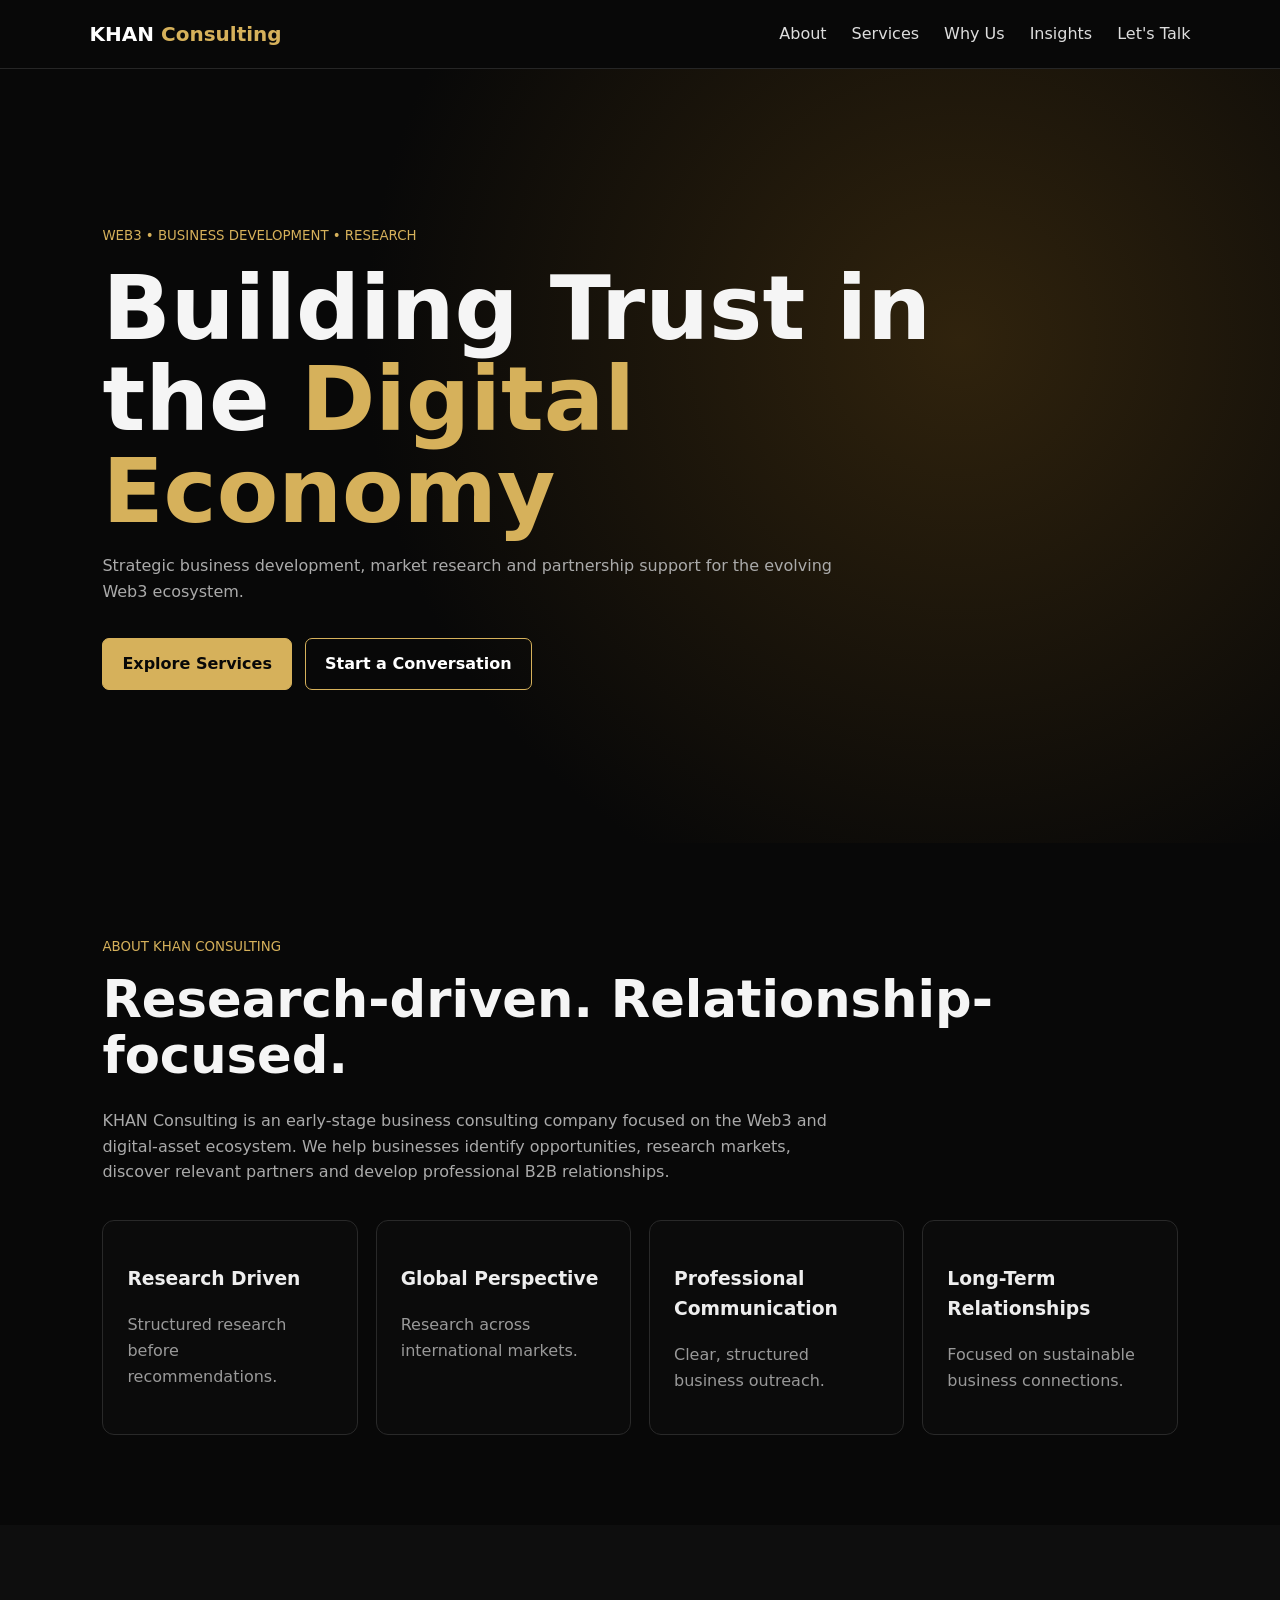
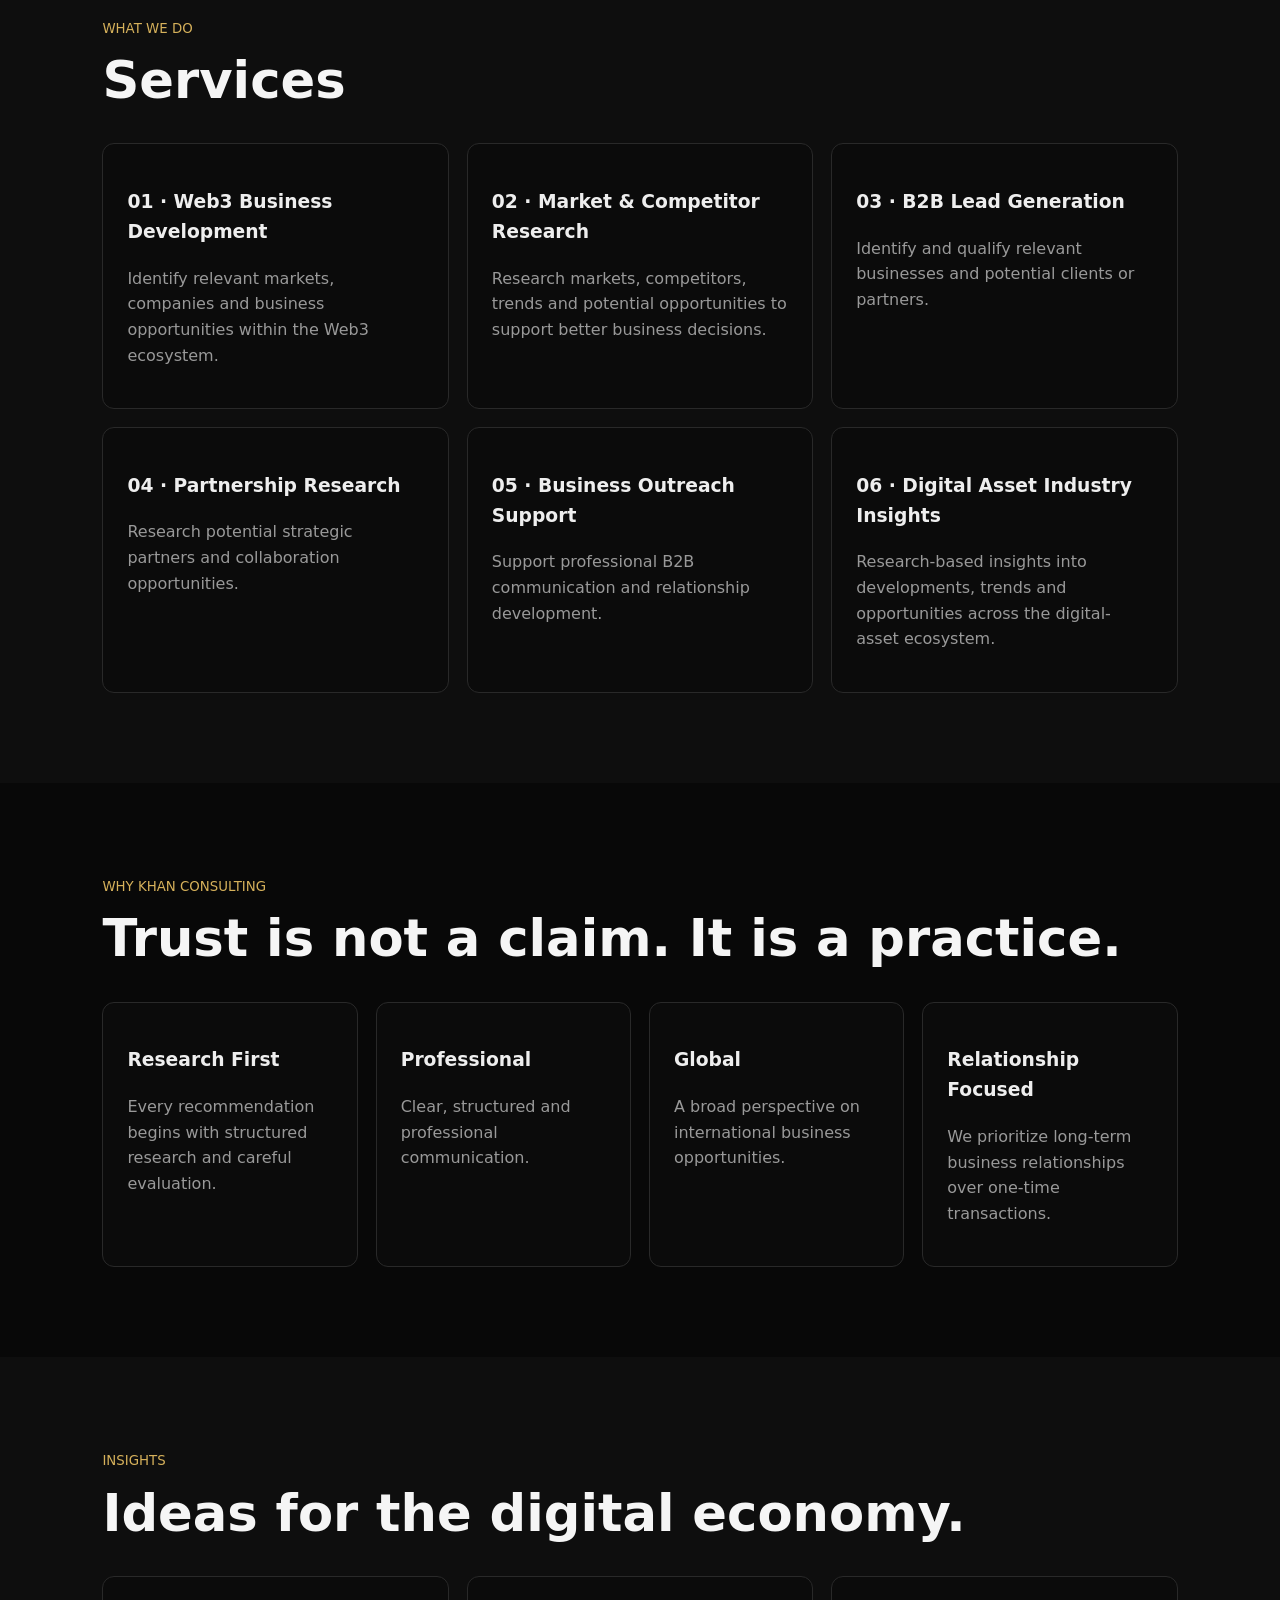
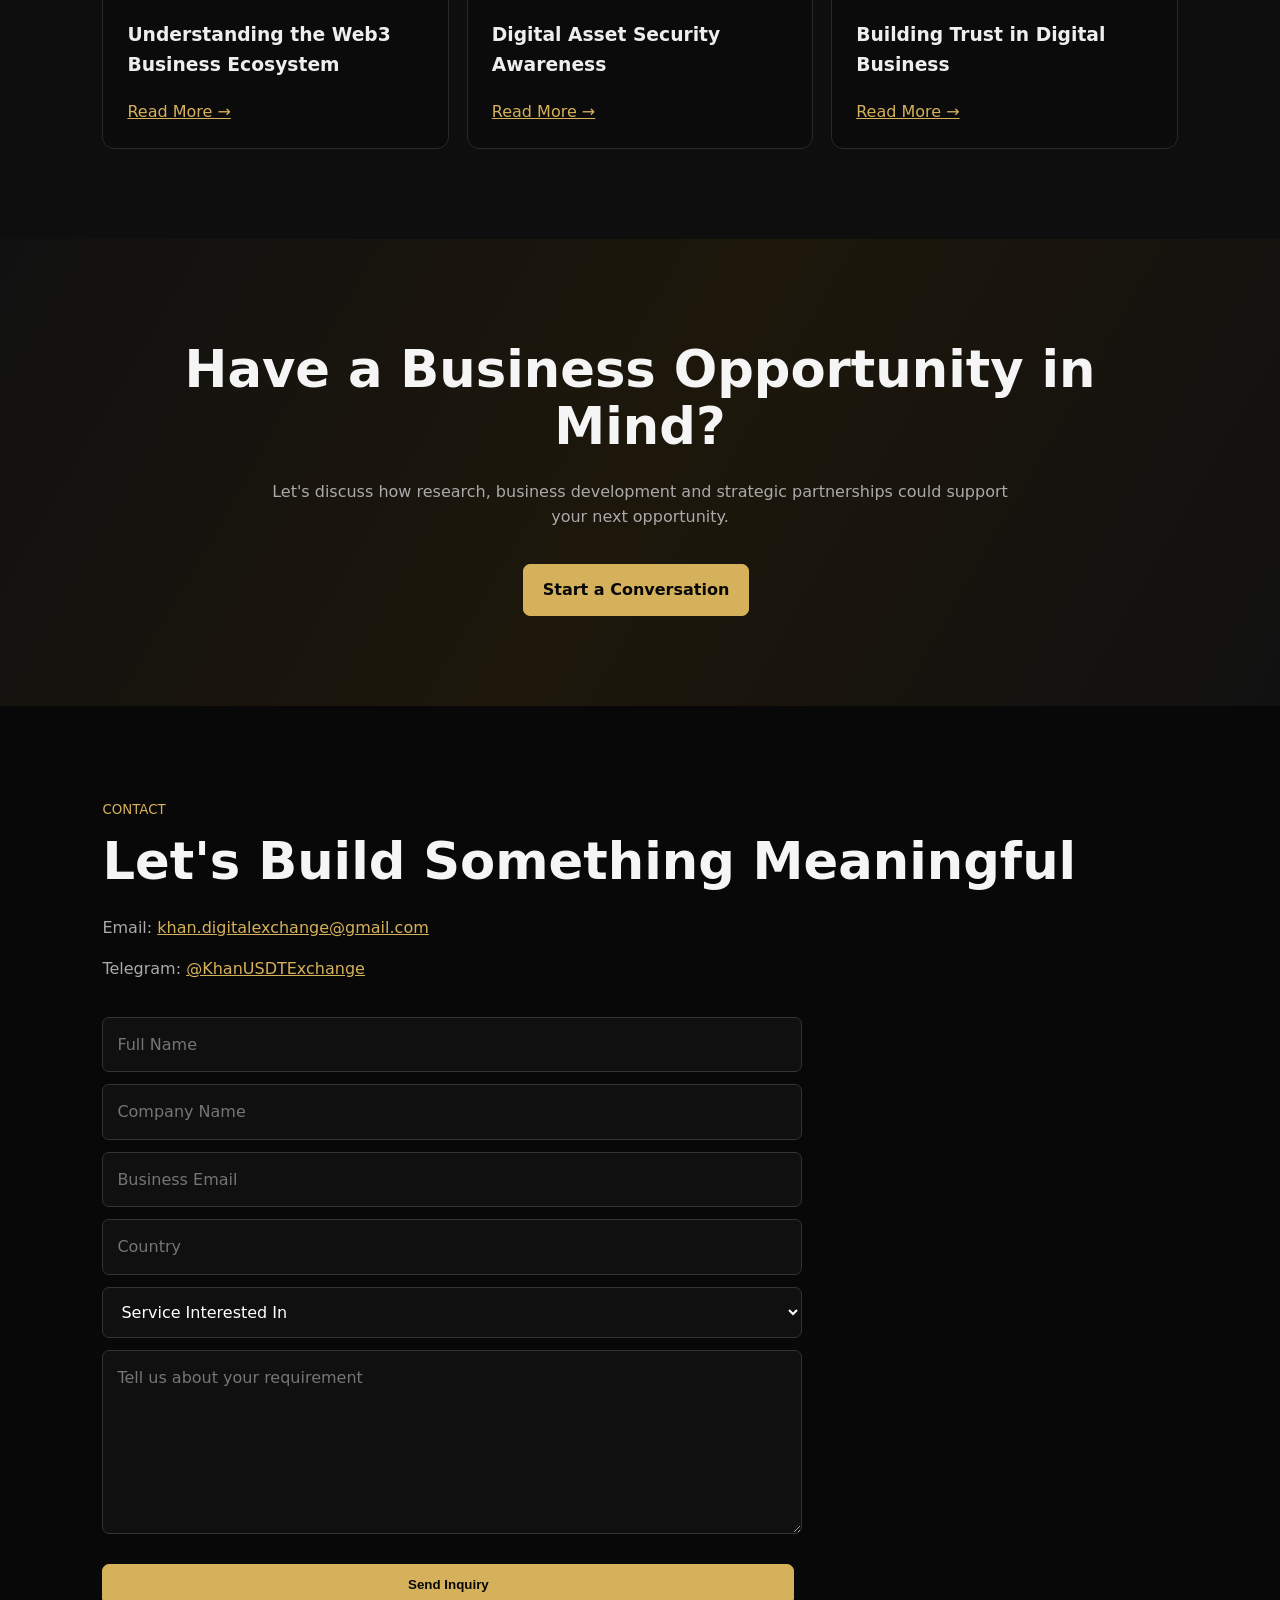
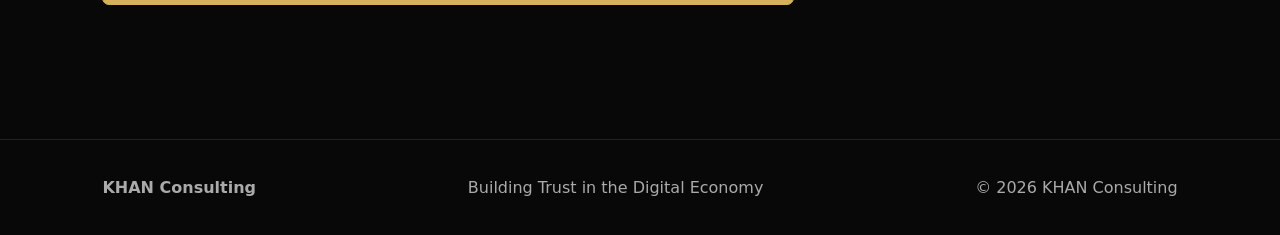
==== index.html @ 5dacf6b3 "Add files via upload KHAN Consulting website" ====
<!doctype html><html lang="en"><head><meta charset="utf-8"><meta name="viewport" content="width=device-width,initial-scale=1"><title>KHAN Consulting | Web3 Business Advisory & Market Research</title><meta name="description" content="KHAN Consulting provides strategic business development, market research, lead generation and partnership research for businesses in the evolving Web3 and digital economy."><meta name="robots" content="index,follow"><meta property="og:title" content="KHAN Consulting | Web3 Business Advisory"><meta property="og:description" content="Strategic business development, market research and partnership support for the evolving Web3 ecosystem."><meta property="og:type" content="website"><link rel="stylesheet" href="styles.css"></head><body>
<header><a class="logo" href="#home">KHAN <span>Consulting</span></a><button id="menu">☰</button><nav id="nav"><a href="#about">About</a><a href="#services">Services</a><a href="#why">Why Us</a><a href="#insights">Insights</a><a href="#contact">Let's Talk</a></nav></header>
<main>
<section id="home" class="hero"><div><small>WEB3 • BUSINESS DEVELOPMENT • RESEARCH</small><h1>Building Trust in the <b>Digital Economy</b></h1><p>Strategic business development, market research and partnership support for the evolving Web3 ecosystem.</p><a class="btn" href="#services">Explore Services</a> <a class="btn outline" href="#contact">Start a Conversation</a></div></section>
<section id="about"><small>ABOUT KHAN CONSULTING</small><h2>Research-driven. Relationship-focused.</h2><p>KHAN Consulting is an early-stage business consulting company focused on the Web3 and digital-asset ecosystem. We help businesses identify opportunities, research markets, discover relevant partners and develop professional B2B relationships.</p><div class="grid four"><article><h3>Research Driven</h3><p>Structured research before recommendations.</p></article><article><h3>Global Perspective</h3><p>Research across international markets.</p></article><article><h3>Professional Communication</h3><p>Clear, structured business outreach.</p></article><article><h3>Long-Term Relationships</h3><p>Focused on sustainable business connections.</p></article></div></section>
<section id="services" class="dark"><small>WHAT WE DO</small><h2>Services</h2><div class="grid three"><article><h3>01 · Web3 Business Development</h3><p>Identify relevant markets, companies and business opportunities within the Web3 ecosystem.</p></article><article><h3>02 · Market & Competitor Research</h3><p>Research markets, competitors, trends and potential opportunities to support better business decisions.</p></article><article><h3>03 · B2B Lead Generation</h3><p>Identify and qualify relevant businesses and potential clients or partners.</p></article><article><h3>04 · Partnership Research</h3><p>Research potential strategic partners and collaboration opportunities.</p></article><article><h3>05 · Business Outreach Support</h3><p>Support professional B2B communication and relationship development.</p></article><article><h3>06 · Digital Asset Industry Insights</h3><p>Research-based insights into developments, trends and opportunities across the digital-asset ecosystem.</p></article></div></section>
<section id="why"><small>WHY KHAN CONSULTING</small><h2>Trust is not a claim. It is a practice.</h2><div class="grid four"><article><h3>Research First</h3><p>Every recommendation begins with structured research and careful evaluation.</p></article><article><h3>Professional</h3><p>Clear, structured and professional communication.</p></article><article><h3>Global</h3><p>A broad perspective on international business opportunities.</p></article><article><h3>Relationship Focused</h3><p>We prioritize long-term business relationships over one-time transactions.</p></article></div></section>
<section id="insights" class="dark"><small>INSIGHTS</small><h2>Ideas for the digital economy.</h2><div class="grid three"><article><h3>Understanding the Web3 Business Ecosystem</h3><a href="#contact">Read More →</a></article><article><h3>Digital Asset Security Awareness</h3><a href="#contact">Read More →</a></article><article><h3>Building Trust in Digital Business</h3><a href="#contact">Read More →</a></article></div></section>
<section class="cta"><h2>Have a Business Opportunity in Mind?</h2><p>Let's discuss how research, business development and strategic partnerships could support your next opportunity.</p><a class="btn" href="#contact">Start a Conversation</a></section>
<section id="contact"><small>CONTACT</small><h2>Let's Build Something Meaningful</h2><p>Email: <a href="mailto:khan.digitalexchange@gmail.com">khan.digitalexchange@gmail.com</a></p><p>Telegram: <a href="https://t.me/KhanUSDTExchange" target="_blank">@KhanUSDTExchange</a></p><form id="form"><input name="name" placeholder="Full Name" required><input name="company" placeholder="Company Name" required><input name="email" type="email" placeholder="Business Email" required><input name="country" placeholder="Country" required><select name="service" required><option value="">Service Interested In</option><option>Web3 Business Development</option><option>Market Research</option><option>Lead Generation</option><option>Partnership Research</option><option>Business Outreach</option><option>Digital Asset Industry Insights</option></select><textarea name="message" rows="6" placeholder="Tell us about your requirement" required></textarea><button class="btn" type="submit">Send Inquiry</button><p id="status"></p></form></section>
</main><footer><b>KHAN Consulting</b><span>Building Trust in the Digital Economy</span><span>© 2026 KHAN Consulting</span></footer><script src="script.js"></script></body></html>
---- styles.css ----
*{box-sizing:border-box}html{scroll-behavior:smooth}body{margin:0;background:#080808;color:#f5f5f5;font:16px/1.6 system-ui,sans-serif}header{position:sticky;top:0;z-index:5;display:flex;justify-content:space-between;align-items:center;padding:18px 7%;background:#090909ee;border-bottom:1px solid #262626;backdrop-filter:blur(12px)}.logo{color:#fff;text-decoration:none;font-weight:800;font-size:1.25rem}.logo span,small,a{color:#d6b15b}nav{display:flex;gap:25px}nav a{color:#ddd;text-decoration:none}#menu{display:none;background:none;color:white;border:0;font-size:25px}section{padding:90px 8%;scroll-margin-top:70px}.hero{min-height:86vh;display:flex;align-items:center;background:radial-gradient(circle at 75% 35%,#30230d,#080808 55%)}.hero>div{max-width:850px}h1{font-size:clamp(3rem,7vw,6rem);line-height:1.02;margin:15px 0}h1 b{color:#d6b15b}h2{font-size:clamp(2rem,4vw,3.5rem);line-height:1.1;margin:12px 0 25px}p{color:#aaa;max-width:760px}.btn{display:inline-block;margin:18px 8px 0 0;padding:12px 19px;border-radius:7px;background:#d6b15b;color:#080808;text-decoration:none;font-weight:750;border:1px solid #d6b15b;cursor:pointer}.outline{background:transparent;color:#fff}.dark{background:#0e0e0e}.grid{display:grid;gap:18px;margin-top:35px}.four{grid-template-columns:repeat(4,1fr)}.three{grid-template-columns:repeat(3,1fr)}article{padding:24px;border:1px solid #292929;border-radius:12px;background:#0b0b0b}article h3{color:#eee}article p{color:#999}form{max-width:700px;margin-top:35px;display:grid;gap:12px}input,select,textarea{padding:14px;background:#101010;color:#fff;border:1px solid #333;border-radius:7px;font:inherit}#status{color:#d6b15b}.cta{text-align:center;background:linear-gradient(120deg,#111,#1d170b,#111)}.cta p{margin-left:auto;margin-right:auto}footer{display:flex;gap:30px;justify-content:space-between;padding:35px 8%;border-top:1px solid #222;color:#aaa}@media(max-width:800px){header{padding:15px 5%}#menu{display:block}nav{display:none;position:absolute;top:65px;left:0;right:0;padding:20px;background:#0b0b0b;flex-direction:column}nav.open{display:flex}section{padding:70px 6%}.four,.three{grid-template-columns:1fr}.hero{min-height:80vh}h1{font-size:clamp(2.8rem,14vw,4.5rem)}footer{flex-direction:column;gap:8px}}
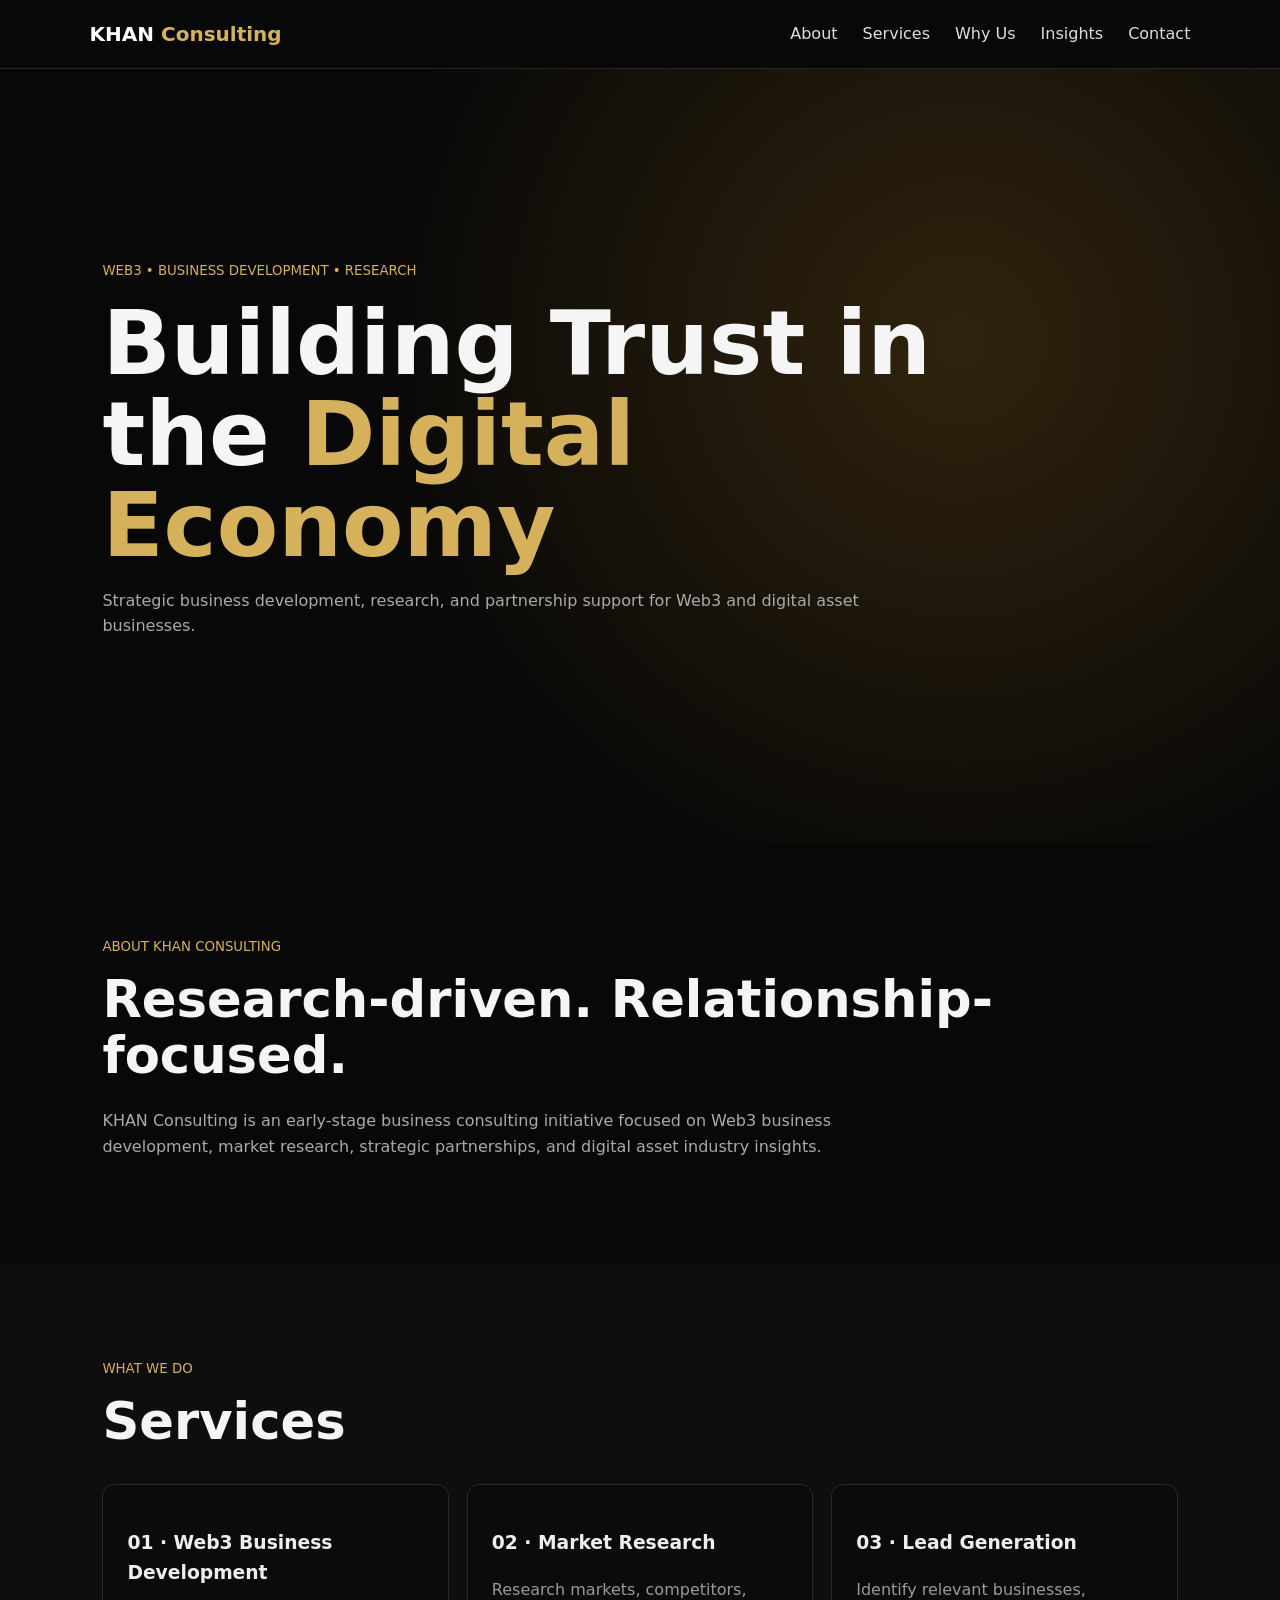
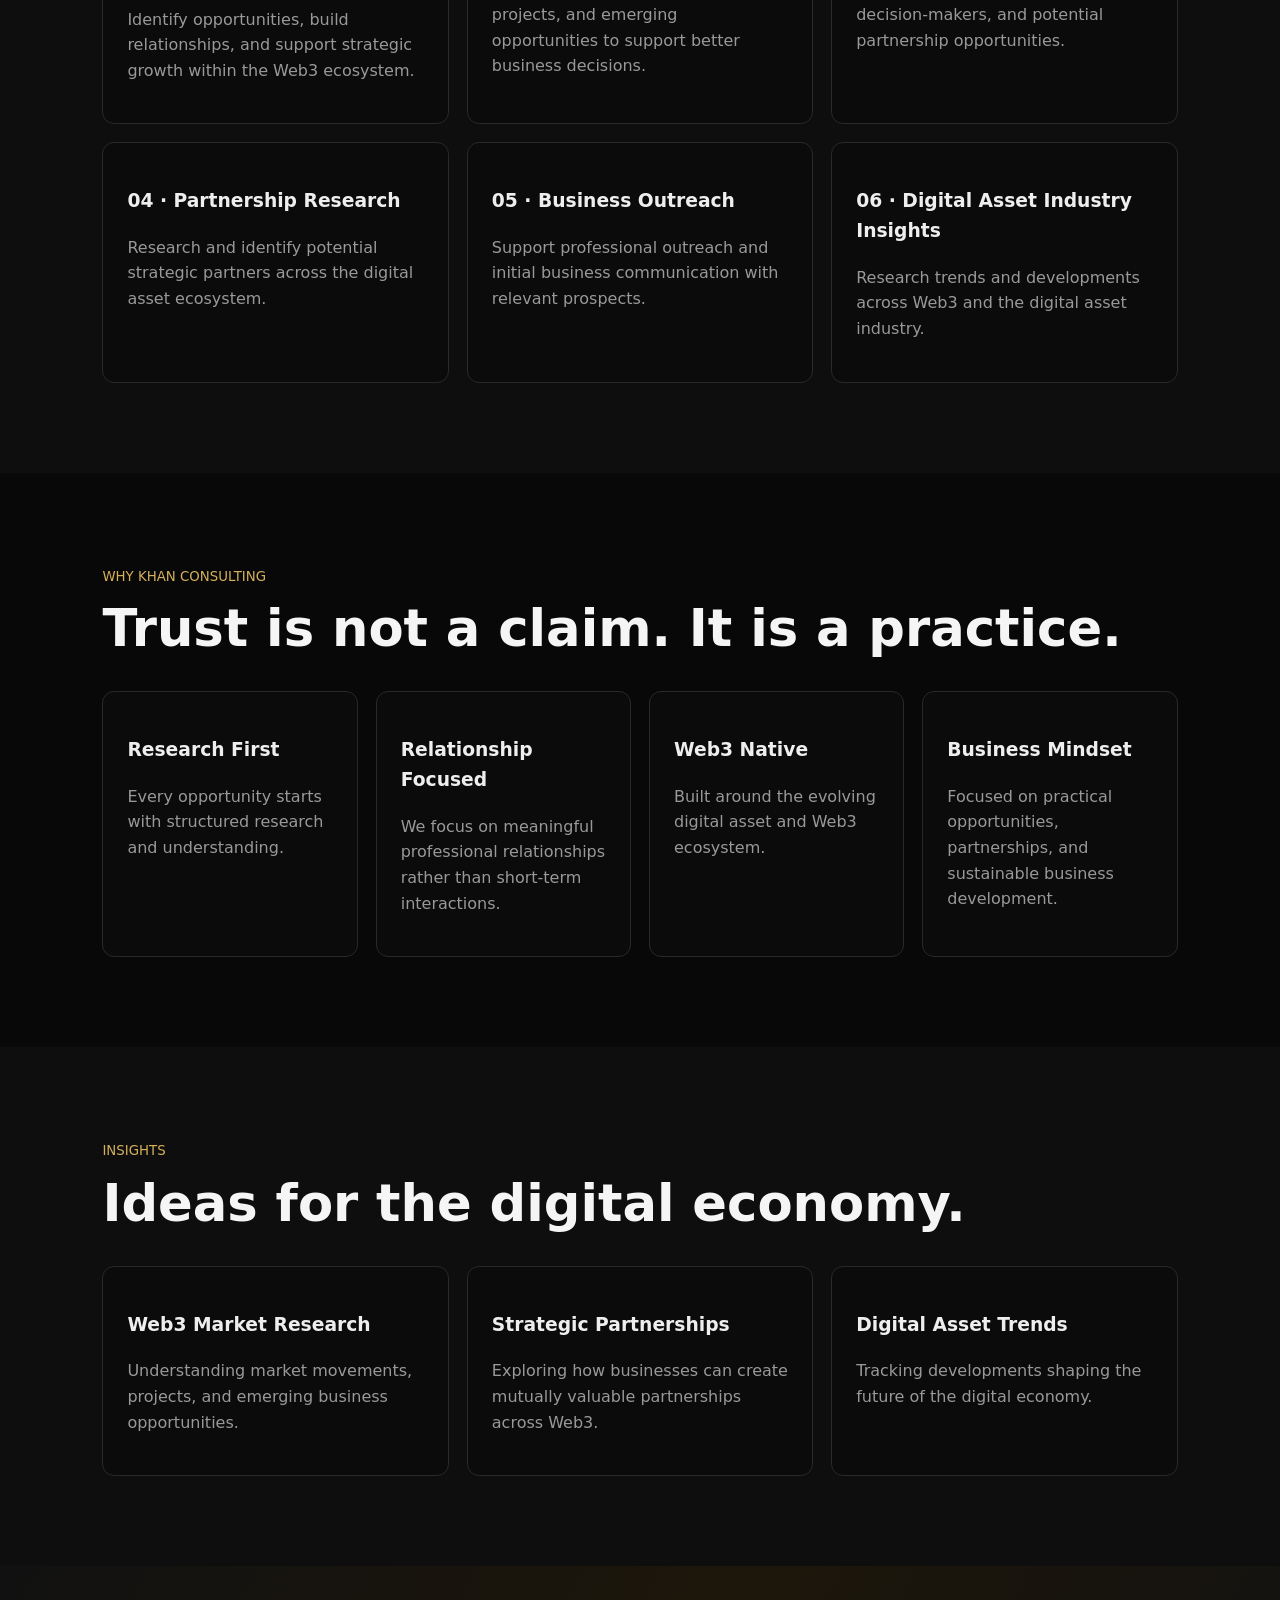
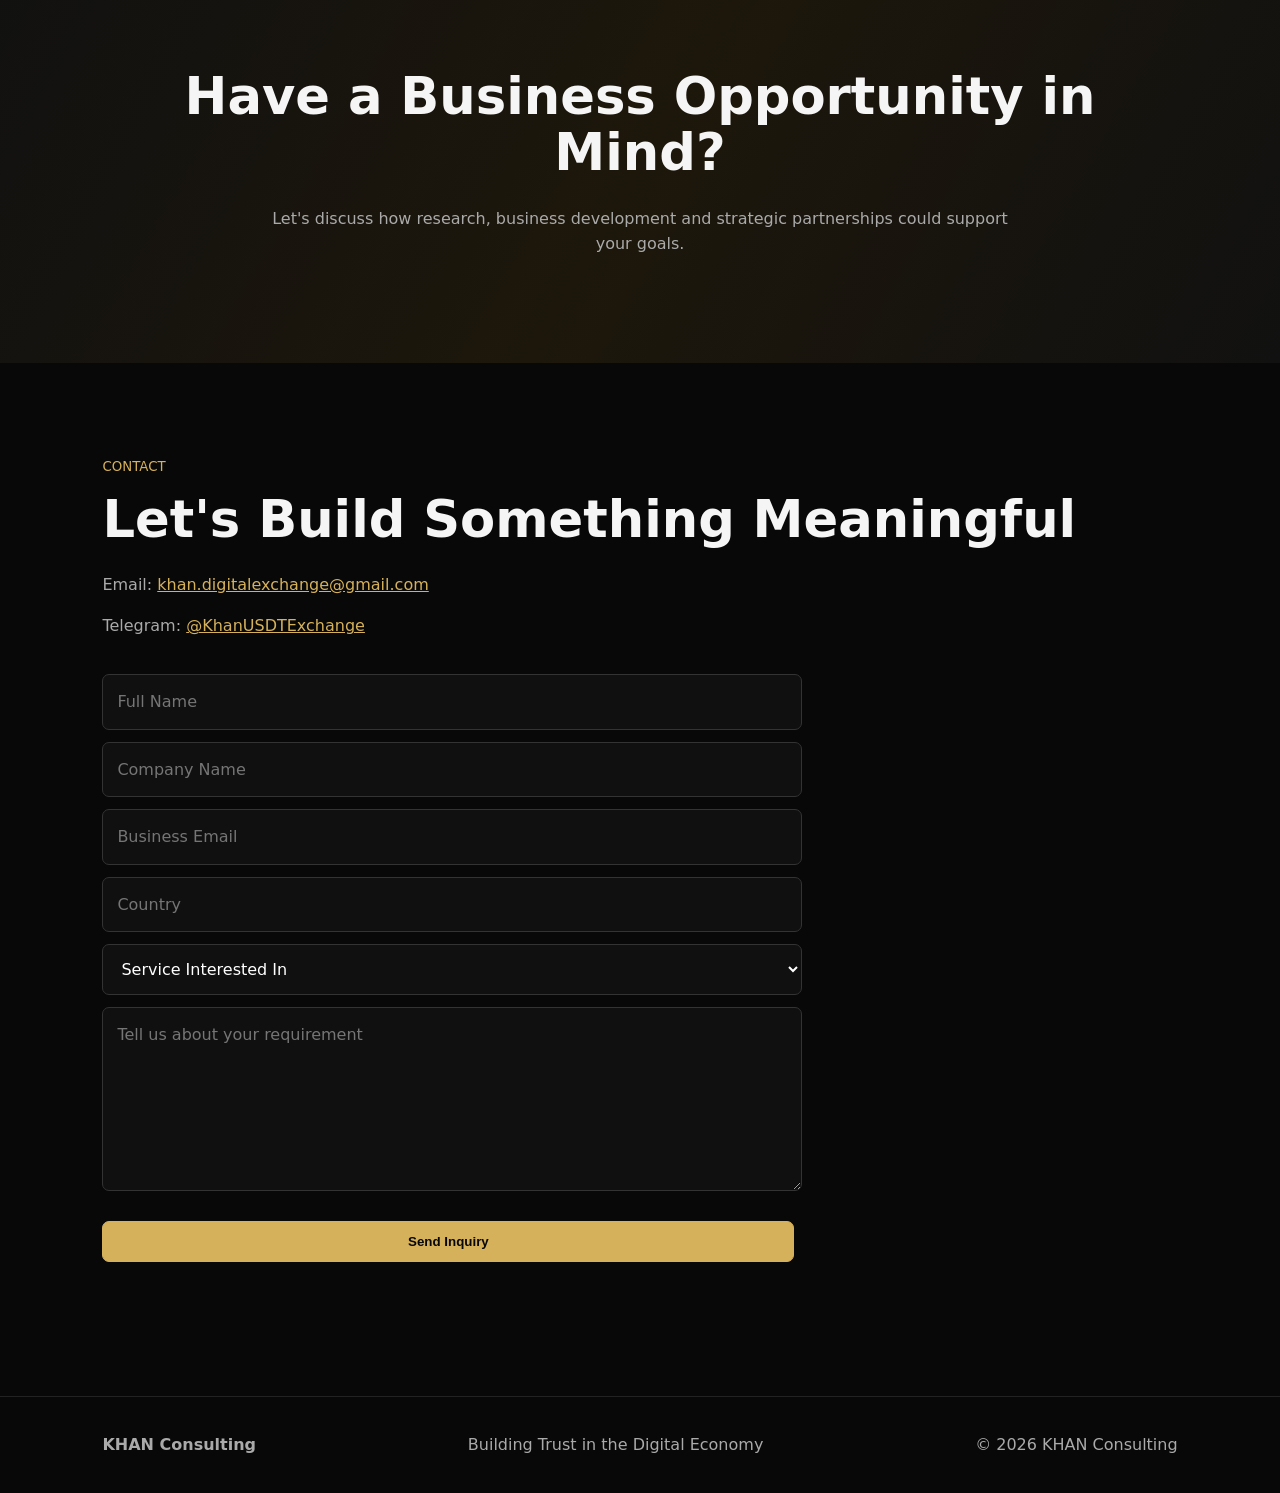
==== commit 4ef2596d: "Update website contact form" ====
--- a/index.html
+++ b/index.html
@@ -1,11 +1,298 @@
-<!doctype html><html lang="en"><head><meta charset="utf-8"><meta name="viewport" content="width=device-width,initial-scale=1"><title>KHAN Consulting | Web3 Business Advisory & Market Research</title><meta name="description" content="KHAN Consulting provides strategic business development, market research, lead generation and partnership research for businesses in the evolving Web3 and digital economy."><meta name="robots" content="index,follow"><meta property="og:title" content="KHAN Consulting | Web3 Business Advisory"><meta property="og:description" content="Strategic business development, market research and partnership support for the evolving Web3 ecosystem."><meta property="og:type" content="website"><link rel="stylesheet" href="styles.css"></head><body>
-<header><a class="logo" href="#home">KHAN <span>Consulting</span></a><button id="menu">☰</button><nav id="nav"><a href="#about">About</a><a href="#services">Services</a><a href="#why">Why Us</a><a href="#insights">Insights</a><a href="#contact">Let's Talk</a></nav></header>
+<!DOCTYPE html>
+<html lang="en">
+<head>
+  <meta charset="UTF-8">
+  <meta name="viewport" content="width=device-width, initial-scale=1.0">
+
+  <title>KHAN Consulting | Web3 Business Development & Research</title>
+
+  <meta name="description" content="KHAN Consulting provides Web3 business development, market research, lead generation, partnership research, business outreach, and digital asset industry insights.">
+
+  <meta name="keywords" content="Web3 business development, Web3 consulting, crypto consulting, market research, partnership research, lead generation, business outreach, digital asset insights">
+
+  <meta name="author" content="KHAN Consulting">
+  <meta name="robots" content="index, follow">
+
+  <meta property="og:title" content="KHAN Consulting | Web3 Business Development">
+  <meta property="og:description" content="Strategic Web3 business development, research, partnerships and digital asset industry insights.">
+  <meta property="og:type" content="website">
+  <meta property="og:url" content="https://kaifpanki786-max.github.io/khan-consulting-website/">
+
+  <link rel="canonical" href="https://kaifpanki786-max.github.io/khan-consulting-website/">
+
+  <link rel="stylesheet" href="styles.css">
+</head>
+
+<body>
+
+<header>
+  <a class="logo" href="#home">
+    KHAN <span>Consulting</span>
+  </a>
+
+  <button id="menu" aria-label="Open menu">☰</button>
+
+  <nav id="nav">
+    <a href="#about">About</a>
+    <a href="#services">Services</a>
+    <a href="#why">Why Us</a>
+    <a href="#insights">Insights</a>
+    <a href="#contact">Contact</a>
+  </nav>
+</header>
+
 <main>
-<section id="home" class="hero"><div><small>WEB3 • BUSINESS DEVELOPMENT • RESEARCH</small><h1>Building Trust in the <b>Digital Economy</b></h1><p>Strategic business development, market research and partnership support for the evolving Web3 ecosystem.</p><a class="btn" href="#services">Explore Services</a> <a class="btn outline" href="#contact">Start a Conversation</a></div></section>
-<section id="about"><small>ABOUT KHAN CONSULTING</small><h2>Research-driven. Relationship-focused.</h2><p>KHAN Consulting is an early-stage business consulting company focused on the Web3 and digital-asset ecosystem. We help businesses identify opportunities, research markets, discover relevant partners and develop professional B2B relationships.</p><div class="grid four"><article><h3>Research Driven</h3><p>Structured research before recommendations.</p></article><article><h3>Global Perspective</h3><p>Research across international markets.</p></article><article><h3>Professional Communication</h3><p>Clear, structured business outreach.</p></article><article><h3>Long-Term Relationships</h3><p>Focused on sustainable business connections.</p></article></div></section>
-<section id="services" class="dark"><small>WHAT WE DO</small><h2>Services</h2><div class="grid three"><article><h3>01 · Web3 Business Development</h3><p>Identify relevant markets, companies and business opportunities within the Web3 ecosystem.</p></article><article><h3>02 · Market & Competitor Research</h3><p>Research markets, competitors, trends and potential opportunities to support better business decisions.</p></article><article><h3>03 · B2B Lead Generation</h3><p>Identify and qualify relevant businesses and potential clients or partners.</p></article><article><h3>04 · Partnership Research</h3><p>Research potential strategic partners and collaboration opportunities.</p></article><article><h3>05 · Business Outreach Support</h3><p>Support professional B2B communication and relationship development.</p></article><article><h3>06 · Digital Asset Industry Insights</h3><p>Research-based insights into developments, trends and opportunities across the digital-asset ecosystem.</p></article></div></section>
-<section id="why"><small>WHY KHAN CONSULTING</small><h2>Trust is not a claim. It is a practice.</h2><div class="grid four"><article><h3>Research First</h3><p>Every recommendation begins with structured research and careful evaluation.</p></article><article><h3>Professional</h3><p>Clear, structured and professional communication.</p></article><article><h3>Global</h3><p>A broad perspective on international business opportunities.</p></article><article><h3>Relationship Focused</h3><p>We prioritize long-term business relationships over one-time transactions.</p></article></div></section>
-<section id="insights" class="dark"><small>INSIGHTS</small><h2>Ideas for the digital economy.</h2><div class="grid three"><article><h3>Understanding the Web3 Business Ecosystem</h3><a href="#contact">Read More →</a></article><article><h3>Digital Asset Security Awareness</h3><a href="#contact">Read More →</a></article><article><h3>Building Trust in Digital Business</h3><a href="#contact">Read More →</a></article></div></section>
-<section class="cta"><h2>Have a Business Opportunity in Mind?</h2><p>Let's discuss how research, business development and strategic partnerships could support your next opportunity.</p><a class="btn" href="#contact">Start a Conversation</a></section>
-<section id="contact"><small>CONTACT</small><h2>Let's Build Something Meaningful</h2><p>Email: <a href="mailto:khan.digitalexchange@gmail.com">khan.digitalexchange@gmail.com</a></p><p>Telegram: <a href="https://t.me/KhanUSDTExchange" target="_blank">@KhanUSDTExchange</a></p><form id="form"><input name="name" placeholder="Full Name" required><input name="company" placeholder="Company Name" required><input name="email" type="email" placeholder="Business Email" required><input name="country" placeholder="Country" required><select name="service" required><option value="">Service Interested In</option><option>Web3 Business Development</option><option>Market Research</option><option>Lead Generation</option><option>Partnership Research</option><option>Business Outreach</option><option>Digital Asset Industry Insights</option></select><textarea name="message" rows="6" placeholder="Tell us about your requirement" required></textarea><button class="btn" type="submit">Send Inquiry</button><p id="status"></p></form></section>
-</main><footer><b>KHAN Consulting</b><span>Building Trust in the Digital Economy</span><span>© 2026 KHAN Consulting</span></footer><script src="script.js"></script></body></html>+
+  <section id="home" class="hero">
+    <div>
+      <small>WEB3 • BUSINESS DEVELOPMENT • RESEARCH</small>
+
+      <h1>
+        Building Trust in the <b>Digital Economy</b>
+      </h1>
+
+      <p>
+        Strategic business development, research, and partnership support
+        for Web3 and digital asset businesses.
+      </p>
+    </div>
+  </section>
+
+  <section id="about">
+    <small>ABOUT KHAN CONSULTING</small>
+
+    <h2>Research-driven. Relationship-focused.</h2>
+
+    <p>
+      KHAN Consulting is an early-stage business consulting initiative
+      focused on Web3 business development, market research, strategic
+      partnerships, and digital asset industry insights.
+    </p>
+  </section>
+
+  <section id="services" class="dark">
+    <small>WHAT WE DO</small>
+
+    <h2>Services</h2>
+
+    <div class="grid three">
+
+      <article>
+        <h3>01 · Web3 Business Development</h3>
+        <p>
+          Identify opportunities, build relationships, and support strategic
+          growth within the Web3 ecosystem.
+        </p>
+      </article>
+
+      <article>
+        <h3>02 · Market Research</h3>
+        <p>
+          Research markets, competitors, projects, and emerging opportunities
+          to support better business decisions.
+        </p>
+      </article>
+
+      <article>
+        <h3>03 · Lead Generation</h3>
+        <p>
+          Identify relevant businesses, decision-makers, and potential
+          partnership opportunities.
+        </p>
+      </article>
+
+      <article>
+        <h3>04 · Partnership Research</h3>
+        <p>
+          Research and identify potential strategic partners across the
+          digital asset ecosystem.
+        </p>
+      </article>
+
+      <article>
+        <h3>05 · Business Outreach</h3>
+        <p>
+          Support professional outreach and initial business communication
+          with relevant prospects.
+        </p>
+      </article>
+
+      <article>
+        <h3>06 · Digital Asset Industry Insights</h3>
+        <p>
+          Research trends and developments across Web3 and the digital asset
+          industry.
+        </p>
+      </article>
+
+    </div>
+  </section>
+
+  <section id="why">
+    <small>WHY KHAN CONSULTING</small>
+
+    <h2>Trust is not a claim. It is a practice.</h2>
+
+    <div class="grid four">
+
+      <article>
+        <h3>Research First</h3>
+        <p>
+          Every opportunity starts with structured research and understanding.
+        </p>
+      </article>
+
+      <article>
+        <h3>Relationship Focused</h3>
+        <p>
+          We focus on meaningful professional relationships rather than
+          short-term interactions.
+        </p>
+      </article>
+
+      <article>
+        <h3>Web3 Native</h3>
+        <p>
+          Built around the evolving digital asset and Web3 ecosystem.
+        </p>
+      </article>
+
+      <article>
+        <h3>Business Mindset</h3>
+        <p>
+          Focused on practical opportunities, partnerships, and sustainable
+          business development.
+        </p>
+      </article>
+
+    </div>
+  </section>
+
+  <section id="insights" class="dark">
+    <small>INSIGHTS</small>
+
+    <h2>Ideas for the digital economy.</h2>
+
+    <div class="grid three">
+
+      <article>
+        <h3>Web3 Market Research</h3>
+        <p>
+          Understanding market movements, projects, and emerging business
+          opportunities.
+        </p>
+      </article>
+
+      <article>
+        <h3>Strategic Partnerships</h3>
+        <p>
+          Exploring how businesses can create mutually valuable partnerships
+          across Web3.
+        </p>
+      </article>
+
+      <article>
+        <h3>Digital Asset Trends</h3>
+        <p>
+          Tracking developments shaping the future of the digital economy.
+        </p>
+      </article>
+
+    </div>
+  </section>
+
+  <section class="cta">
+    <h2>Have a Business Opportunity in Mind?</h2>
+
+    <p>
+      Let's discuss how research, business development and strategic
+      partnerships could support your goals.
+    </p>
+  </section>
+
+  <section id="contact">
+
+    <small>CONTACT</small>
+
+    <h2>Let's Build Something Meaningful</h2>
+
+    <p>
+      Email:
+      <a href="mailto:khan.digitalexchange@gmail.com">
+        khan.digitalexchange@gmail.com
+      </a>
+    </p>
+
+    <p>
+      Telegram:
+      <a href="https://t.me/KhanUSDTExchange" target="_blank" rel="noopener">
+        @KhanUSDTExchange
+      </a>
+    </p>
+
+    <form id="form">
+
+      <input
+        name="name"
+        placeholder="Full Name"
+        required
+      >
+
+      <input
+        name="company"
+        placeholder="Company Name"
+        required
+      >
+
+      <input
+        name="email"
+        type="email"
+        placeholder="Business Email"
+        required
+      >
+
+      <input
+        name="country"
+        placeholder="Country"
+        required
+      >
+
+      <select name="service" required>
+        <option value="">Service Interested In</option>
+        <option>Web3 Business Development</option>
+        <option>Market Research</option>
+        <option>Lead Generation</option>
+        <option>Partnership Research</option>
+        <option>Business Outreach</option>
+        <option>Digital Asset Industry Insights</option>
+      </select>
+
+      <textarea
+        name="message"
+        rows="6"
+        placeholder="Tell us about your requirement"
+        required
+      ></textarea>
+
+      <button class="btn" type="submit">
+        Send Inquiry
+      </button>
+
+      <p id="status"></p>
+
+    </form>
+
+  </section>
+
+</main>
+
+<footer>
+  <b>KHAN Consulting</b>
+  <span>Building Trust in the Digital Economy</span>
+  <span>© 2026 KHAN Consulting</span>
+</footer>
+
+<script src="script.js"></script>
+
+</body>
+</html>
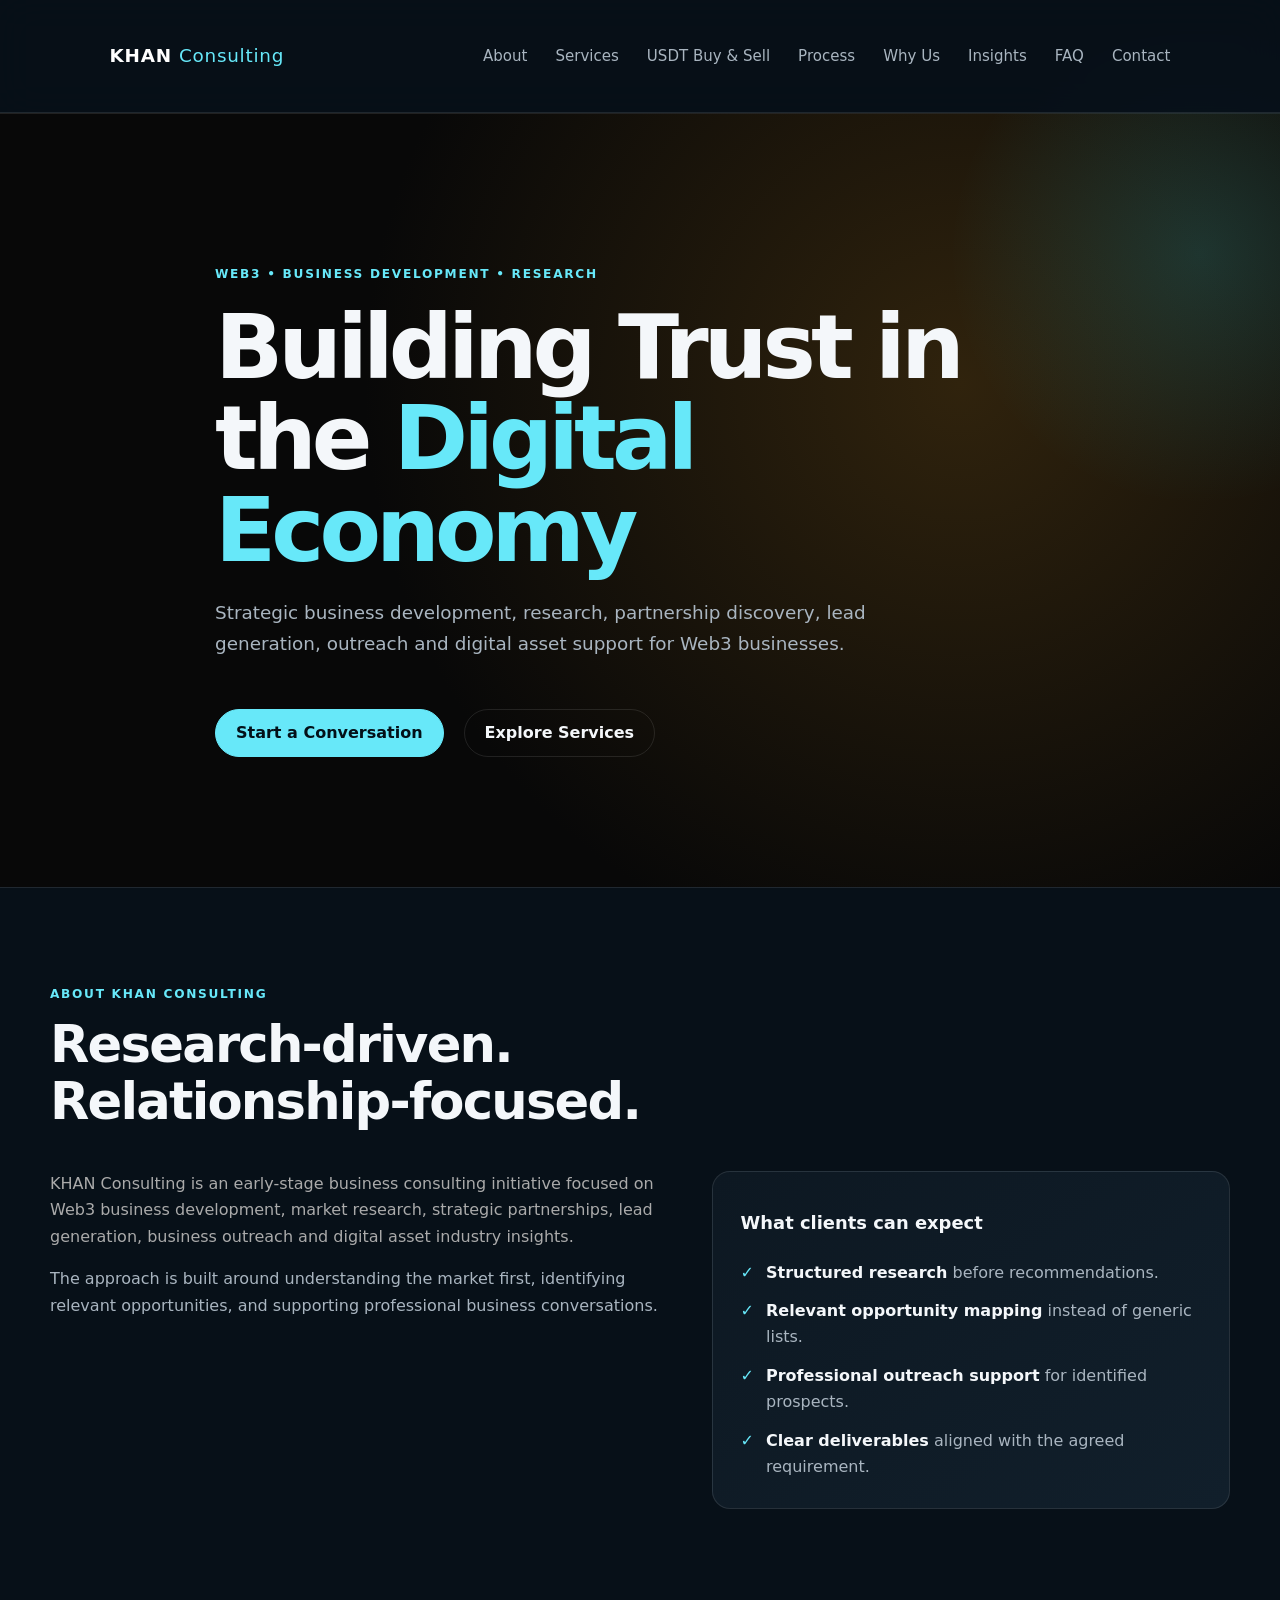
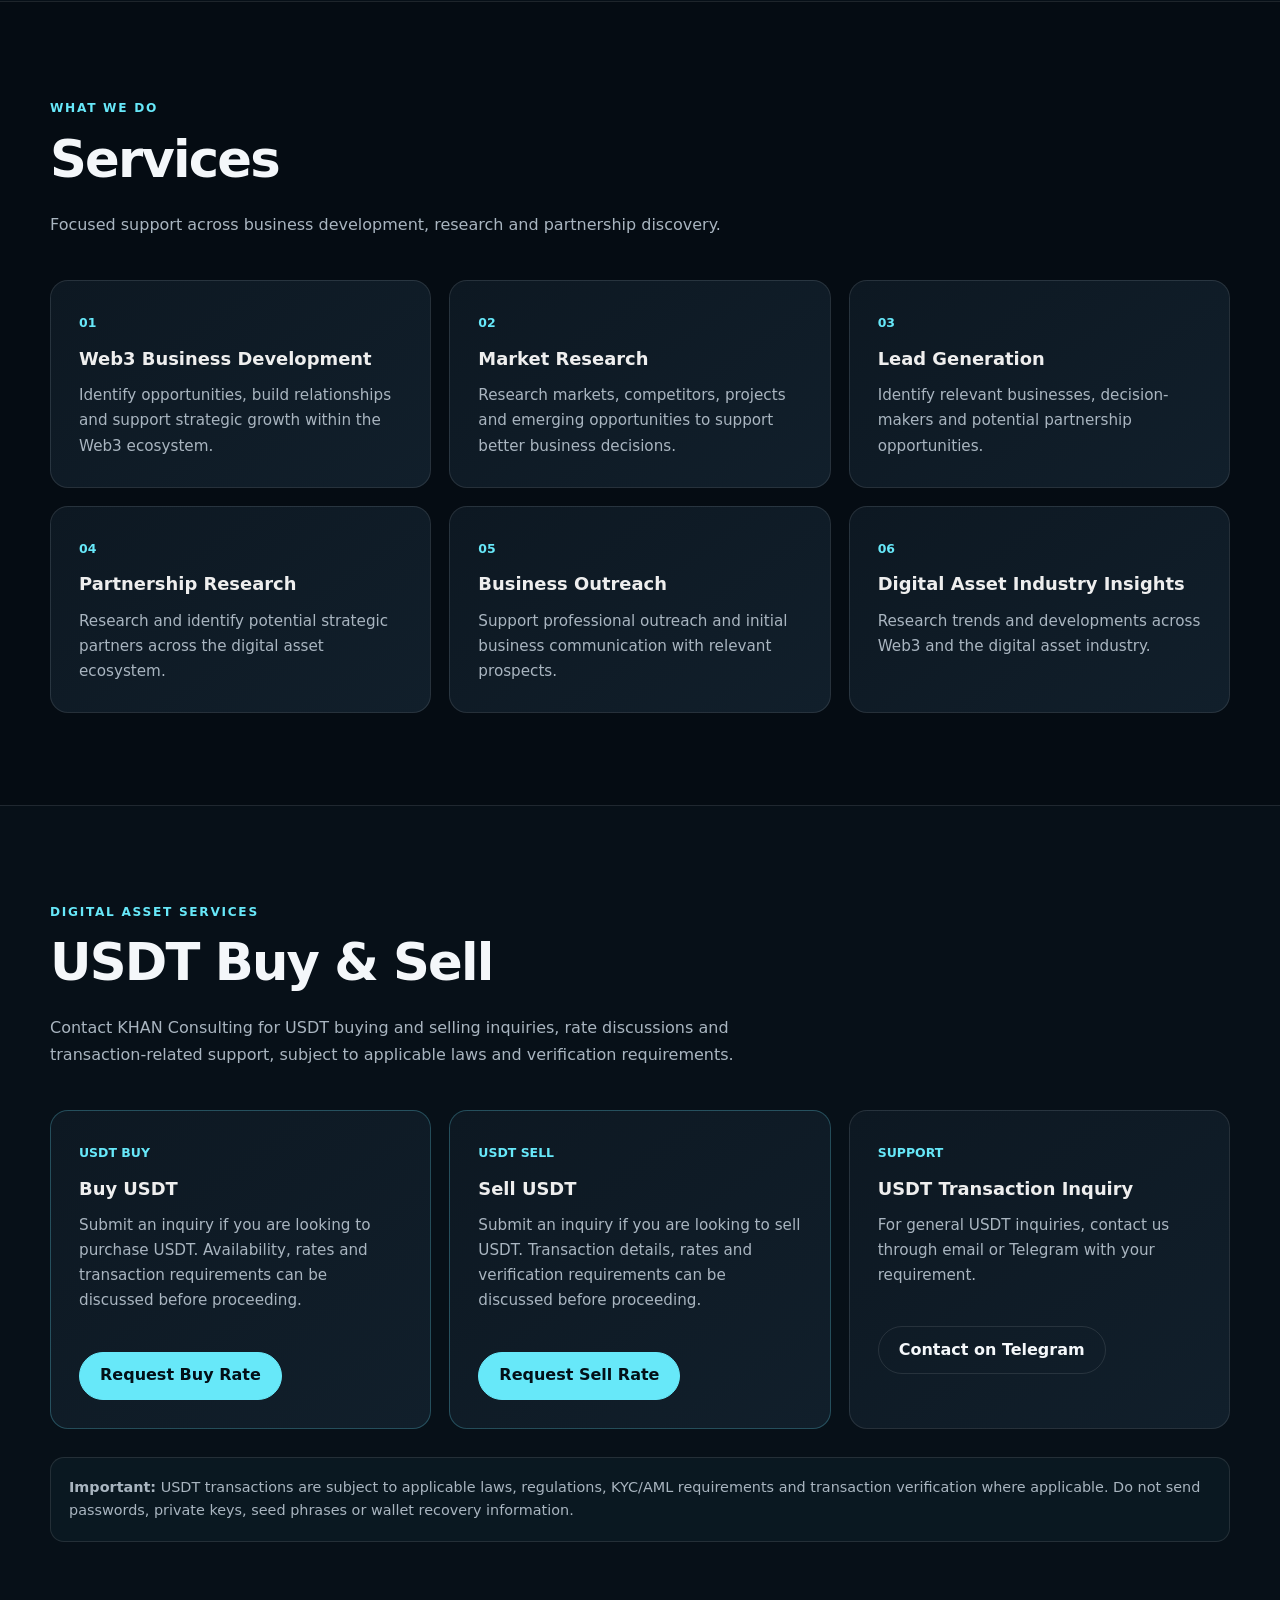
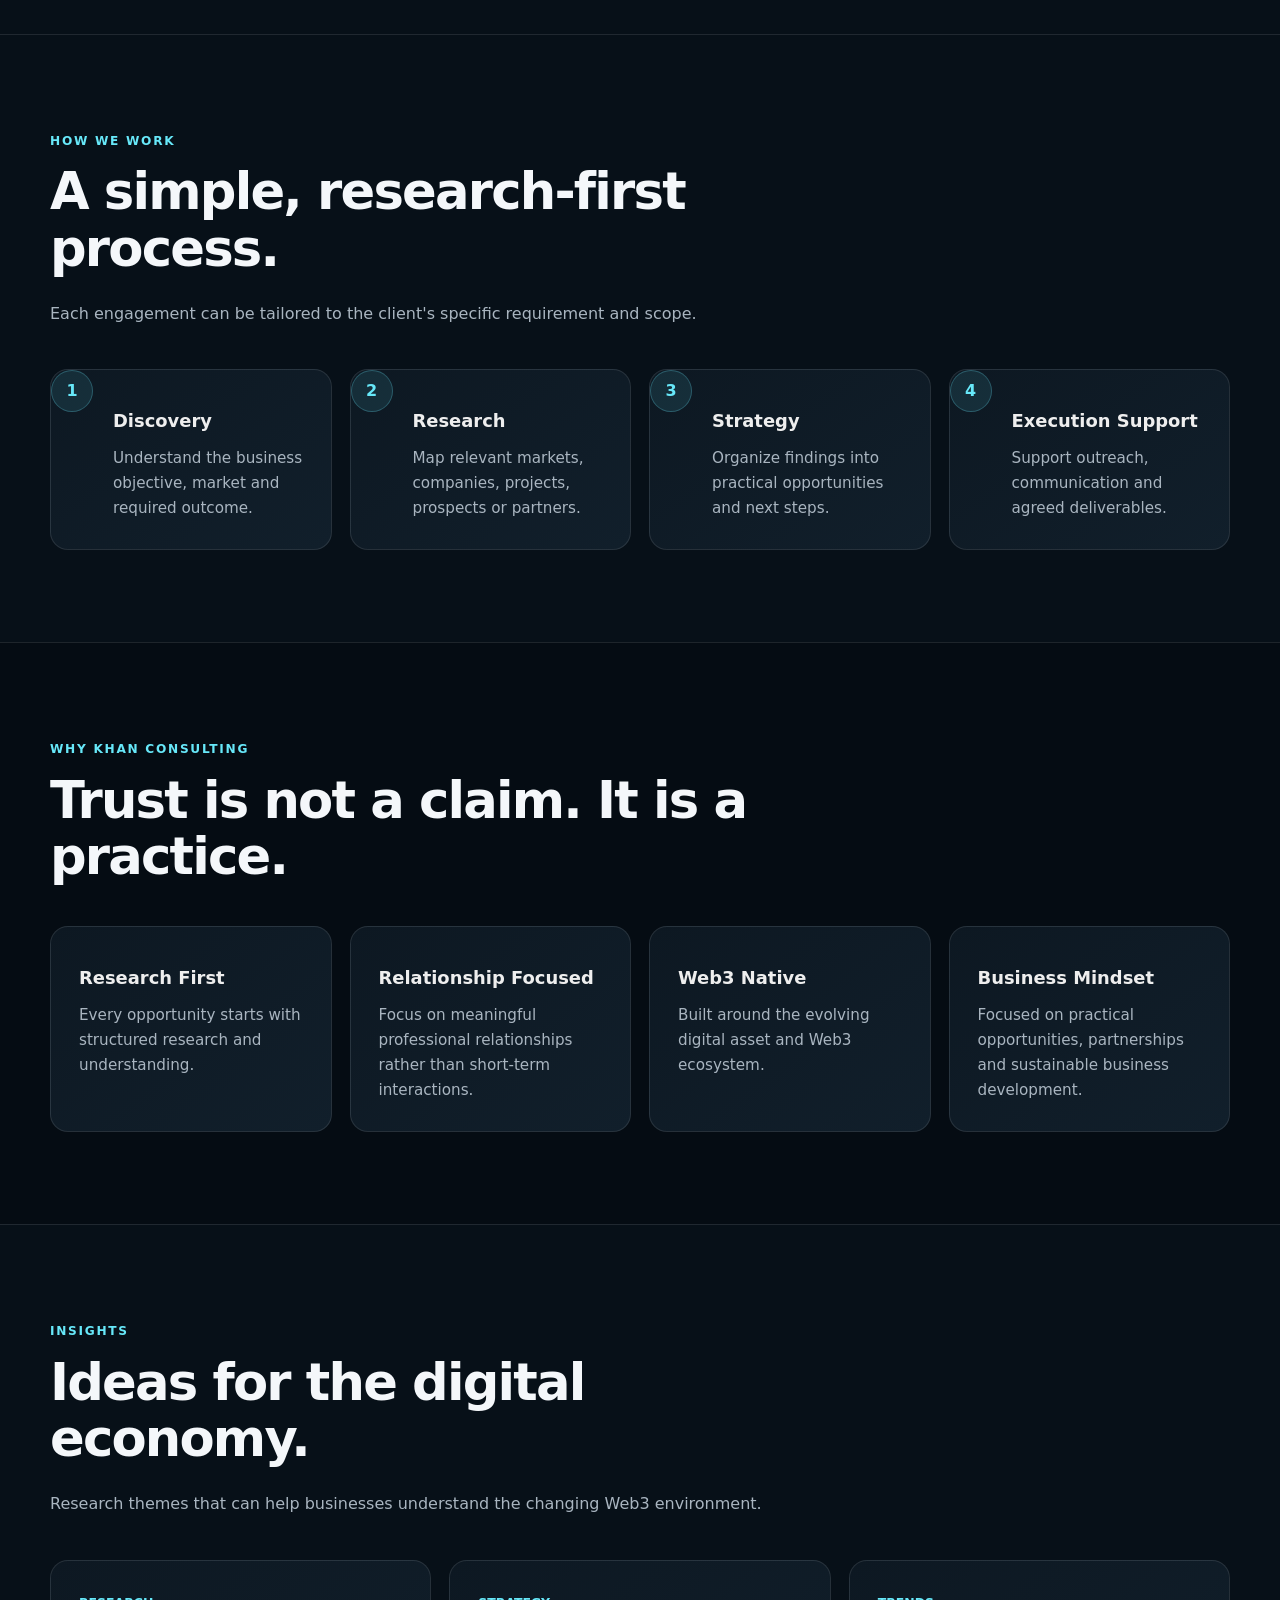
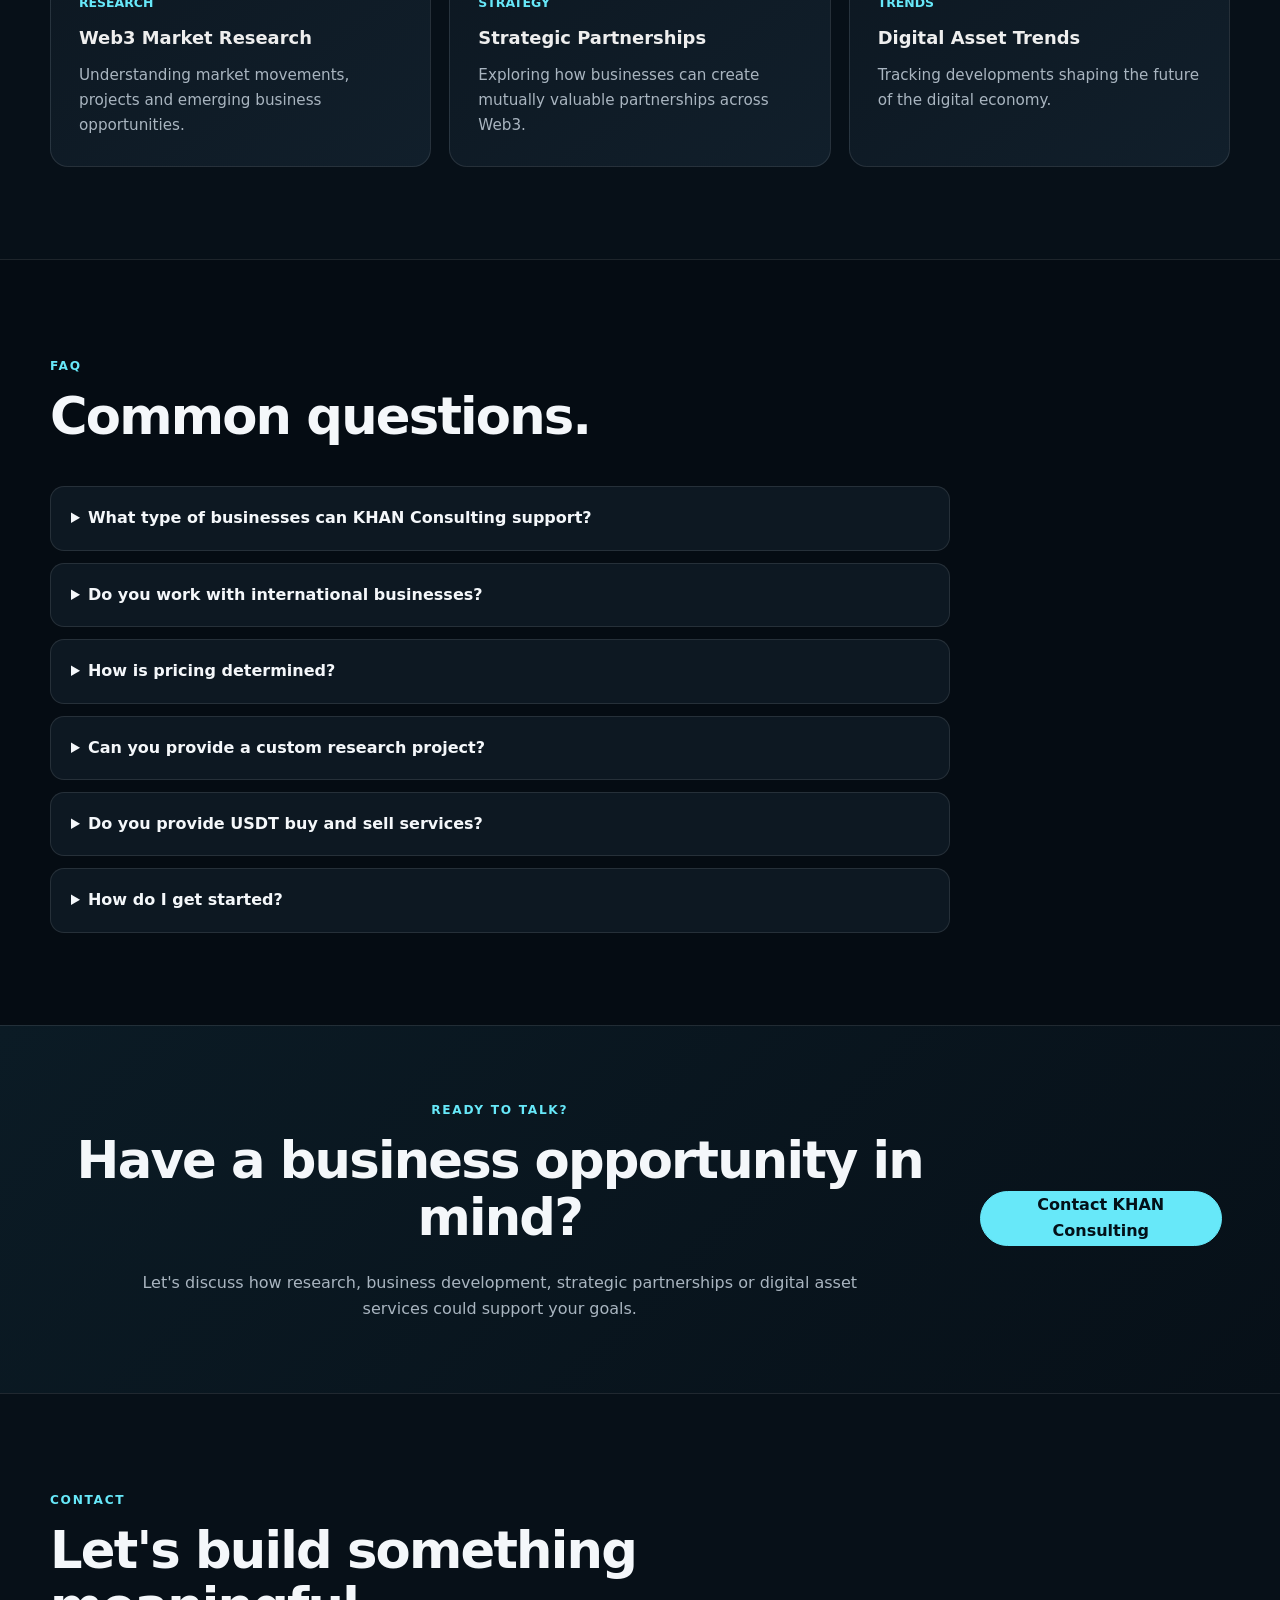
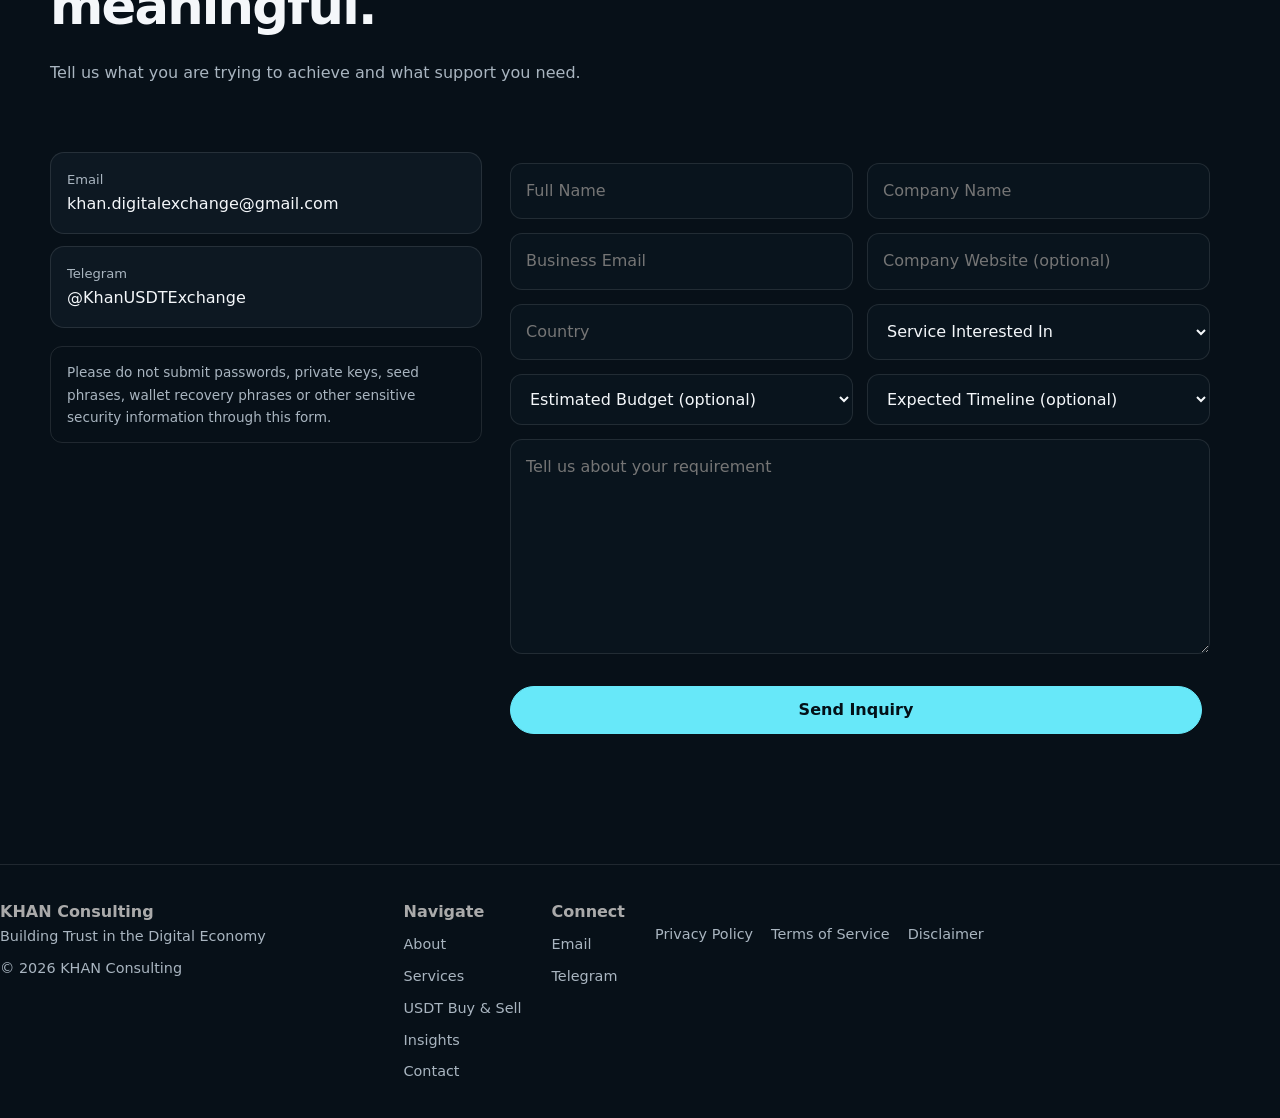
==== commit 0f1685da: "Update print statement from 'Hello' to 'Goodbye'" ====
--- a/index.html
+++ b/index.html
@@ -4,295 +4,1773 @@
   <meta charset="UTF-8">
   <meta name="viewport" content="width=device-width, initial-scale=1.0">
 
-  <title>KHAN Consulting | Web3 Business Development & Research</title>
-
-  <meta name="description" content="KHAN Consulting provides Web3 business development, market research, lead generation, partnership research, business outreach, and digital asset industry insights.">
-
-  <meta name="keywords" content="Web3 business development, Web3 consulting, crypto consulting, market research, partnership research, lead generation, business outreach, digital asset insights">
+  <title>KHAN Consulting | Web3 Business Development, Research & USDT Services</title>
+
+  <meta name="description"
+        content="KHAN Consulting provides Web3 business development, market research, partnership research, lead generation, business outreach and USDT buy and sell inquiry support.">
+
+  <meta name="keywords"
+        content="Web3 business development, Web3 consulting, crypto consulting, market research, partnership research, lead generation, business development, USDT buy, USDT sell, USDT exchange">
 
   <meta name="author" content="KHAN Consulting">
   <meta name="robots" content="index, follow">
 
-  <meta property="og:title" content="KHAN Consulting | Web3 Business Development">
-  <meta property="og:description" content="Strategic Web3 business development, research, partnerships and digital asset industry insights.">
+  <!-- Canonical URL -->
+  <link rel="canonical"
+        href="https://kaifpanki786-max.github.io/khan-consulting-website/">
+
+  <!-- Open Graph -->
+  <meta property="og:title"
+        content="KHAN Consulting | Web3 Business Development & USDT Services">
+
+  <meta property="og:description"
+        content="Strategic Web3 business development, research, partnerships, digital asset insights and USDT buy and sell inquiry support.">
+
   <meta property="og:type" content="website">
-  <meta property="og:url" content="https://kaifpanki786-max.github.io/khan-consulting-website/">
-
-  <link rel="canonical" href="https://kaifpanki786-max.github.io/khan-consulting-website/">
+
+  <meta property="og:url"
+        content="https://kaifpanki786-max.github.io/khan-consulting-website/">
+
+  <meta property="og:site_name" content="KHAN Consulting">
+
+  <!-- Twitter/X -->
+  <meta name="twitter:card" content="summary">
+
+  <meta name="twitter:title"
+        content="KHAN Consulting | Web3 Business Development">
+
+  <meta name="twitter:description"
+        content="Web3 business development, market research, partnerships, lead generation and USDT buy and sell inquiry support.">
+
+  <!-- Structured Data -->
+  <script type="application/ld+json">
+  {
+    "@context": "https://schema.org",
+    "@type": "ProfessionalService",
+    "name": "KHAN Consulting",
+    "url": "https://kaifpanki786-max.github.io/khan-consulting-website/",
+    "description": "KHAN Consulting provides Web3 business development, market research, partnership research, lead generation, business outreach, digital asset industry insights and USDT buy and sell inquiry support.",
+    "email": "khan.digitalexchange@gmail.com",
+    "areaServed": "Worldwide",
+    "serviceType": [
+      "Web3 Business Development",
+      "Market Research",
+      "Partnership Research",
+      "Lead Generation",
+      "Business Outreach",
+      "Digital Asset Industry Insights",
+      "USDT Buy and Sell Inquiry Support"
+    ],
+    "sameAs": [
+      "https://t.me/KhanUSDTExchange"
+    ]
+  }
+  </script>
 
   <link rel="stylesheet" href="styles.css">
+
+  <style>
+    :root {
+      --bg:#071018;
+      --surface:#0d1822;
+      --surface-2:#111f2b;
+      --text:#f4f7fa;
+      --muted:#a9b5c0;
+      --line:rgba(255,255,255,.10);
+      --accent:#67e8f9;
+      --accent-2:#22d3ee;
+      --max:1180px;
+      --radius:18px;
+    }
+
+    * {
+      box-sizing:border-box;
+      margin:0;
+      padding:0;
+    }
+
+    html {
+      scroll-behavior:smooth;
+    }
+
+    body {
+      font-family:Inter,ui-sans-serif,system-ui,-apple-system,BlinkMacSystemFont,
+      "Segoe UI",sans-serif;
+      background:var(--bg);
+      color:var(--text);
+      line-height:1.65;
+      overflow-x:hidden;
+    }
+
+    a {
+      color:inherit;
+      text-decoration:none;
+    }
+
+    button,input,select,textarea {
+      font:inherit;
+    }
+
+    .container {
+      width:min(calc(100% - 40px),var(--max));
+      margin:auto;
+    }
+
+    header {
+      position:sticky;
+      top:0;
+      z-index:1000;
+      backdrop-filter:blur(18px);
+      background:rgba(7,16,24,.86);
+      border-bottom:1px solid var(--line);
+    }
+
+    .nav-wrap {
+      min-height:76px;
+      display:flex;
+      align-items:center;
+      justify-content:space-between;
+      gap:24px;
+    }
+
+    .logo {
+      font-size:1.15rem;
+      font-weight:800;
+      letter-spacing:.04em;
+    }
+
+    .logo span {
+      color:var(--accent);
+      font-weight:500;
+    }
+
+    nav {
+      display:flex;
+      align-items:center;
+      gap:28px;
+    }
+
+    nav a {
+      color:var(--muted);
+      font-size:.94rem;
+      transition:.2s;
+    }
+
+    nav a:hover,
+    nav a.active {
+      color:var(--text);
+    }
+
+    #menu {
+      display:none;
+      border:0;
+      background:transparent;
+      color:var(--text);
+      font-size:1.5rem;
+      cursor:pointer;
+    }
+
+    .hero {
+      padding:120px 0 100px;
+      position:relative;
+    }
+
+    .hero:before {
+      content:"";
+      position:absolute;
+      width:520px;
+      height:520px;
+      right:-180px;
+      top:-120px;
+      background:radial-gradient(
+        circle,
+        rgba(34,211,238,.16),
+        transparent 68%
+      );
+      pointer-events:none;
+    }
+
+    .eyebrow,
+    small {
+      color:var(--accent);
+      letter-spacing:.14em;
+      font-weight:700;
+      font-size:.76rem;
+    }
+
+    h1 {
+      max-width:900px;
+      margin:18px 0 22px;
+      font-size:clamp(2.7rem,7vw,5.8rem);
+      line-height:1.02;
+      letter-spacing:-.055em;
+    }
+
+    h1 b {
+      color:var(--accent);
+    }
+
+    .hero p {
+      max-width:720px;
+      color:var(--muted);
+      font-size:1.15rem;
+    }
+
+    .actions {
+      display:flex;
+      flex-wrap:wrap;
+      gap:12px;
+      margin-top:32px;
+    }
+
+    .btn {
+      display:inline-flex;
+      align-items:center;
+      justify-content:center;
+      min-height:48px;
+      padding:0 20px;
+      border-radius:999px;
+      border:1px solid var(--line);
+      cursor:pointer;
+      transition:.2s;
+      font-weight:700;
+    }
+
+    .btn-primary {
+      background:var(--accent);
+      color:#031018;
+      border-color:var(--accent);
+    }
+
+    .btn-primary:hover {
+      transform:translateY(-2px);
+      background:#a5f3fc;
+    }
+
+    .btn-secondary {
+      background:transparent;
+      color:var(--text);
+    }
+
+    .btn-secondary:hover {
+      background:rgba(255,255,255,.06);
+    }
+
+    section {
+      padding:92px 0;
+      border-top:1px solid var(--line);
+    }
+
+    .section-head {
+      max-width:760px;
+      margin-bottom:42px;
+    }
+
+    h2 {
+      margin-top:10px;
+      font-size:clamp(2rem,4vw,3.3rem);
+      line-height:1.1;
+      letter-spacing:-.035em;
+    }
+
+    .section-head p,
+    section > .container > p {
+      color:var(--muted);
+      max-width:760px;
+    }
+
+    .grid {
+      display:grid;
+      gap:18px;
+    }
+
+    .grid-3 {
+      grid-template-columns:repeat(3,1fr);
+    }
+
+    .grid-4 {
+      grid-template-columns:repeat(4,1fr);
+    }
+
+    .card {
+      padding:28px;
+      background:linear-gradient(
+        145deg,
+        var(--surface),
+        var(--surface-2)
+      );
+      border:1px solid var(--line);
+      border-radius:var(--radius);
+    }
+
+    .card:hover {
+      border-color:rgba(103,232,249,.35);
+      transform:translateY(-3px);
+      transition:.2s;
+    }
+
+    .number {
+      color:var(--accent);
+      font-size:.78rem;
+      font-weight:800;
+    }
+
+    h3 {
+      margin:8px 0 10px;
+      font-size:1.12rem;
+    }
+
+    .card p {
+      color:var(--muted);
+      font-size:.95rem;
+    }
+
+    .dark {
+      background:#050c13;
+    }
+
+    .about-grid {
+      display:grid;
+      grid-template-columns:1.1fr .9fr;
+      gap:28px;
+      align-items:start;
+    }
+
+    .checklist {
+      display:grid;
+      gap:12px;
+      margin-top:22px;
+    }
+
+    .check {
+      display:flex;
+      gap:12px;
+      color:var(--muted);
+    }
+
+    .check strong {
+      color:var(--text);
+    }
+
+    .check::before {
+      content:"✓";
+      color:var(--accent);
+      font-weight:900;
+    }
+
+    .steps {
+      counter-reset:step;
+    }
+
+    .step {
+      position:relative;
+      padding-left:62px;
+    }
+
+    .step:before {
+      counter-increment:step;
+      content:counter(step);
+      position:absolute;
+      left:0;
+      top:0;
+      width:40px;
+      height:40px;
+      display:grid;
+      place-items:center;
+      border-radius:50%;
+      background:rgba(103,232,249,.10);
+      color:var(--accent);
+      border:1px solid rgba(103,232,249,.25);
+      font-weight:800;
+    }
+
+    .faq {
+      display:grid;
+      gap:12px;
+      max-width:900px;
+    }
+
+    details {
+      border:1px solid var(--line);
+      border-radius:14px;
+      background:var(--surface);
+      padding:18px 20px;
+    }
+
+    summary {
+      cursor:pointer;
+      font-weight:700;
+    }
+
+    details p {
+      color:var(--muted);
+      padding-top:12px;
+    }
+
+    .cta {
+      padding:70px 0;
+      background:linear-gradient(
+        135deg,
+        #0b1b25,
+        #071018
+      );
+    }
+
+    .cta-box {
+      display:flex;
+      justify-content:space-between;
+      align-items:center;
+      gap:30px;
+    }
+
+    .contact-grid {
+      display:grid;
+      grid-template-columns:.75fr 1.25fr;
+      gap:28px;
+    }
+
+    .contact-links {
+      display:grid;
+      gap:12px;
+      margin-top:24px;
+    }
+
+    .contact-link {
+      padding:16px;
+      border:1px solid var(--line);
+      border-radius:14px;
+      background:var(--surface);
+    }
+
+    .contact-link span {
+      display:block;
+      color:var(--muted);
+      font-size:.82rem;
+    }
+
+    form {
+      display:grid;
+      gap:14px;
+    }
+
+    .form-row {
+      display:grid;
+      grid-template-columns:1fr 1fr;
+      gap:14px;
+    }
+
+    input,
+    select,
+    textarea {
+      width:100%;
+      padding:14px 15px;
+      color:var(--text);
+      background:#09141d;
+      border:1px solid var(--line);
+      border-radius:12px;
+      outline:none;
+    }
+
+    input:focus,
+    select:focus,
+    textarea:focus {
+      border-color:var(--accent);
+      box-shadow:0 0 0 3px rgba(103,232,249,.08);
+    }
+
+    textarea {
+      resize:vertical;
+    }
+
+    #status {
+      min-height:24px;
+      color:var(--muted);
+      font-size:.9rem;
+    }
+
+    footer {
+      border-top:1px solid var(--line);
+      padding:34px 0;
+    }
+
+    .footer-grid {
+      display:grid;
+      grid-template-columns:1fr auto auto;
+      gap:30px;
+      align-items:start;
+    }
+
+    footer p,
+    footer a {
+      color:var(--muted);
+      font-size:.9rem;
+    }
+
+    .footer-links {
+      display:grid;
+      gap:8px;
+    }
+
+    .legal {
+      display:flex;
+      gap:18px;
+      flex-wrap:wrap;
+    }
+
+    .notice {
+      margin-top:18px;
+      padding:14px 16px;
+      border:1px solid var(--line);
+      border-radius:12px;
+      color:var(--muted);
+      font-size:.85rem;
+    }
+
+    .usdt-highlight {
+      border-color:rgba(103,232,249,.25);
+    }
+
+    .usdt-note {
+      margin-top:28px;
+      padding:18px;
+      border:1px solid var(--line);
+      border-radius:14px;
+      background:rgba(103,232,249,.04);
+      color:var(--muted);
+      font-size:.9rem;
+    }
+
+    .usdt-actions {
+      display:flex;
+      flex-wrap:wrap;
+      gap:12px;
+      margin-top:20px;
+    }
+
+    @media (max-width:900px) {
+
+      .grid-4 {
+        grid-template-columns:repeat(2,1fr);
+      }
+
+      .grid-3,
+      .about-grid,
+      .contact-grid {
+        grid-template-columns:1fr;
+      }
+
+      .cta-box,
+      .footer-grid {
+        grid-template-columns:1fr;
+        display:grid;
+      }
+    }
+
+    @media (max-width:700px) {
+
+      .container {
+        width:min(calc(100% - 28px),var(--max));
+      }
+
+      .hero {
+        padding:88px 0 72px;
+      }
+
+      section {
+        padding:70px 0;
+      }
+
+      #menu {
+        display:block;
+      }
+
+      nav {
+        position:absolute;
+        left:14px;
+        right:14px;
+        top:70px;
+        padding:14px;
+        display:none;
+        flex-direction:column;
+        align-items:stretch;
+        gap:0;
+        background:#09141d;
+        border:1px solid var(--line);
+        border-radius:16px;
+      }
+
+      nav.open {
+        display:flex;
+      }
+
+      nav a {
+        padding:12px;
+      }
+
+      .grid-4,
+      .form-row {
+        grid-template-columns:1fr;
+      }
+
+      h1 {
+        font-size:clamp(2.6rem,15vw,4.2rem);
+      }
+    }
+  </style>
 </head>
 
 <body>
 
 <header>
-  <a class="logo" href="#home">
-    KHAN <span>Consulting</span>
-  </a>
-
-  <button id="menu" aria-label="Open menu">☰</button>
-
-  <nav id="nav">
-    <a href="#about">About</a>
-    <a href="#services">Services</a>
-    <a href="#why">Why Us</a>
-    <a href="#insights">Insights</a>
-    <a href="#contact">Contact</a>
-  </nav>
+  <div class="container nav-wrap">
+
+    <a class="logo"
+       href="#home"
+       aria-label="KHAN Consulting home">
+      KHAN <span>Consulting</span>
+    </a>
+
+    <button id="menu"
+            aria-label="Open navigation"
+            aria-expanded="false">
+      ☰
+    </button>
+
+    <nav id="nav" aria-label="Primary navigation">
+      <a href="#about">About</a>
+      <a href="#services">Services</a>
+      <a href="#usdt">USDT Buy & Sell</a>
+      <a href="#process">Process</a>
+      <a href="#why">Why Us</a>
+      <a href="#insights">Insights</a>
+      <a href="#faq">FAQ</a>
+      <a href="#contact">Contact</a>
+    </nav>
+
+  </div>
 </header>
 
-<main>
-
-  <section id="home" class="hero">
+
+<main id="home">
+
+  <!-- HERO -->
+  <section class="hero">
+
+    <div class="container">
+
+      <div class="eyebrow">
+        WEB3 • BUSINESS DEVELOPMENT • RESEARCH
+      </div>
+
+      <h1>
+        Building Trust in the
+        <b>Digital Economy</b>
+      </h1>
+
+      <p>
+        Strategic business development, research, partnership discovery,
+        lead generation, outreach and digital asset support for Web3
+        businesses.
+      </p>
+
+      <div class="actions">
+
+        <a class="btn btn-primary"
+           href="#contact">
+          Start a Conversation
+        </a>
+
+        <a class="btn btn-secondary"
+           href="#services">
+          Explore Services
+        </a>
+
+      </div>
+
+    </div>
+
+  </section>
+
+
+  <!-- ABOUT -->
+  <section id="about">
+
+    <div class="container">
+
+      <div class="section-head">
+
+        <small>
+          ABOUT KHAN CONSULTING
+        </small>
+
+        <h2>
+          Research-driven.
+          Relationship-focused.
+        </h2>
+
+      </div>
+
+      <div class="about-grid">
+
+        <div>
+
+          <p>
+            KHAN Consulting is an early-stage business consulting initiative
+            focused on Web3 business development, market research, strategic
+            partnerships, lead generation, business outreach and digital
+            asset industry insights.
+          </p>
+
+          <p style="margin-top:16px;color:var(--muted)">
+            The approach is built around understanding the market first,
+            identifying relevant opportunities, and supporting professional
+            business conversations.
+          </p>
+
+        </div>
+
+        <div class="card">
+
+          <h3>
+            What clients can expect
+          </h3>
+
+          <div class="checklist">
+
+            <div class="check">
+              <span>
+                <strong>Structured research</strong>
+                before recommendations.
+              </span>
+            </div>
+
+            <div class="check">
+              <span>
+                <strong>Relevant opportunity mapping</strong>
+                instead of generic lists.
+              </span>
+            </div>
+
+            <div class="check">
+              <span>
+                <strong>Professional outreach support</strong>
+                for identified prospects.
+              </span>
+            </div>
+
+            <div class="check">
+              <span>
+                <strong>Clear deliverables</strong>
+                aligned with the agreed requirement.
+              </span>
+            </div>
+
+          </div>
+
+        </div>
+
+      </div>
+
+    </div>
+
+  </section>
+
+
+  <!-- SERVICES -->
+  <section id="services" class="dark">
+
+    <div class="container">
+
+      <div class="section-head">
+
+        <small>
+          WHAT WE DO
+        </small>
+
+        <h2>
+          Services
+        </h2>
+
+        <p>
+          Focused support across business development,
+          research and partnership discovery.
+        </p>
+
+      </div>
+
+      <div class="grid grid-3">
+
+        <article class="card">
+          <span class="number">01</span>
+          <h3>Web3 Business Development</h3>
+          <p>
+            Identify opportunities, build relationships and support
+            strategic growth within the Web3 ecosystem.
+          </p>
+        </article>
+
+        <article class="card">
+          <span class="number">02</span>
+          <h3>Market Research</h3>
+          <p>
+            Research markets, competitors, projects and emerging
+            opportunities to support better business decisions.
+          </p>
+        </article>
+
+        <article class="card">
+          <span class="number">03</span>
+          <h3>Lead Generation</h3>
+          <p>
+            Identify relevant businesses, decision-makers and
+            potential partnership opportunities.
+          </p>
+        </article>
+
+        <article class="card">
+          <span class="number">04</span>
+          <h3>Partnership Research</h3>
+          <p>
+            Research and identify potential strategic partners
+            across the digital asset ecosystem.
+          </p>
+        </article>
+
+        <article class="card">
+          <span class="number">05</span>
+          <h3>Business Outreach</h3>
+          <p>
+            Support professional outreach and initial business
+            communication with relevant prospects.
+          </p>
+        </article>
+
+        <article class="card">
+          <span class="number">06</span>
+          <h3>Digital Asset Industry Insights</h3>
+          <p>
+            Research trends and developments across Web3
+            and the digital asset industry.
+          </p>
+        </article>
+
+      </div>
+
+    </div>
+
+  </section>
+
+
+  <!-- USDT BUY & SELL -->
+  <section id="usdt">
+
+    <div class="container">
+
+      <div class="section-head">
+
+        <small>
+          DIGITAL ASSET SERVICES
+        </small>
+
+        <h2>
+          USDT Buy & Sell
+        </h2>
+
+        <p>
+          Contact KHAN Consulting for USDT buying and selling
+          inquiries, rate discussions and transaction-related support,
+          subject to applicable laws and verification requirements.
+        </p>
+
+      </div>
+
+
+      <div class="grid grid-3">
+
+        <article class="card usdt-highlight">
+
+          <span class="number">
+            USDT BUY
+          </span>
+
+          <h3>
+            Buy USDT
+          </h3>
+
+          <p>
+            Submit an inquiry if you are looking to purchase USDT.
+            Availability, rates and transaction requirements can be
+            discussed before proceeding.
+          </p>
+
+          <div class="usdt-actions">
+
+            <a class="btn btn-primary"
+               href="#contact">
+              Request Buy Rate
+            </a>
+
+          </div>
+
+        </article>
+
+
+        <article class="card usdt-highlight">
+
+          <span class="number">
+            USDT SELL
+          </span>
+
+          <h3>
+            Sell USDT
+          </h3>
+
+          <p>
+            Submit an inquiry if you are looking to sell USDT.
+            Transaction details, rates and verification requirements
+            can be discussed before proceeding.
+          </p>
+
+          <div class="usdt-actions">
+
+            <a class="btn btn-primary"
+               href="#contact">
+              Request Sell Rate
+            </a>
+
+          </div>
+
+        </article>
+
+
+        <article class="card">
+
+          <span class="number">
+            SUPPORT
+          </span>
+
+          <h3>
+            USDT Transaction Inquiry
+          </h3>
+
+          <p>
+            For general USDT inquiries, contact us through email
+            or Telegram with your requirement.
+          </p>
+
+          <div class="usdt-actions">
+
+            <a class="btn btn-secondary"
+               href="https://t.me/KhanUSDTExchange"
+               target="_blank"
+               rel="noopener noreferrer">
+              Contact on Telegram
+            </a>
+
+          </div>
+
+        </article>
+
+      </div>
+
+
+      <div class="usdt-note">
+
+        <strong>Important:</strong>
+        USDT transactions are subject to applicable laws,
+        regulations, KYC/AML requirements and transaction
+        verification where applicable. Do not send passwords,
+        private keys, seed phrases or wallet recovery information.
+
+      </div>
+
+    </div>
+
+  </section>
+
+
+  <!-- PROCESS -->
+  <section id="process">
+
+    <div class="container">
+
+      <div class="section-head">
+
+        <small>
+          HOW WE WORK
+        </small>
+
+        <h2>
+          A simple, research-first process.
+        </h2>
+
+        <p>
+          Each engagement can be tailored to the client's
+          specific requirement and scope.
+        </p>
+
+      </div>
+
+      <div class="grid grid-4 steps">
+
+        <article class="card step">
+          <h3>Discovery</h3>
+          <p>
+            Understand the business objective, market
+            and required outcome.
+          </p>
+        </article>
+
+        <article class="card step">
+          <h3>Research</h3>
+          <p>
+            Map relevant markets, companies, projects,
+            prospects or partners.
+          </p>
+        </article>
+
+        <article class="card step">
+          <h3>Strategy</h3>
+          <p>
+            Organize findings into practical opportunities
+            and next steps.
+          </p>
+        </article>
+
+        <article class="card step">
+          <h3>Execution Support</h3>
+          <p>
+            Support outreach, communication and agreed
+            deliverables.
+          </p>
+        </article>
+
+      </div>
+
+    </div>
+
+  </section>
+
+
+  <!-- WHY US -->
+  <section id="why" class="dark">
+
+    <div class="container">
+
+      <div class="section-head">
+
+        <small>
+          WHY KHAN CONSULTING
+        </small>
+
+        <h2>
+          Trust is not a claim.
+          It is a practice.
+        </h2>
+
+      </div>
+
+      <div class="grid grid-4">
+
+        <article class="card">
+          <h3>Research First</h3>
+          <p>
+            Every opportunity starts with structured research
+            and understanding.
+          </p>
+        </article>
+
+        <article class="card">
+          <h3>Relationship Focused</h3>
+          <p>
+            Focus on meaningful professional relationships
+            rather than short-term interactions.
+          </p>
+        </article>
+
+        <article class="card">
+          <h3>Web3 Native</h3>
+          <p>
+            Built around the evolving digital asset
+            and Web3 ecosystem.
+          </p>
+        </article>
+
+        <article class="card">
+          <h3>Business Mindset</h3>
+          <p>
+            Focused on practical opportunities, partnerships
+            and sustainable business development.
+          </p>
+        </article>
+
+      </div>
+
+    </div>
+
+  </section>
+
+
+  <!-- INSIGHTS -->
+  <section id="insights">
+
+    <div class="container">
+
+      <div class="section-head">
+
+        <small>
+          INSIGHTS
+        </small>
+
+        <h2>
+          Ideas for the digital economy.
+        </h2>
+
+        <p>
+          Research themes that can help businesses understand
+          the changing Web3 environment.
+        </p>
+
+      </div>
+
+      <div class="grid grid-3">
+
+        <article class="card">
+
+          <span class="number">
+            RESEARCH
+          </span>
+
+          <h3>
+            Web3 Market Research
+          </h3>
+
+          <p>
+            Understanding market movements, projects and
+            emerging business opportunities.
+          </p>
+
+        </article>
+
+        <article class="card">
+
+          <span class="number">
+            STRATEGY
+          </span>
+
+          <h3>
+            Strategic Partnerships
+          </h3>
+
+          <p>
+            Exploring how businesses can create mutually
+            valuable partnerships across Web3.
+          </p>
+
+        </article>
+
+        <article class="card">
+
+          <span class="number">
+            TRENDS
+          </span>
+
+          <h3>
+            Digital Asset Trends
+          </h3>
+
+          <p>
+            Tracking developments shaping the future
+            of the digital economy.
+          </p>
+
+        </article>
+
+      </div>
+
+    </div>
+
+  </section>
+
+
+  <!-- FAQ -->
+  <section id="faq" class="dark">
+
+    <div class="container">
+
+      <div class="section-head">
+
+        <small>
+          FAQ
+        </small>
+
+        <h2>
+          Common questions.
+        </h2>
+
+      </div>
+
+      <div class="faq">
+
+        <details>
+
+          <summary>
+            What type of businesses can KHAN Consulting support?
+          </summary>
+
+          <p>
+            Businesses and teams looking for Web3 research,
+            business development, partnership discovery,
+            lead generation or outreach support.
+          </p>
+
+        </details>
+
+
+        <details>
+
+          <summary>
+            Do you work with international businesses?
+          </summary>
+
+          <p>
+            Yes. KHAN Consulting presents its services for
+            clients worldwide, subject to the scope and nature
+            of the engagement.
+          </p>
+
+        </details>
+
+
+        <details>
+
+          <summary>
+            How is pricing determined?
+          </summary>
+
+          <p>
+            Pricing can depend on the research scope, number
+            of targets, deliverables, timeline and level of
+            support required.
+          </p>
+
+        </details>
+
+
+        <details>
+
+          <summary>
+            Can you provide a custom research project?
+          </summary>
+
+          <p>
+            Yes. Share the market, companies, competitors,
+            partners or business question you want researched
+            and the required outcome.
+          </p>
+
+        </details>
+
+
+        <details>
+
+          <summary>
+            Do you provide USDT buy and sell services?
+          </summary>
+
+          <p>
+            KHAN Consulting provides a contact channel for
+            USDT buy and sell inquiries, rate discussions and
+            transaction-related support, subject to applicable
+            laws, verification and compliance requirements.
+          </p>
+
+        </details>
+
+
+        <details>
+
+          <summary>
+            How do I get started?
+          </summary>
+
+          <p>
+            Send your requirement through the contact form,
+            email or Telegram. We can then discuss the scope
+            and appropriate next steps.
+          </p>
+
+        </details>
+
+      </div>
+
+    </div>
+
+  </section>
+
+
+  <!-- CTA -->
+  <section class="cta">
+
+    <div class="container cta-box">
+
+      <div>
+
+        <small>
+          READY TO TALK?
+        </small>
+
+        <h2>
+          Have a business opportunity in mind?
+        </h2>
+
+        <p style="color:var(--muted);margin-top:10px">
+          Let's discuss how research, business development,
+          strategic partnerships or digital asset services
+          could support your goals.
+        </p>
+
+      </div>
+
+      <a class="btn btn-primary"
+         href="#contact">
+        Contact KHAN Consulting
+      </a>
+
+    </div>
+
+  </section>
+
+
+  <!-- CONTACT -->
+  <section id="contact">
+
+    <div class="container">
+
+      <div class="section-head">
+
+        <small>
+          CONTACT
+        </small>
+
+        <h2>
+          Let's build something meaningful.
+        </h2>
+
+        <p>
+          Tell us what you are trying to achieve and
+          what support you need.
+        </p>
+
+      </div>
+
+
+      <div class="contact-grid">
+
+        <div>
+
+          <div class="contact-links">
+
+            <a class="contact-link"
+               href="mailto:khan.digitalexchange@gmail.com">
+
+              <span>Email</span>
+
+              khan.digitalexchange@gmail.com
+
+            </a>
+
+
+            <a class="contact-link"
+               href="https://t.me/KhanUSDTExchange"
+               target="_blank"
+               rel="noopener noreferrer">
+
+              <span>Telegram</span>
+
+              @KhanUSDTExchange
+
+            </a>
+
+          </div>
+
+
+          <div class="notice">
+
+            Please do not submit passwords, private keys,
+            seed phrases, wallet recovery phrases or other
+            sensitive security information through this form.
+
+          </div>
+
+        </div>
+
+
+        <form id="form">
+
+          <div class="form-row">
+
+            <input
+              name="name"
+              autocomplete="name"
+              placeholder="Full Name"
+              required
+            >
+
+            <input
+              name="company"
+              autocomplete="organization"
+              placeholder="Company Name"
+              required
+            >
+
+          </div>
+
+
+          <div class="form-row">
+
+            <input
+              name="email"
+              type="email"
+              autocomplete="email"
+              placeholder="Business Email"
+              required
+            >
+
+            <input
+              name="website"
+              type="url"
+              placeholder="Company Website (optional)"
+            >
+
+          </div>
+
+
+          <div class="form-row">
+
+            <input
+              name="country"
+              autocomplete="country-name"
+              placeholder="Country"
+              required
+            >
+
+
+            <select name="service" required>
+
+              <option value="">
+                Service Interested In
+              </option>
+
+              <option>
+                Web3 Business Development
+              </option>
+
+              <option>
+                Market Research
+              </option>
+
+              <option>
+                Lead Generation
+              </option>
+
+              <option>
+                Partnership Research
+              </option>
+
+              <option>
+                Business Outreach
+              </option>
+
+              <option>
+                Digital Asset Industry Insights
+              </option>
+
+              <option>
+                Custom Research
+              </option>
+
+              <option>
+                USDT Buy
+              </option>
+
+              <option>
+                USDT Sell
+              </option>
+
+              <option>
+                USDT General Inquiry
+              </option>
+
+            </select>
+
+          </div>
+
+
+          <div class="form-row">
+
+            <select name="budget">
+
+              <option value="">
+                Estimated Budget (optional)
+              </option>
+
+              <option>
+                Under $500
+              </option>
+
+              <option>
+                $500 – $1,000
+              </option>
+
+              <option>
+                $1,000 – $2,500
+              </option>
+
+              <option>
+                $2,500+
+              </option>
+
+              <option>
+                Not decided
+              </option>
+
+            </select>
+
+
+            <select name="timeline">
+
+              <option value="">
+                Expected Timeline (optional)
+              </option>
+
+              <option>
+                As soon as possible
+              </option>
+
+              <option>
+                Within 1 week
+              </option>
+
+              <option>
+                Within 1 month
+              </option>
+
+              <option>
+                Flexible
+              </option>
+
+            </select>
+
+          </div>
+
+
+          <textarea
+            name="message"
+            rows="7"
+            placeholder="Tell us about your requirement"
+            required
+          ></textarea>
+
+
+          <button
+            class="btn btn-primary"
+            type="submit">
+
+            Send Inquiry
+
+          </button>
+
+
+          <p
+            id="status"
+            role="status"
+            aria-live="polite">
+          </p>
+
+        </form>
+
+      </div>
+
+    </div>
+
+  </section>
+
+</main>
+
+
+<!-- FOOTER -->
+<footer>
+
+  <div class="container footer-grid">
+
     <div>
-      <small>WEB3 • BUSINESS DEVELOPMENT • RESEARCH</small>
-
-      <h1>
-        Building Trust in the <b>Digital Economy</b>
-      </h1>
+
+      <b>
+        KHAN Consulting
+      </b>
 
       <p>
-        Strategic business development, research, and partnership support
-        for Web3 and digital asset businesses.
+        Building Trust in the Digital Economy
       </p>
+
+      <p style="margin-top:8px">
+        © 2026 KHAN Consulting
+      </p>
+
     </div>
-  </section>
-
-  <section id="about">
-    <small>ABOUT KHAN CONSULTING</small>
-
-    <h2>Research-driven. Relationship-focused.</h2>
-
-    <p>
-      KHAN Consulting is an early-stage business consulting initiative
-      focused on Web3 business development, market research, strategic
-      partnerships, and digital asset industry insights.
-    </p>
-  </section>
-
-  <section id="services" class="dark">
-    <small>WHAT WE DO</small>
-
-    <h2>Services</h2>
-
-    <div class="grid three">
-
-      <article>
-        <h3>01 · Web3 Business Development</h3>
-        <p>
-          Identify opportunities, build relationships, and support strategic
-          growth within the Web3 ecosystem.
-        </p>
-      </article>
-
-      <article>
-        <h3>02 · Market Research</h3>
-        <p>
-          Research markets, competitors, projects, and emerging opportunities
-          to support better business decisions.
-        </p>
-      </article>
-
-      <article>
-        <h3>03 · Lead Generation</h3>
-        <p>
-          Identify relevant businesses, decision-makers, and potential
-          partnership opportunities.
-        </p>
-      </article>
-
-      <article>
-        <h3>04 · Partnership Research</h3>
-        <p>
-          Research and identify potential strategic partners across the
-          digital asset ecosystem.
-        </p>
-      </article>
-
-      <article>
-        <h3>05 · Business Outreach</h3>
-        <p>
-          Support professional outreach and initial business communication
-          with relevant prospects.
-        </p>
-      </article>
-
-      <article>
-        <h3>06 · Digital Asset Industry Insights</h3>
-        <p>
-          Research trends and developments across Web3 and the digital asset
-          industry.
-        </p>
-      </article>
+
+
+    <div class="footer-links">
+
+      <b>
+        Navigate
+      </b>
+
+      <a href="#about">
+        About
+      </a>
+
+      <a href="#services">
+        Services
+      </a>
+
+      <a href="#usdt">
+        USDT Buy & Sell
+      </a>
+
+      <a href="#insights">
+        Insights
+      </a>
+
+      <a href="#contact">
+        Contact
+      </a>
 
     </div>
-  </section>
-
-  <section id="why">
-    <small>WHY KHAN CONSULTING</small>
-
-    <h2>Trust is not a claim. It is a practice.</h2>
-
-    <div class="grid four">
-
-      <article>
-        <h3>Research First</h3>
-        <p>
-          Every opportunity starts with structured research and understanding.
-        </p>
-      </article>
-
-      <article>
-        <h3>Relationship Focused</h3>
-        <p>
-          We focus on meaningful professional relationships rather than
-          short-term interactions.
-        </p>
-      </article>
-
-      <article>
-        <h3>Web3 Native</h3>
-        <p>
-          Built around the evolving digital asset and Web3 ecosystem.
-        </p>
-      </article>
-
-      <article>
-        <h3>Business Mindset</h3>
-        <p>
-          Focused on practical opportunities, partnerships, and sustainable
-          business development.
-        </p>
-      </article>
+
+
+    <div class="footer-links">
+
+      <b>
+        Connect
+      </b>
+
+      <a href="mailto:khan.digitalexchange@gmail.com">
+        Email
+      </a>
+
+      <a
+        href="https://t.me/KhanUSDTExchange"
+        target="_blank"
+        rel="noopener noreferrer">
+        Telegram
+      </a>
 
     </div>
-  </section>
-
-  <section id="insights" class="dark">
-    <small>INSIGHTS</small>
-
-    <h2>Ideas for the digital economy.</h2>
-
-    <div class="grid three">
-
-      <article>
-        <h3>Web3 Market Research</h3>
-        <p>
-          Understanding market movements, projects, and emerging business
-          opportunities.
-        </p>
-      </article>
-
-      <article>
-        <h3>Strategic Partnerships</h3>
-        <p>
-          Exploring how businesses can create mutually valuable partnerships
-          across Web3.
-        </p>
-      </article>
-
-      <article>
-        <h3>Digital Asset Trends</h3>
-        <p>
-          Tracking developments shaping the future of the digital economy.
-        </p>
-      </article>
-
-    </div>
-  </section>
-
-  <section class="cta">
-    <h2>Have a Business Opportunity in Mind?</h2>
-
-    <p>
-      Let's discuss how research, business development and strategic
-      partnerships could support your goals.
-    </p>
-  </section>
-
-  <section id="contact">
-
-    <small>CONTACT</small>
-
-    <h2>Let's Build Something Meaningful</h2>
-
-    <p>
-      Email:
-      <a href="mailto:khan.digitalexchange@gmail.com">
-        khan.digitalexchange@gmail.com
-      </a>
-    </p>
-
-    <p>
-      Telegram:
-      <a href="https://t.me/KhanUSDTExchange" target="_blank" rel="noopener">
-        @KhanUSDTExchange
-      </a>
-    </p>
-
-    <form id="form">
-
-      <input
-        name="name"
-        placeholder="Full Name"
-        required
-      >
-
-      <input
-        name="company"
-        placeholder="Company Name"
-        required
-      >
-
-      <input
-        name="email"
-        type="email"
-        placeholder="Business Email"
-        required
-      >
-
-      <input
-        name="country"
-        placeholder="Country"
-        required
-      >
-
-      <select name="service" required>
-        <option value="">Service Interested In</option>
-        <option>Web3 Business Development</option>
-        <option>Market Research</option>
-        <option>Lead Generation</option>
-        <option>Partnership Research</option>
-        <option>Business Outreach</option>
-        <option>Digital Asset Industry Insights</option>
-      </select>
-
-      <textarea
-        name="message"
-        rows="6"
-        placeholder="Tell us about your requirement"
-        required
-      ></textarea>
-
-      <button class="btn" type="submit">
-        Send Inquiry
-      </button>
-
-      <p id="status"></p>
-
-    </form>
-
-  </section>
-
-</main>
-
-<footer>
-  <b>KHAN Consulting</b>
-  <span>Building Trust in the Digital Economy</span>
-  <span>© 2026 KHAN Consulting</span>
+
+  </div>
+
+
+  <div
+    class="container legal"
+    style="margin-top:24px">
+
+    <a href="privacy-policy.html">
+      Privacy Policy
+    </a>
+
+    <a href="terms.html">
+      Terms of Service
+    </a>
+
+    <a href="disclaimer.html">
+      Disclaimer
+    </a>
+
+  </div>
+
 </footer>
 
-<script src="script.js"></script>
+
+<!-- JAVASCRIPT -->
+<script>
+
+  const menu = document.getElementById("menu");
+  const nav = document.getElementById("nav");
+
+  menu.addEventListener("click", () => {
+
+    const open = nav.classList.toggle("open");
+
+    menu.setAttribute(
+      "aria-expanded",
+      String(open)
+    );
+
+  });
+
+
+  nav.querySelectorAll("a").forEach(link => {
+
+    link.addEventListener("click", () => {
+
+      nav.classList.remove("open");
+
+      menu.setAttribute(
+        "aria-expanded",
+        "false"
+      );
+
+    });
+
+  });
+
+
+  const form = document.getElementById("form");
+  const status = document.getElementById("status");
+
+
+  form.addEventListener("submit", (event) => {
+
+    event.preventDefault();
+
+    const data = new FormData(form);
+
+
+    const subject = encodeURIComponent(
+      "KHAN Consulting Inquiry - " +
+      (data.get("service") || "Business Inquiry")
+    );
+
+
+    const body = encodeURIComponent(
+`New KHAN Consulting inquiry
+
+Name: ${data.get("name")}
+Company: ${data.get("company")}
+Email: ${data.get("email")}
+Website: ${data.get("website") || "Not provided"}
+Country: ${data.get("country")}
+Service: ${data.get("service")}
+Budget: ${data.get("budget") || "Not provided"}
+Timeline: ${data.get("timeline") || "Not provided"}
+
+Requirement:
+${data.get("message")}`
+    );
+
+
+    status.textContent =
+      "Opening your email client...";
+
+
+    window.location.href =
+      `mailto:khan.digitalexchange@gmail.com?subject=${subject}&body=${body}`;
+
+  });
+
+</script>
 
 </body>
 </html>
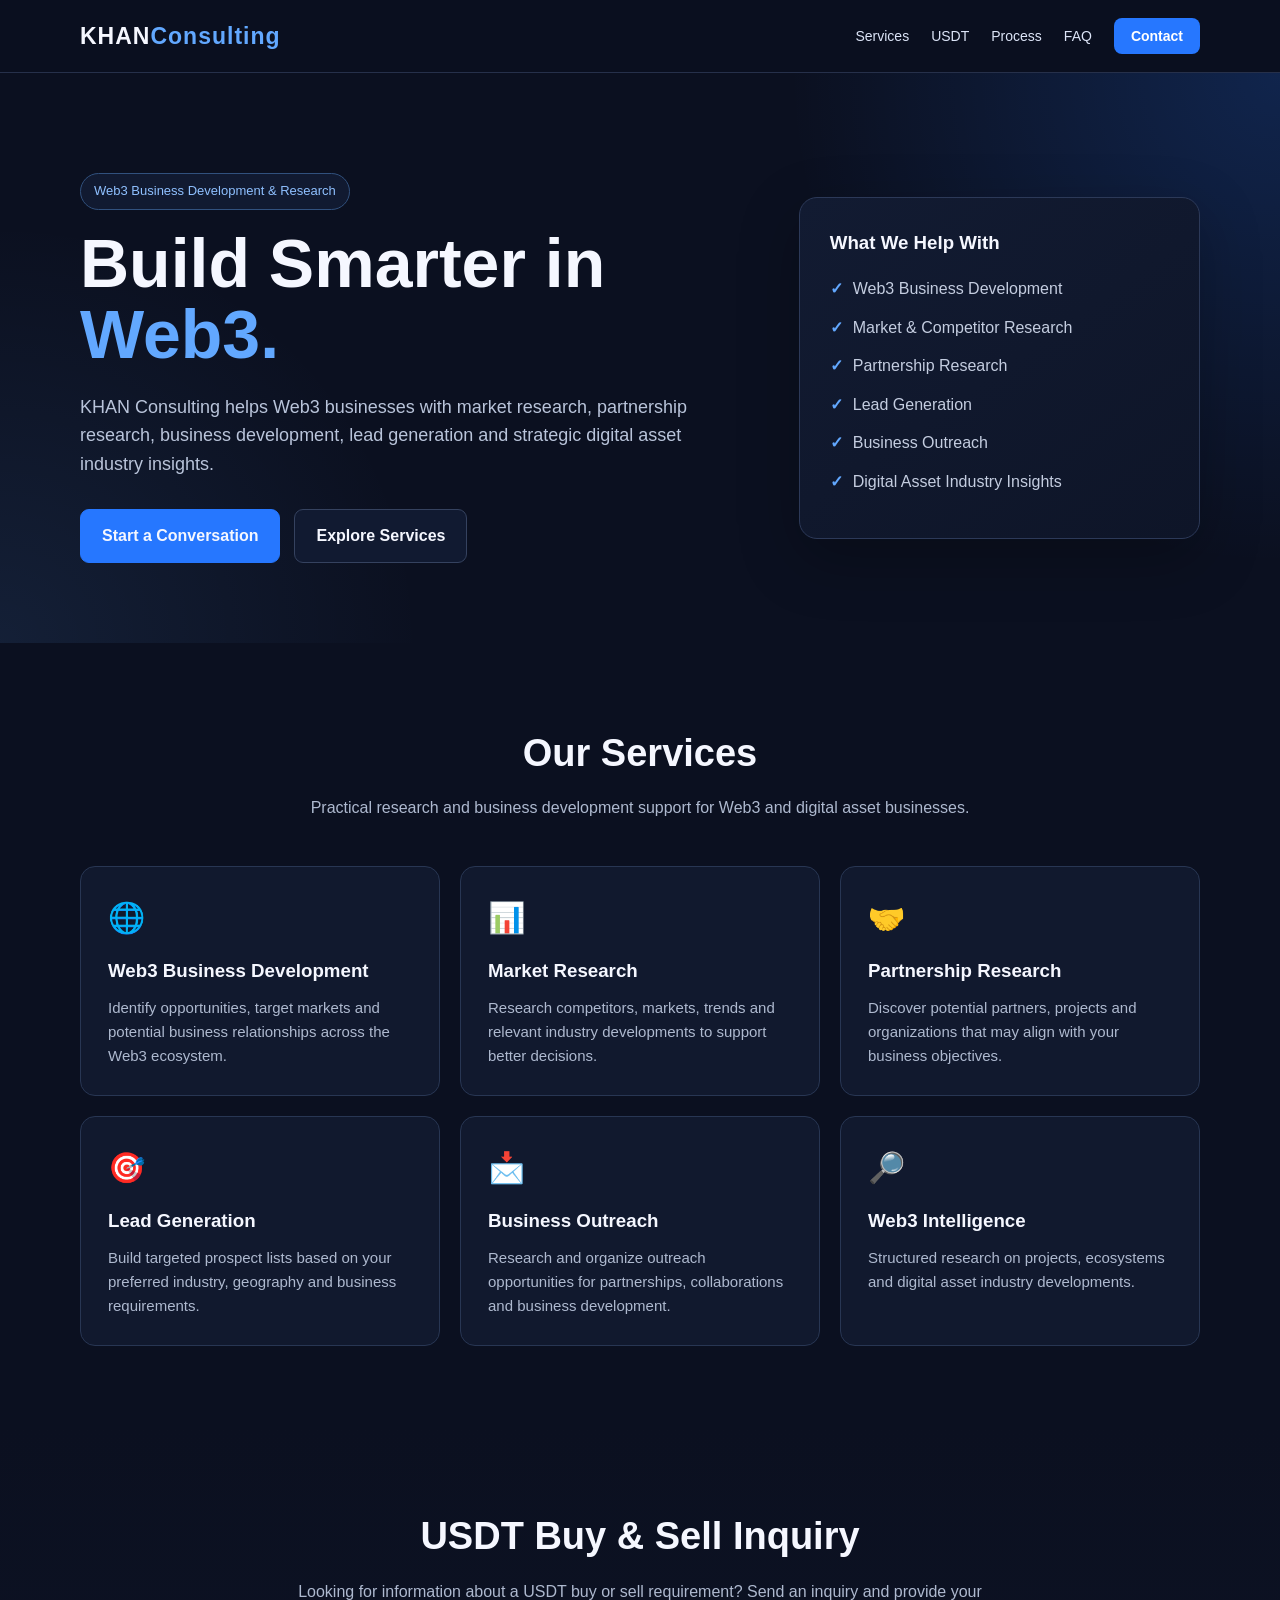
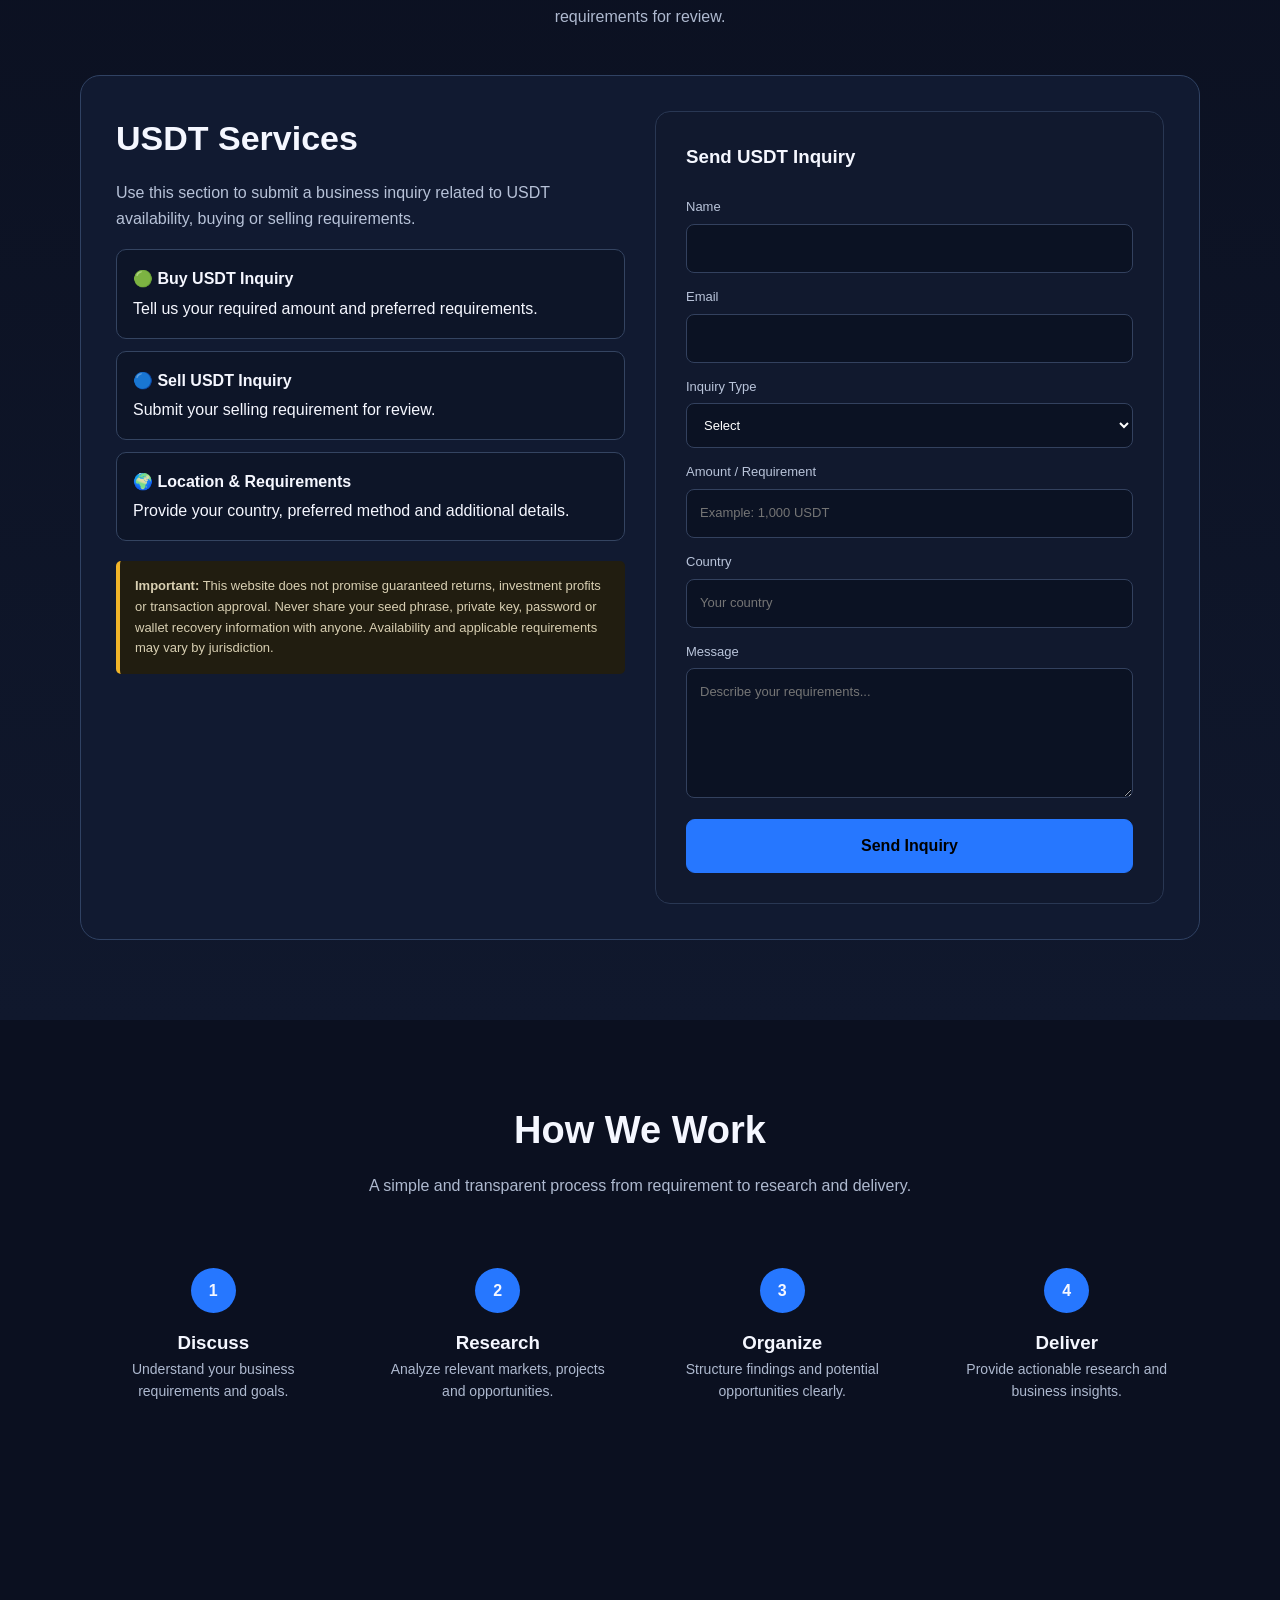
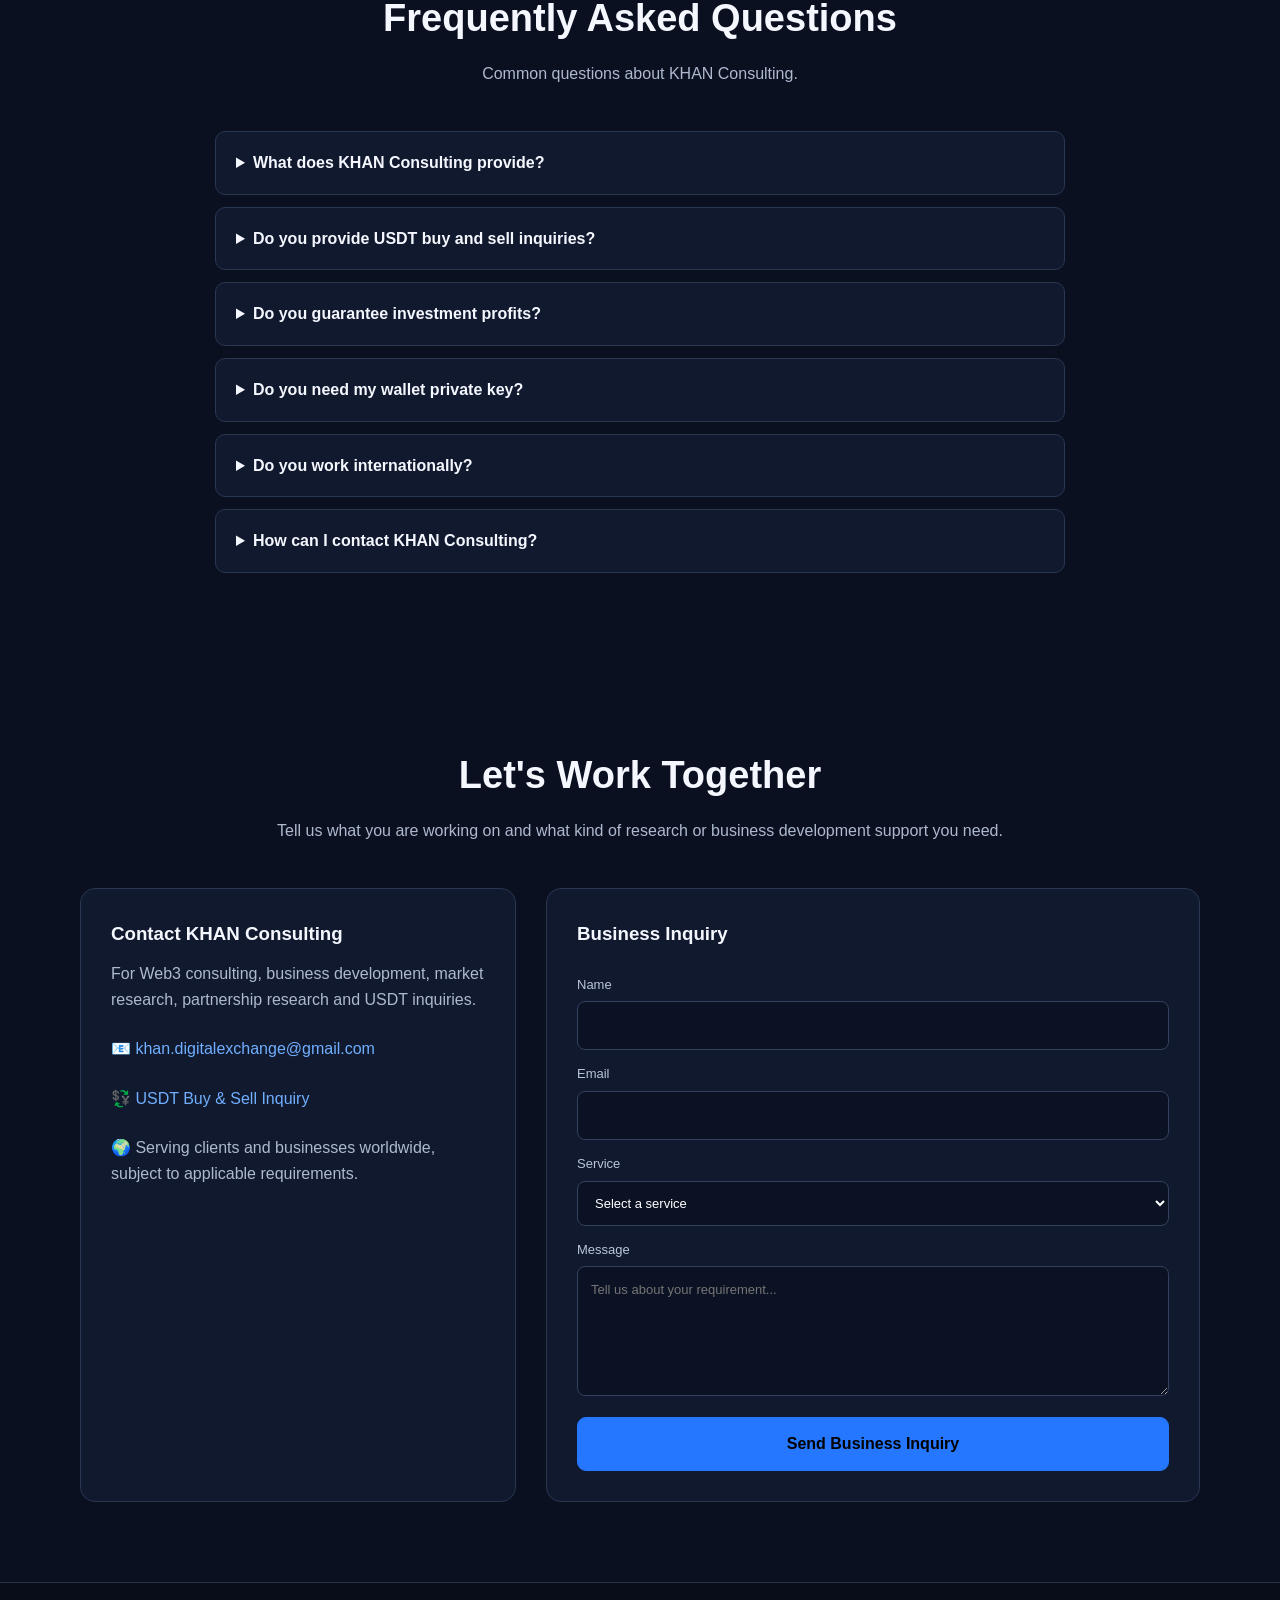
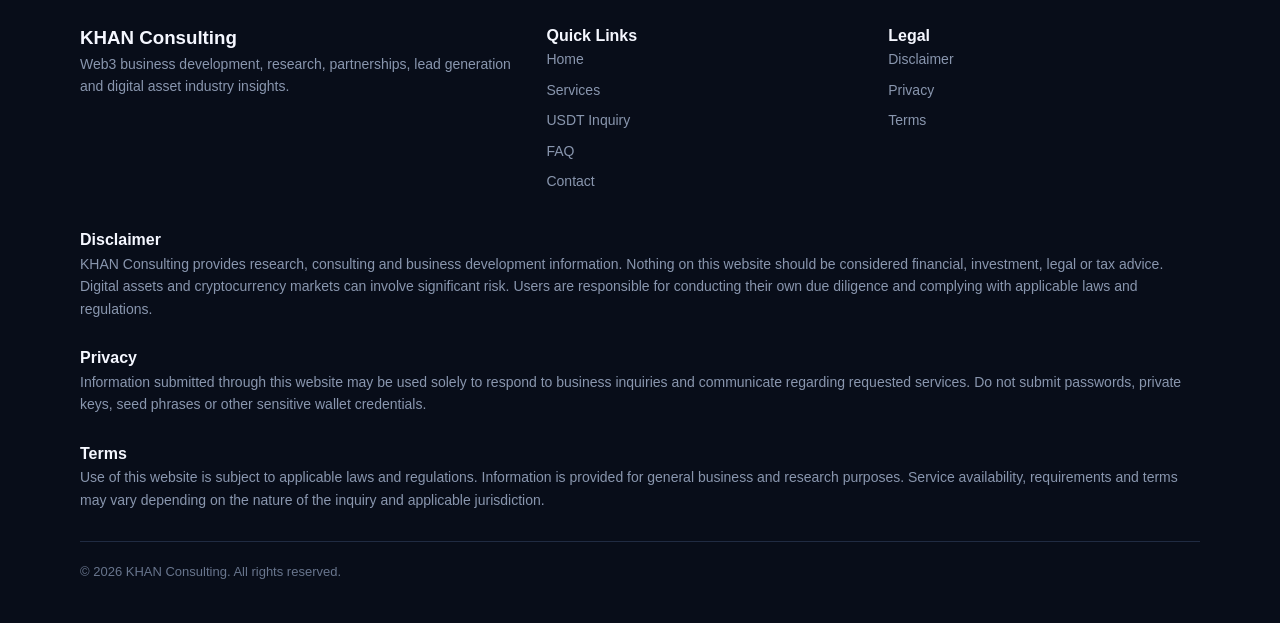
==== commit c3f0b7a6: "Update print statement from 'Hello' to 'Goodbye'" ====
--- a/index.html
+++ b/index.html
@@ -4,43 +4,42 @@
   <meta charset="UTF-8">
   <meta name="viewport" content="width=device-width, initial-scale=1.0">
 
-  <title>KHAN Consulting | Web3 Business Development, Research & USDT Services</title>
+  <title>KHAN Consulting | Web3 Business Development & Research</title>
 
   <meta name="description"
-        content="KHAN Consulting provides Web3 business development, market research, partnership research, lead generation, business outreach and USDT buy and sell inquiry support.">
+    content="KHAN Consulting provides Web3 business development, market research, partnership research, lead generation and digital asset industry services worldwide.">
 
   <meta name="keywords"
-        content="Web3 business development, Web3 consulting, crypto consulting, market research, partnership research, lead generation, business development, USDT buy, USDT sell, USDT exchange">
+    content="Web3 consulting, Web3 business development, crypto consulting, market research, partnership research, lead generation, USDT buy sell inquiry">
 
   <meta name="author" content="KHAN Consulting">
   <meta name="robots" content="index, follow">
 
-  <!-- Canonical URL -->
   <link rel="canonical"
-        href="https://kaifpanki786-max.github.io/khan-consulting-website/">
+    href="https://kaifpanki786-max.github.io/khan-consulting-website/">
 
   <!-- Open Graph -->
   <meta property="og:title"
-        content="KHAN Consulting | Web3 Business Development & USDT Services">
+    content="KHAN Consulting | Web3 Business Development">
 
   <meta property="og:description"
-        content="Strategic Web3 business development, research, partnerships, digital asset insights and USDT buy and sell inquiry support.">
+    content="Web3 business development, market research, partnerships, lead generation and digital asset industry insights.">
 
   <meta property="og:type" content="website">
 
   <meta property="og:url"
-        content="https://kaifpanki786-max.github.io/khan-consulting-website/">
+    content="https://kaifpanki786-max.github.io/khan-consulting-website/">
 
   <meta property="og:site_name" content="KHAN Consulting">
 
-  <!-- Twitter/X -->
+  <!-- Twitter / X -->
   <meta name="twitter:card" content="summary">
 
   <meta name="twitter:title"
-        content="KHAN Consulting | Web3 Business Development">
+    content="KHAN Consulting | Web3 Business Development">
 
   <meta name="twitter:description"
-        content="Web3 business development, market research, partnerships, lead generation and USDT buy and sell inquiry support.">
+    content="Web3 business development, research, partnerships and digital asset industry services.">
 
   <!-- Structured Data -->
   <script type="application/ld+json">
@@ -49,7 +48,7 @@
     "@type": "ProfessionalService",
     "name": "KHAN Consulting",
     "url": "https://kaifpanki786-max.github.io/khan-consulting-website/",
-    "description": "KHAN Consulting provides Web3 business development, market research, partnership research, lead generation, business outreach, digital asset industry insights and USDT buy and sell inquiry support.",
+    "description": "KHAN Consulting provides Web3 business development, market research, partnership research, lead generation and business outreach services.",
     "email": "khan.digitalexchange@gmail.com",
     "areaServed": "Worldwide",
     "serviceType": [
@@ -57,563 +56,523 @@
       "Market Research",
       "Partnership Research",
       "Lead Generation",
-      "Business Outreach",
-      "Digital Asset Industry Insights",
-      "USDT Buy and Sell Inquiry Support"
-    ],
-    "sameAs": [
-      "https://t.me/KhanUSDTExchange"
+      "Business Outreach"
     ]
   }
   </script>
 
-  <link rel="stylesheet" href="styles.css">
-
   <style>
-    :root {
-      --bg:#071018;
-      --surface:#0d1822;
-      --surface-2:#111f2b;
-      --text:#f4f7fa;
-      --muted:#a9b5c0;
-      --line:rgba(255,255,255,.10);
-      --accent:#67e8f9;
-      --accent-2:#22d3ee;
-      --max:1180px;
-      --radius:18px;
-    }
-
     * {
-      box-sizing:border-box;
-      margin:0;
-      padding:0;
+      margin: 0;
+      padding: 0;
+      box-sizing: border-box;
     }
 
     html {
-      scroll-behavior:smooth;
+      scroll-behavior: smooth;
     }
 
     body {
-      font-family:Inter,ui-sans-serif,system-ui,-apple-system,BlinkMacSystemFont,
-      "Segoe UI",sans-serif;
-      background:var(--bg);
-      color:var(--text);
-      line-height:1.65;
-      overflow-x:hidden;
+      font-family: Arial, Helvetica, sans-serif;
+      background: #0b1020;
+      color: #f5f7ff;
+      line-height: 1.6;
     }
 
     a {
-      color:inherit;
-      text-decoration:none;
-    }
-
-    button,input,select,textarea {
-      font:inherit;
+      color: inherit;
+      text-decoration: none;
     }
 
     .container {
-      width:min(calc(100% - 40px),var(--max));
-      margin:auto;
-    }
-
+      width: min(1120px, 92%);
+      margin: auto;
+    }
+
+    /* Header */
     header {
-      position:sticky;
-      top:0;
-      z-index:1000;
-      backdrop-filter:blur(18px);
-      background:rgba(7,16,24,.86);
-      border-bottom:1px solid var(--line);
-    }
-
-    .nav-wrap {
-      min-height:76px;
-      display:flex;
-      align-items:center;
-      justify-content:space-between;
-      gap:24px;
+      position: sticky;
+      top: 0;
+      z-index: 1000;
+      background: rgba(11, 16, 32, 0.96);
+      border-bottom: 1px solid #26304a;
+      backdrop-filter: blur(10px);
+    }
+
+    .nav {
+      min-height: 72px;
+      display: flex;
+      align-items: center;
+      justify-content: space-between;
+      gap: 20px;
     }
 
     .logo {
-      font-size:1.15rem;
-      font-weight:800;
-      letter-spacing:.04em;
+      font-size: 23px;
+      font-weight: 800;
+      letter-spacing: 1px;
     }
 
     .logo span {
-      color:var(--accent);
-      font-weight:500;
-    }
-
-    nav {
-      display:flex;
-      align-items:center;
-      gap:28px;
+      color: #62a8ff;
+    }
+
+    nav ul {
+      list-style: none;
+      display: flex;
+      gap: 22px;
+      align-items: center;
     }
 
     nav a {
-      color:var(--muted);
-      font-size:.94rem;
-      transition:.2s;
-    }
-
-    nav a:hover,
-    nav a.active {
-      color:var(--text);
-    }
-
-    #menu {
-      display:none;
-      border:0;
-      background:transparent;
-      color:var(--text);
-      font-size:1.5rem;
-      cursor:pointer;
-    }
-
+      color: #dce4f7;
+      font-size: 14px;
+      transition: 0.2s;
+    }
+
+    nav a:hover {
+      color: #62a8ff;
+    }
+
+    .nav-btn {
+      background: #2677ff;
+      padding: 10px 17px;
+      border-radius: 8px;
+      color: white !important;
+      font-weight: 700;
+    }
+
+    /* Hero */
     .hero {
-      padding:120px 0 100px;
-      position:relative;
-    }
-
-    .hero:before {
-      content:"";
-      position:absolute;
-      width:520px;
-      height:520px;
-      right:-180px;
-      top:-120px;
-      background:radial-gradient(
-        circle,
-        rgba(34,211,238,.16),
-        transparent 68%
-      );
-      pointer-events:none;
-    }
-
-    .eyebrow,
-    small {
-      color:var(--accent);
-      letter-spacing:.14em;
-      font-weight:700;
-      font-size:.76rem;
+      padding: 100px 0 80px;
+      background:
+        radial-gradient(circle at top right, rgba(38,119,255,.20), transparent 35%),
+        radial-gradient(circle at bottom left, rgba(98,168,255,.10), transparent 30%);
+    }
+
+    .hero-grid {
+      display: grid;
+      grid-template-columns: 1.25fr .75fr;
+      gap: 50px;
+      align-items: center;
+    }
+
+    .badge {
+      display: inline-block;
+      border: 1px solid #31517e;
+      background: #111a31;
+      color: #8fc0ff;
+      padding: 7px 13px;
+      border-radius: 30px;
+      font-size: 13px;
+      margin-bottom: 18px;
     }
 
     h1 {
-      max-width:900px;
-      margin:18px 0 22px;
-      font-size:clamp(2.7rem,7vw,5.8rem);
-      line-height:1.02;
-      letter-spacing:-.055em;
-    }
-
-    h1 b {
-      color:var(--accent);
+      font-size: clamp(38px, 6vw, 68px);
+      line-height: 1.05;
+      margin-bottom: 22px;
+    }
+
+    h1 span {
+      color: #62a8ff;
     }
 
     .hero p {
-      max-width:720px;
-      color:var(--muted);
-      font-size:1.15rem;
-    }
-
-    .actions {
-      display:flex;
-      flex-wrap:wrap;
-      gap:12px;
-      margin-top:32px;
+      color: #b9c4da;
+      max-width: 680px;
+      font-size: 18px;
+      margin-bottom: 30px;
+    }
+
+    .buttons {
+      display: flex;
+      gap: 14px;
+      flex-wrap: wrap;
     }
 
     .btn {
-      display:inline-flex;
-      align-items:center;
-      justify-content:center;
-      min-height:48px;
-      padding:0 20px;
-      border-radius:999px;
-      border:1px solid var(--line);
-      cursor:pointer;
-      transition:.2s;
-      font-weight:700;
+      display: inline-block;
+      padding: 13px 21px;
+      border-radius: 9px;
+      font-weight: 700;
+      border: 1px solid #35425f;
+      transition: 0.2s;
     }
 
     .btn-primary {
-      background:var(--accent);
-      color:#031018;
-      border-color:var(--accent);
-    }
-
-    .btn-primary:hover {
-      transform:translateY(-2px);
-      background:#a5f3fc;
+      background: #2677ff;
+      border-color: #2677ff;
     }
 
     .btn-secondary {
-      background:transparent;
-      color:var(--text);
-    }
-
-    .btn-secondary:hover {
-      background:rgba(255,255,255,.06);
-    }
-
+      background: #111a31;
+    }
+
+    .btn:hover {
+      transform: translateY(-2px);
+    }
+
+    .hero-card {
+      background: linear-gradient(145deg, #121b32, #0e1528);
+      border: 1px solid #2c3958;
+      padding: 30px;
+      border-radius: 18px;
+      box-shadow: 0 20px 60px rgba(0,0,0,.25);
+    }
+
+    .hero-card h3 {
+      margin-bottom: 18px;
+    }
+
+    .hero-card li {
+      list-style: none;
+      margin: 13px 0;
+      color: #c4cde0;
+    }
+
+    .hero-card li::before {
+      content: "✓";
+      color: #62a8ff;
+      margin-right: 10px;
+      font-weight: bold;
+    }
+
+    /* Sections */
     section {
-      padding:92px 0;
-      border-top:1px solid var(--line);
-    }
-
-    .section-head {
-      max-width:760px;
-      margin-bottom:42px;
-    }
-
-    h2 {
-      margin-top:10px;
-      font-size:clamp(2rem,4vw,3.3rem);
-      line-height:1.1;
-      letter-spacing:-.035em;
-    }
-
-    .section-head p,
-    section > .container > p {
-      color:var(--muted);
-      max-width:760px;
-    }
-
-    .grid {
-      display:grid;
-      gap:18px;
-    }
-
-    .grid-3 {
-      grid-template-columns:repeat(3,1fr);
-    }
-
-    .grid-4 {
-      grid-template-columns:repeat(4,1fr);
+      padding: 80px 0;
+    }
+
+    .section-title {
+      text-align: center;
+      max-width: 750px;
+      margin: 0 auto 45px;
+    }
+
+    .section-title h2 {
+      font-size: 38px;
+      margin-bottom: 12px;
+    }
+
+    .section-title p {
+      color: #aeb9cf;
+    }
+
+    /* Cards */
+    .cards {
+      display: grid;
+      grid-template-columns: repeat(3, 1fr);
+      gap: 20px;
     }
 
     .card {
-      padding:28px;
-      background:linear-gradient(
-        145deg,
-        var(--surface),
-        var(--surface-2)
-      );
-      border:1px solid var(--line);
-      border-radius:var(--radius);
+      background: #11192e;
+      border: 1px solid #283653;
+      border-radius: 15px;
+      padding: 27px;
+      transition: .2s;
     }
 
     .card:hover {
-      border-color:rgba(103,232,249,.35);
-      transform:translateY(-3px);
-      transition:.2s;
+      transform: translateY(-4px);
+      border-color: #4c79b5;
+    }
+
+    .card-icon {
+      font-size: 30px;
+      margin-bottom: 14px;
+    }
+
+    .card h3 {
+      margin-bottom: 10px;
+    }
+
+    .card p {
+      color: #aeb9cf;
+      font-size: 15px;
+    }
+
+    /* USDT */
+    .usdt-section {
+      background:
+        linear-gradient(180deg, #0b1020, #10182d);
+    }
+
+    .usdt-box {
+      display: grid;
+      grid-template-columns: 1fr 1fr;
+      gap: 30px;
+      background: #111a31;
+      border: 1px solid #304263;
+      border-radius: 20px;
+      padding: 35px;
+    }
+
+    .usdt-box h2 {
+      font-size: 34px;
+      margin-bottom: 15px;
+    }
+
+    .usdt-box p {
+      color: #b7c2d8;
+      margin-bottom: 18px;
+    }
+
+    .usdt-options {
+      display: grid;
+      gap: 12px;
+    }
+
+    .usdt-option {
+      border: 1px solid #344461;
+      background: #0d1528;
+      padding: 16px;
+      border-radius: 10px;
+    }
+
+    .usdt-option strong {
+      display: block;
+      margin-bottom: 4px;
+    }
+
+    .warning {
+      margin-top: 20px;
+      padding: 15px;
+      border-left: 4px solid #f0b429;
+      background: #211d10;
+      color: #d8cfb2;
+      font-size: 13px;
+      border-radius: 5px;
+    }
+
+    /* Process */
+    .process {
+      display: grid;
+      grid-template-columns: repeat(4, 1fr);
+      gap: 18px;
+    }
+
+    .step {
+      text-align: center;
+      padding: 25px 15px;
     }
 
     .number {
-      color:var(--accent);
-      font-size:.78rem;
-      font-weight:800;
-    }
-
-    h3 {
-      margin:8px 0 10px;
-      font-size:1.12rem;
-    }
-
-    .card p {
-      color:var(--muted);
-      font-size:.95rem;
-    }
-
-    .dark {
-      background:#050c13;
-    }
-
-    .about-grid {
-      display:grid;
-      grid-template-columns:1.1fr .9fr;
-      gap:28px;
-      align-items:start;
-    }
-
-    .checklist {
-      display:grid;
-      gap:12px;
-      margin-top:22px;
-    }
-
-    .check {
-      display:flex;
-      gap:12px;
-      color:var(--muted);
-    }
-
-    .check strong {
-      color:var(--text);
-    }
-
-    .check::before {
-      content:"✓";
-      color:var(--accent);
-      font-weight:900;
-    }
-
-    .steps {
-      counter-reset:step;
-    }
-
-    .step {
-      position:relative;
-      padding-left:62px;
-    }
-
-    .step:before {
-      counter-increment:step;
-      content:counter(step);
-      position:absolute;
-      left:0;
-      top:0;
-      width:40px;
-      height:40px;
-      display:grid;
-      place-items:center;
-      border-radius:50%;
-      background:rgba(103,232,249,.10);
-      color:var(--accent);
-      border:1px solid rgba(103,232,249,.25);
-      font-weight:800;
-    }
-
+      width: 45px;
+      height: 45px;
+      display: grid;
+      place-items: center;
+      margin: 0 auto 15px;
+      border-radius: 50%;
+      background: #2677ff;
+      font-weight: 800;
+    }
+
+    .step p {
+      color: #aeb9cf;
+      font-size: 14px;
+    }
+
+    /* FAQ */
     .faq {
-      display:grid;
-      gap:12px;
-      max-width:900px;
+      max-width: 850px;
+      margin: auto;
     }
 
     details {
-      border:1px solid var(--line);
-      border-radius:14px;
-      background:var(--surface);
-      padding:18px 20px;
+      background: #11192e;
+      border: 1px solid #293753;
+      border-radius: 10px;
+      margin-bottom: 12px;
+      padding: 18px 20px;
     }
 
     summary {
-      cursor:pointer;
-      font-weight:700;
+      cursor: pointer;
+      font-weight: 700;
     }
 
     details p {
-      color:var(--muted);
-      padding-top:12px;
-    }
-
-    .cta {
-      padding:70px 0;
-      background:linear-gradient(
-        135deg,
-        #0b1b25,
-        #071018
-      );
-    }
-
-    .cta-box {
-      display:flex;
-      justify-content:space-between;
-      align-items:center;
-      gap:30px;
-    }
-
+      color: #aeb9cf;
+      margin-top: 12px;
+    }
+
+    /* Contact */
     .contact-grid {
-      display:grid;
-      grid-template-columns:.75fr 1.25fr;
-      gap:28px;
-    }
-
-    .contact-links {
-      display:grid;
-      gap:12px;
-      margin-top:24px;
+      display: grid;
+      grid-template-columns: .8fr 1.2fr;
+      gap: 30px;
+    }
+
+    .contact-info,
+    .contact-form {
+      background: #11192e;
+      border: 1px solid #293753;
+      border-radius: 15px;
+      padding: 30px;
+    }
+
+    .contact-info p {
+      color: #aeb9cf;
+      margin: 12px 0;
     }
 
     .contact-link {
-      padding:16px;
-      border:1px solid var(--line);
-      border-radius:14px;
-      background:var(--surface);
-    }
-
-    .contact-link span {
-      display:block;
-      color:var(--muted);
-      font-size:.82rem;
+      display: block;
+      padding: 12px 0;
+      color: #70afff;
     }
 
     form {
-      display:grid;
-      gap:14px;
-    }
-
-    .form-row {
-      display:grid;
-      grid-template-columns:1fr 1fr;
-      gap:14px;
+      display: grid;
+      gap: 14px;
+    }
+
+    label {
+      font-size: 13px;
+      color: #b9c4da;
     }
 
     input,
     select,
     textarea {
-      width:100%;
-      padding:14px 15px;
-      color:var(--text);
-      background:#09141d;
-      border:1px solid var(--line);
-      border-radius:12px;
-      outline:none;
+      width: 100%;
+      margin-top: 6px;
+      padding: 13px;
+      background: #0b1223;
+      border: 1px solid #33415e;
+      color: white;
+      border-radius: 8px;
+      outline: none;
+      font: inherit;
+    }
+
+    textarea {
+      min-height: 130px;
+      resize: vertical;
     }
 
     input:focus,
     select:focus,
     textarea:focus {
-      border-color:var(--accent);
-      box-shadow:0 0 0 3px rgba(103,232,249,.08);
-    }
-
-    textarea {
-      resize:vertical;
-    }
-
-    #status {
-      min-height:24px;
-      color:var(--muted);
-      font-size:.9rem;
-    }
-
+      border-color: #4c91ff;
+    }
+
+    button {
+      border: 0;
+      cursor: pointer;
+      font: inherit;
+    }
+
+    /* Footer */
     footer {
-      border-top:1px solid var(--line);
-      padding:34px 0;
+      border-top: 1px solid #26304a;
+      padding: 40px 0;
+      background: #080d19;
     }
 
     .footer-grid {
-      display:grid;
-      grid-template-columns:1fr auto auto;
-      gap:30px;
-      align-items:start;
+      display: grid;
+      grid-template-columns: 1.4fr 1fr 1fr;
+      gap: 30px;
     }
 
     footer p,
     footer a {
-      color:var(--muted);
-      font-size:.9rem;
+      color: #8996ae;
+      font-size: 14px;
+    }
+
+    footer a:hover {
+      color: #62a8ff;
     }
 
     .footer-links {
-      display:grid;
-      gap:8px;
-    }
-
-    .legal {
-      display:flex;
-      gap:18px;
-      flex-wrap:wrap;
-    }
-
-    .notice {
-      margin-top:18px;
-      padding:14px 16px;
-      border:1px solid var(--line);
-      border-radius:12px;
-      color:var(--muted);
-      font-size:.85rem;
-    }
-
-    .usdt-highlight {
-      border-color:rgba(103,232,249,.25);
-    }
-
-    .usdt-note {
-      margin-top:28px;
-      padding:18px;
-      border:1px solid var(--line);
-      border-radius:14px;
-      background:rgba(103,232,249,.04);
-      color:var(--muted);
-      font-size:.9rem;
-    }
-
-    .usdt-actions {
-      display:flex;
-      flex-wrap:wrap;
-      gap:12px;
-      margin-top:20px;
-    }
-
-    @media (max-width:900px) {
-
-      .grid-4 {
-        grid-template-columns:repeat(2,1fr);
-      }
-
-      .grid-3,
-      .about-grid,
+      display: grid;
+      gap: 8px;
+    }
+
+    .copyright {
+      margin-top: 30px;
+      padding-top: 20px;
+      border-top: 1px solid #202b42;
+      color: #68758d;
+      font-size: 13px;
+    }
+
+    /* Mobile */
+    @media (max-width: 850px) {
+      nav ul {
+        gap: 10px;
+      }
+
+      nav a {
+        font-size: 12px;
+      }
+
+      .hero-grid,
+      .usdt-box,
       .contact-grid {
-        grid-template-columns:1fr;
-      }
-
-      .cta-box,
+        grid-template-columns: 1fr;
+      }
+
+      .cards {
+        grid-template-columns: 1fr 1fr;
+      }
+
+      .process {
+        grid-template-columns: 1fr 1fr;
+      }
+
       .footer-grid {
-        grid-template-columns:1fr;
-        display:grid;
-      }
-    }
-
-    @media (max-width:700px) {
-
-      .container {
-        width:min(calc(100% - 28px),var(--max));
+        grid-template-columns: 1fr 1fr;
+      }
+    }
+
+    @media (max-width: 600px) {
+      .nav {
+        min-height: 62px;
+      }
+
+      .logo {
+        font-size: 18px;
+      }
+
+      nav ul {
+        gap: 8px;
+      }
+
+      nav a {
+        font-size: 11px;
+      }
+
+      .nav-btn {
+        padding: 7px 9px;
       }
 
       .hero {
-        padding:88px 0 72px;
+        padding: 70px 0 60px;
       }
 
       section {
-        padding:70px 0;
-      }
-
-      #menu {
-        display:block;
-      }
-
-      nav {
-        position:absolute;
-        left:14px;
-        right:14px;
-        top:70px;
-        padding:14px;
-        display:none;
-        flex-direction:column;
-        align-items:stretch;
-        gap:0;
-        background:#09141d;
-        border:1px solid var(--line);
-        border-radius:16px;
-      }
-
-      nav.open {
-        display:flex;
-      }
-
-      nav a {
-        padding:12px;
-      }
-
-      .grid-4,
-      .form-row {
-        grid-template-columns:1fr;
-      }
-
-      h1 {
-        font-size:clamp(2.6rem,15vw,4.2rem);
+        padding: 60px 0;
+      }
+
+      .cards,
+      .process,
+      .footer-grid {
+        grid-template-columns: 1fr;
+      }
+
+      .section-title h2 {
+        font-size: 30px;
+      }
+
+      .usdt-box,
+      .contact-info,
+      .contact-form,
+      .hero-card {
+        padding: 22px;
       }
     }
   </style>
@@ -621,1156 +580,639 @@
 
 <body>
 
-<header>
-  <div class="container nav-wrap">
-
-    <a class="logo"
-       href="#home"
-       aria-label="KHAN Consulting home">
-      KHAN <span>Consulting</span>
-    </a>
-
-    <button id="menu"
-            aria-label="Open navigation"
-            aria-expanded="false">
-      ☰
-    </button>
-
-    <nav id="nav" aria-label="Primary navigation">
-      <a href="#about">About</a>
-      <a href="#services">Services</a>
-      <a href="#usdt">USDT Buy & Sell</a>
-      <a href="#process">Process</a>
-      <a href="#why">Why Us</a>
-      <a href="#insights">Insights</a>
-      <a href="#faq">FAQ</a>
-      <a href="#contact">Contact</a>
-    </nav>
-
-  </div>
-</header>
-
-
-<main id="home">
+  <!-- HEADER -->
+  <header>
+    <div class="container nav">
+
+      <a href="#home" class="logo">
+        KHAN<span>Consulting</span>
+      </a>
+
+      <nav>
+        <ul>
+          <li><a href="#services">Services</a></li>
+          <li><a href="#usdt">USDT</a></li>
+          <li><a href="#process">Process</a></li>
+          <li><a href="#faq">FAQ</a></li>
+          <li><a href="#contact" class="nav-btn">Contact</a></li>
+        </ul>
+      </nav>
+
+    </div>
+  </header>
+
 
   <!-- HERO -->
-  <section class="hero">
+  <main>
+
+    <section class="hero" id="home">
+      <div class="container hero-grid">
+
+        <div>
+          <div class="badge">Web3 Business Development & Research</div>
+
+          <h1>
+            Build Smarter in
+            <span>Web3.</span>
+          </h1>
+
+          <p>
+            KHAN Consulting helps Web3 businesses with market research,
+            partnership research, business development, lead generation
+            and strategic digital asset industry insights.
+          </p>
+
+          <div class="buttons">
+            <a href="#contact" class="btn btn-primary">
+              Start a Conversation
+            </a>
+
+            <a href="#services" class="btn btn-secondary">
+              Explore Services
+            </a>
+          </div>
+        </div>
+
+
+        <div class="hero-card">
+          <h3>What We Help With</h3>
+
+          <ul>
+            <li>Web3 Business Development</li>
+            <li>Market & Competitor Research</li>
+            <li>Partnership Research</li>
+            <li>Lead Generation</li>
+            <li>Business Outreach</li>
+            <li>Digital Asset Industry Insights</li>
+          </ul>
+        </div>
+
+      </div>
+    </section>
+
+
+    <!-- SERVICES -->
+    <section id="services">
+      <div class="container">
+
+        <div class="section-title">
+          <h2>Our Services</h2>
+
+          <p>
+            Practical research and business development support
+            for Web3 and digital asset businesses.
+          </p>
+        </div>
+
+
+        <div class="cards">
+
+          <div class="card">
+            <div class="card-icon">🌐</div>
+            <h3>Web3 Business Development</h3>
+            <p>
+              Identify opportunities, target markets and potential
+              business relationships across the Web3 ecosystem.
+            </p>
+          </div>
+
+
+          <div class="card">
+            <div class="card-icon">📊</div>
+            <h3>Market Research</h3>
+            <p>
+              Research competitors, markets, trends and relevant
+              industry developments to support better decisions.
+            </p>
+          </div>
+
+
+          <div class="card">
+            <div class="card-icon">🤝</div>
+            <h3>Partnership Research</h3>
+            <p>
+              Discover potential partners, projects and organizations
+              that may align with your business objectives.
+            </p>
+          </div>
+
+
+          <div class="card">
+            <div class="card-icon">🎯</div>
+            <h3>Lead Generation</h3>
+            <p>
+              Build targeted prospect lists based on your preferred
+              industry, geography and business requirements.
+            </p>
+          </div>
+
+
+          <div class="card">
+            <div class="card-icon">📩</div>
+            <h3>Business Outreach</h3>
+            <p>
+              Research and organize outreach opportunities for
+              partnerships, collaborations and business development.
+            </p>
+          </div>
+
+
+          <div class="card">
+            <div class="card-icon">🔎</div>
+            <h3>Web3 Intelligence</h3>
+            <p>
+              Structured research on projects, ecosystems and
+              digital asset industry developments.
+            </p>
+          </div>
+
+        </div>
+      </div>
+    </section>
+
+
+    <!-- USDT -->
+    <section id="usdt" class="usdt-section">
+
+      <div class="container">
+
+        <div class="section-title">
+          <h2>USDT Buy & Sell Inquiry</h2>
+
+          <p>
+            Looking for information about a USDT buy or sell requirement?
+            Send an inquiry and provide your requirements for review.
+          </p>
+        </div>
+
+
+        <div class="usdt-box">
+
+          <div>
+
+            <h2>USDT Services</h2>
+
+            <p>
+              Use this section to submit a business inquiry related to
+              USDT availability, buying or selling requirements.
+            </p>
+
+            <div class="usdt-options">
+
+              <div class="usdt-option">
+                <strong>🟢 Buy USDT Inquiry</strong>
+                <span>Tell us your required amount and preferred requirements.</span>
+              </div>
+
+              <div class="usdt-option">
+                <strong>🔵 Sell USDT Inquiry</strong>
+                <span>Submit your selling requirement for review.</span>
+              </div>
+
+              <div class="usdt-option">
+                <strong>🌍 Location & Requirements</strong>
+                <span>Provide your country, preferred method and additional details.</span>
+              </div>
+
+            </div>
+
+            <div class="warning">
+              <strong>Important:</strong>
+              This website does not promise guaranteed returns, investment
+              profits or transaction approval. Never share your seed phrase,
+              private key, password or wallet recovery information with anyone.
+              Availability and applicable requirements may vary by jurisdiction.
+            </div>
+
+          </div>
+
+
+          <div class="contact-form">
+
+            <h3>Send USDT Inquiry</h3>
+
+            <br>
+
+            <form action="mailto:khan.digitalexchange@gmail.com"
+                  method="post"
+                  enctype="text/plain">
+
+              <label>
+                Name
+                <input type="text" name="Name" required>
+              </label>
+
+              <label>
+                Email
+                <input type="email" name="Email" required>
+              </label>
+
+              <label>
+                Inquiry Type
+
+                <select name="Inquiry Type" required>
+                  <option value="">Select</option>
+                  <option value="Buy USDT">Buy USDT</option>
+                  <option value="Sell USDT">Sell USDT</option>
+                  <option value="General USDT Inquiry">General USDT Inquiry</option>
+                </select>
+              </label>
+
+              <label>
+                Amount / Requirement
+
+                <input type="text"
+                       name="Amount or Requirement"
+                       placeholder="Example: 1,000 USDT">
+              </label>
+
+              <label>
+                Country
+
+                <input type="text"
+                       name="Country"
+                       placeholder="Your country">
+              </label>
+
+              <label>
+                Message
+
+                <textarea name="Message"
+                  placeholder="Describe your requirements..."></textarea>
+              </label>
+
+              <button class="btn btn-primary" type="submit">
+                Send Inquiry
+              </button>
+
+            </form>
+
+          </div>
+
+        </div>
+
+      </div>
+
+    </section>
+
+
+    <!-- PROCESS -->
+    <section id="process">
+
+      <div class="container">
+
+        <div class="section-title">
+          <h2>How We Work</h2>
+
+          <p>
+            A simple and transparent process from requirement
+            to research and delivery.
+          </p>
+        </div>
+
+
+        <div class="process">
+
+          <div class="step">
+            <div class="number">1</div>
+            <h3>Discuss</h3>
+            <p>
+              Understand your business requirements and goals.
+            </p>
+          </div>
+
+
+          <div class="step">
+            <div class="number">2</div>
+            <h3>Research</h3>
+            <p>
+              Analyze relevant markets, projects and opportunities.
+            </p>
+          </div>
+
+
+          <div class="step">
+            <div class="number">3</div>
+            <h3>Organize</h3>
+            <p>
+              Structure findings and potential opportunities clearly.
+            </p>
+          </div>
+
+
+          <div class="step">
+            <div class="number">4</div>
+            <h3>Deliver</h3>
+            <p>
+              Provide actionable research and business insights.
+            </p>
+          </div>
+
+        </div>
+
+      </div>
+
+    </section>
+
+
+    <!-- FAQ -->
+    <section id="faq">
+
+      <div class="container">
+
+        <div class="section-title">
+          <h2>Frequently Asked Questions</h2>
+
+          <p>
+            Common questions about KHAN Consulting.
+          </p>
+        </div>
+
+
+        <div class="faq">
+
+          <details>
+            <summary>What does KHAN Consulting provide?</summary>
+
+            <p>
+              We provide Web3 business development, market research,
+              partnership research, lead generation, business outreach
+              and digital asset industry research services.
+            </p>
+          </details>
+
+
+          <details>
+            <summary>Do you provide USDT buy and sell inquiries?</summary>
+
+            <p>
+              Yes. Visitors can submit a USDT buy or sell inquiry through
+              the website. Requirements and availability should be reviewed
+              before any transaction is considered.
+            </p>
+          </details>
+
+
+          <details>
+            <summary>Do you guarantee investment profits?</summary>
+
+            <p>
+              No. KHAN Consulting does not guarantee investment returns,
+              profits or market performance.
+            </p>
+          </details>
+
+
+          <details>
+            <summary>Do you need my wallet private key?</summary>
+
+            <p>
+              No. Never provide your private key, seed phrase, password
+              or wallet recovery phrase to anyone.
+            </p>
+          </details>
+
+
+          <details>
+            <summary>Do you work internationally?</summary>
+
+            <p>
+              Research and consulting services can be provided to
+              businesses internationally, subject to applicable laws,
+              regulations and service availability.
+            </p>
+          </details>
+
+
+          <details>
+            <summary>How can I contact KHAN Consulting?</summary>
+
+            <p>
+              You can use the contact section below or email
+              khan.digitalexchange@gmail.com.
+            </p>
+          </details>
+
+        </div>
+
+      </div>
+
+    </section>
+
+
+    <!-- CONTACT -->
+    <section id="contact">
+
+      <div class="container">
+
+        <div class="section-title">
+          <h2>Let's Work Together</h2>
+
+          <p>
+            Tell us what you are working on and what kind of
+            research or business development support you need.
+          </p>
+        </div>
+
+
+        <div class="contact-grid">
+
+          <div class="contact-info">
+
+            <h3>Contact KHAN Consulting</h3>
+
+            <p>
+              For Web3 consulting, business development,
+              market research, partnership research and USDT inquiries.
+            </p>
+
+            <a class="contact-link"
+              href="mailto:khan.digitalexchange@gmail.com">
+              📧 khan.digitalexchange@gmail.com
+            </a>
+
+            <a class="contact-link" href="#usdt">
+              💱 USDT Buy & Sell Inquiry
+            </a>
+
+            <p>
+              🌍 Serving clients and businesses worldwide,
+              subject to applicable requirements.
+            </p>
+
+          </div>
+
+
+          <div class="contact-form">
+
+            <h3>Business Inquiry</h3>
+
+            <br>
+
+            <form action="mailto:khan.digitalexchange@gmail.com"
+                  method="post"
+                  enctype="text/plain">
+
+              <label>
+                Name
+                <input type="text" name="Name" required>
+              </label>
+
+              <label>
+                Email
+                <input type="email" name="Email" required>
+              </label>
+
+              <label>
+                Service
+
+                <select name="Service" required>
+                  <option value="">Select a service</option>
+                  <option value="Web3 Business Development">
+                    Web3 Business Development
+                  </option>
+                  <option value="Market Research">
+                    Market Research
+                  </option>
+                  <option value="Partnership Research">
+                    Partnership Research
+                  </option>
+                  <option value="Lead Generation">
+                    Lead Generation
+                  </option>
+                  <option value="Business Outreach">
+                    Business Outreach
+                  </option>
+                  <option value="USDT Buy Inquiry">
+                    USDT Buy Inquiry
+                  </option>
+                  <option value="USDT Sell Inquiry">
+                    USDT Sell Inquiry
+                  </option>
+                  <option value="Other">
+                    Other
+                  </option>
+                </select>
+              </label>
+
+              <label>
+                Message
+
+                <textarea name="Message"
+                  placeholder="Tell us about your requirement..."
+                  required></textarea>
+              </label>
+
+              <button class="btn btn-primary" type="submit">
+                Send Business Inquiry
+              </button>
+
+            </form>
+
+          </div>
+
+        </div>
+
+      </div>
+
+    </section>
+
+  </main>
+
+
+  <!-- FOOTER -->
+  <footer>
 
     <div class="container">
 
-      <div class="eyebrow">
-        WEB3 • BUSINESS DEVELOPMENT • RESEARCH
+      <div class="footer-grid">
+
+        <div>
+          <h3>KHAN Consulting</h3>
+
+          <p>
+            Web3 business development, research, partnerships,
+            lead generation and digital asset industry insights.
+          </p>
+        </div>
+
+
+        <div>
+
+          <h4>Quick Links</h4>
+
+          <div class="footer-links">
+            <a href="#home">Home</a>
+            <a href="#services">Services</a>
+            <a href="#usdt">USDT Inquiry</a>
+            <a href="#faq">FAQ</a>
+            <a href="#contact">Contact</a>
+          </div>
+
+        </div>
+
+
+        <div>
+
+          <h4>Legal</h4>
+
+          <div class="footer-links">
+            <a href="#disclaimer">Disclaimer</a>
+            <a href="#privacy">Privacy</a>
+            <a href="#terms">Terms</a>
+          </div>
+
+        </div>
+
       </div>
 
-      <h1>
-        Building Trust in the
-        <b>Digital Economy</b>
-      </h1>
-
-      <p>
-        Strategic business development, research, partnership discovery,
-        lead generation, outreach and digital asset support for Web3
-        businesses.
-      </p>
-
-      <div class="actions">
-
-        <a class="btn btn-primary"
-           href="#contact">
-          Start a Conversation
-        </a>
-
-        <a class="btn btn-secondary"
-           href="#services">
-          Explore Services
-        </a>
-
+
+      <!-- Legal information -->
+      <div id="disclaimer" style="margin-top:35px;">
+        <h4>Disclaimer</h4>
+
+        <p>
+          KHAN Consulting provides research, consulting and business
+          development information. Nothing on this website should be
+          considered financial, investment, legal or tax advice.
+          Digital assets and cryptocurrency markets can involve significant
+          risk. Users are responsible for conducting their own due diligence
+          and complying with applicable laws and regulations.
+        </p>
       </div>
 
+
+      <div id="privacy" style="margin-top:25px;">
+        <h4>Privacy</h4>
+
+        <p>
+          Information submitted through this website may be used solely
+          to respond to business inquiries and communicate regarding
+          requested services. Do not submit passwords, private keys,
+          seed phrases or other sensitive wallet credentials.
+        </p>
+      </div>
+
+
+      <div id="terms" style="margin-top:25px;">
+        <h4>Terms</h4>
+
+        <p>
+          Use of this website is subject to applicable laws and regulations.
+          Information is provided for general business and research purposes.
+          Service availability, requirements and terms may vary depending
+          on the nature of the inquiry and applicable jurisdiction.
+        </p>
+      </div>
+
+
+      <div class="copyright">
+        © 2026 KHAN Consulting. All rights reserved.
+      </div>
+
     </div>
 
-  </section>
-
-
-  <!-- ABOUT -->
-  <section id="about">
-
-    <div class="container">
-
-      <div class="section-head">
-
-        <small>
-          ABOUT KHAN CONSULTING
-        </small>
-
-        <h2>
-          Research-driven.
-          Relationship-focused.
-        </h2>
-
-      </div>
-
-      <div class="about-grid">
-
-        <div>
-
-          <p>
-            KHAN Consulting is an early-stage business consulting initiative
-            focused on Web3 business development, market research, strategic
-            partnerships, lead generation, business outreach and digital
-            asset industry insights.
-          </p>
-
-          <p style="margin-top:16px;color:var(--muted)">
-            The approach is built around understanding the market first,
-            identifying relevant opportunities, and supporting professional
-            business conversations.
-          </p>
-
-        </div>
-
-        <div class="card">
-
-          <h3>
-            What clients can expect
-          </h3>
-
-          <div class="checklist">
-
-            <div class="check">
-              <span>
-                <strong>Structured research</strong>
-                before recommendations.
-              </span>
-            </div>
-
-            <div class="check">
-              <span>
-                <strong>Relevant opportunity mapping</strong>
-                instead of generic lists.
-              </span>
-            </div>
-
-            <div class="check">
-              <span>
-                <strong>Professional outreach support</strong>
-                for identified prospects.
-              </span>
-            </div>
-
-            <div class="check">
-              <span>
-                <strong>Clear deliverables</strong>
-                aligned with the agreed requirement.
-              </span>
-            </div>
-
-          </div>
-
-        </div>
-
-      </div>
-
-    </div>
-
-  </section>
-
-
-  <!-- SERVICES -->
-  <section id="services" class="dark">
-
-    <div class="container">
-
-      <div class="section-head">
-
-        <small>
-          WHAT WE DO
-        </small>
-
-        <h2>
-          Services
-        </h2>
-
-        <p>
-          Focused support across business development,
-          research and partnership discovery.
-        </p>
-
-      </div>
-
-      <div class="grid grid-3">
-
-        <article class="card">
-          <span class="number">01</span>
-          <h3>Web3 Business Development</h3>
-          <p>
-            Identify opportunities, build relationships and support
-            strategic growth within the Web3 ecosystem.
-          </p>
-        </article>
-
-        <article class="card">
-          <span class="number">02</span>
-          <h3>Market Research</h3>
-          <p>
-            Research markets, competitors, projects and emerging
-            opportunities to support better business decisions.
-          </p>
-        </article>
-
-        <article class="card">
-          <span class="number">03</span>
-          <h3>Lead Generation</h3>
-          <p>
-            Identify relevant businesses, decision-makers and
-            potential partnership opportunities.
-          </p>
-        </article>
-
-        <article class="card">
-          <span class="number">04</span>
-          <h3>Partnership Research</h3>
-          <p>
-            Research and identify potential strategic partners
-            across the digital asset ecosystem.
-          </p>
-        </article>
-
-        <article class="card">
-          <span class="number">05</span>
-          <h3>Business Outreach</h3>
-          <p>
-            Support professional outreach and initial business
-            communication with relevant prospects.
-          </p>
-        </article>
-
-        <article class="card">
-          <span class="number">06</span>
-          <h3>Digital Asset Industry Insights</h3>
-          <p>
-            Research trends and developments across Web3
-            and the digital asset industry.
-          </p>
-        </article>
-
-      </div>
-
-    </div>
-
-  </section>
-
-
-  <!-- USDT BUY & SELL -->
-  <section id="usdt">
-
-    <div class="container">
-
-      <div class="section-head">
-
-        <small>
-          DIGITAL ASSET SERVICES
-        </small>
-
-        <h2>
-          USDT Buy & Sell
-        </h2>
-
-        <p>
-          Contact KHAN Consulting for USDT buying and selling
-          inquiries, rate discussions and transaction-related support,
-          subject to applicable laws and verification requirements.
-        </p>
-
-      </div>
-
-
-      <div class="grid grid-3">
-
-        <article class="card usdt-highlight">
-
-          <span class="number">
-            USDT BUY
-          </span>
-
-          <h3>
-            Buy USDT
-          </h3>
-
-          <p>
-            Submit an inquiry if you are looking to purchase USDT.
-            Availability, rates and transaction requirements can be
-            discussed before proceeding.
-          </p>
-
-          <div class="usdt-actions">
-
-            <a class="btn btn-primary"
-               href="#contact">
-              Request Buy Rate
-            </a>
-
-          </div>
-
-        </article>
-
-
-        <article class="card usdt-highlight">
-
-          <span class="number">
-            USDT SELL
-          </span>
-
-          <h3>
-            Sell USDT
-          </h3>
-
-          <p>
-            Submit an inquiry if you are looking to sell USDT.
-            Transaction details, rates and verification requirements
-            can be discussed before proceeding.
-          </p>
-
-          <div class="usdt-actions">
-
-            <a class="btn btn-primary"
-               href="#contact">
-              Request Sell Rate
-            </a>
-
-          </div>
-
-        </article>
-
-
-        <article class="card">
-
-          <span class="number">
-            SUPPORT
-          </span>
-
-          <h3>
-            USDT Transaction Inquiry
-          </h3>
-
-          <p>
-            For general USDT inquiries, contact us through email
-            or Telegram with your requirement.
-          </p>
-
-          <div class="usdt-actions">
-
-            <a class="btn btn-secondary"
-               href="https://t.me/KhanUSDTExchange"
-               target="_blank"
-               rel="noopener noreferrer">
-              Contact on Telegram
-            </a>
-
-          </div>
-
-        </article>
-
-      </div>
-
-
-      <div class="usdt-note">
-
-        <strong>Important:</strong>
-        USDT transactions are subject to applicable laws,
-        regulations, KYC/AML requirements and transaction
-        verification where applicable. Do not send passwords,
-        private keys, seed phrases or wallet recovery information.
-
-      </div>
-
-    </div>
-
-  </section>
-
-
-  <!-- PROCESS -->
-  <section id="process">
-
-    <div class="container">
-
-      <div class="section-head">
-
-        <small>
-          HOW WE WORK
-        </small>
-
-        <h2>
-          A simple, research-first process.
-        </h2>
-
-        <p>
-          Each engagement can be tailored to the client's
-          specific requirement and scope.
-        </p>
-
-      </div>
-
-      <div class="grid grid-4 steps">
-
-        <article class="card step">
-          <h3>Discovery</h3>
-          <p>
-            Understand the business objective, market
-            and required outcome.
-          </p>
-        </article>
-
-        <article class="card step">
-          <h3>Research</h3>
-          <p>
-            Map relevant markets, companies, projects,
-            prospects or partners.
-          </p>
-        </article>
-
-        <article class="card step">
-          <h3>Strategy</h3>
-          <p>
-            Organize findings into practical opportunities
-            and next steps.
-          </p>
-        </article>
-
-        <article class="card step">
-          <h3>Execution Support</h3>
-          <p>
-            Support outreach, communication and agreed
-            deliverables.
-          </p>
-        </article>
-
-      </div>
-
-    </div>
-
-  </section>
-
-
-  <!-- WHY US -->
-  <section id="why" class="dark">
-
-    <div class="container">
-
-      <div class="section-head">
-
-        <small>
-          WHY KHAN CONSULTING
-        </small>
-
-        <h2>
-          Trust is not a claim.
-          It is a practice.
-        </h2>
-
-      </div>
-
-      <div class="grid grid-4">
-
-        <article class="card">
-          <h3>Research First</h3>
-          <p>
-            Every opportunity starts with structured research
-            and understanding.
-          </p>
-        </article>
-
-        <article class="card">
-          <h3>Relationship Focused</h3>
-          <p>
-            Focus on meaningful professional relationships
-            rather than short-term interactions.
-          </p>
-        </article>
-
-        <article class="card">
-          <h3>Web3 Native</h3>
-          <p>
-            Built around the evolving digital asset
-            and Web3 ecosystem.
-          </p>
-        </article>
-
-        <article class="card">
-          <h3>Business Mindset</h3>
-          <p>
-            Focused on practical opportunities, partnerships
-            and sustainable business development.
-          </p>
-        </article>
-
-      </div>
-
-    </div>
-
-  </section>
-
-
-  <!-- INSIGHTS -->
-  <section id="insights">
-
-    <div class="container">
-
-      <div class="section-head">
-
-        <small>
-          INSIGHTS
-        </small>
-
-        <h2>
-          Ideas for the digital economy.
-        </h2>
-
-        <p>
-          Research themes that can help businesses understand
-          the changing Web3 environment.
-        </p>
-
-      </div>
-
-      <div class="grid grid-3">
-
-        <article class="card">
-
-          <span class="number">
-            RESEARCH
-          </span>
-
-          <h3>
-            Web3 Market Research
-          </h3>
-
-          <p>
-            Understanding market movements, projects and
-            emerging business opportunities.
-          </p>
-
-        </article>
-
-        <article class="card">
-
-          <span class="number">
-            STRATEGY
-          </span>
-
-          <h3>
-            Strategic Partnerships
-          </h3>
-
-          <p>
-            Exploring how businesses can create mutually
-            valuable partnerships across Web3.
-          </p>
-
-        </article>
-
-        <article class="card">
-
-          <span class="number">
-            TRENDS
-          </span>
-
-          <h3>
-            Digital Asset Trends
-          </h3>
-
-          <p>
-            Tracking developments shaping the future
-            of the digital economy.
-          </p>
-
-        </article>
-
-      </div>
-
-    </div>
-
-  </section>
-
-
-  <!-- FAQ -->
-  <section id="faq" class="dark">
-
-    <div class="container">
-
-      <div class="section-head">
-
-        <small>
-          FAQ
-        </small>
-
-        <h2>
-          Common questions.
-        </h2>
-
-      </div>
-
-      <div class="faq">
-
-        <details>
-
-          <summary>
-            What type of businesses can KHAN Consulting support?
-          </summary>
-
-          <p>
-            Businesses and teams looking for Web3 research,
-            business development, partnership discovery,
-            lead generation or outreach support.
-          </p>
-
-        </details>
-
-
-        <details>
-
-          <summary>
-            Do you work with international businesses?
-          </summary>
-
-          <p>
-            Yes. KHAN Consulting presents its services for
-            clients worldwide, subject to the scope and nature
-            of the engagement.
-          </p>
-
-        </details>
-
-
-        <details>
-
-          <summary>
-            How is pricing determined?
-          </summary>
-
-          <p>
-            Pricing can depend on the research scope, number
-            of targets, deliverables, timeline and level of
-            support required.
-          </p>
-
-        </details>
-
-
-        <details>
-
-          <summary>
-            Can you provide a custom research project?
-          </summary>
-
-          <p>
-            Yes. Share the market, companies, competitors,
-            partners or business question you want researched
-            and the required outcome.
-          </p>
-
-        </details>
-
-
-        <details>
-
-          <summary>
-            Do you provide USDT buy and sell services?
-          </summary>
-
-          <p>
-            KHAN Consulting provides a contact channel for
-            USDT buy and sell inquiries, rate discussions and
-            transaction-related support, subject to applicable
-            laws, verification and compliance requirements.
-          </p>
-
-        </details>
-
-
-        <details>
-
-          <summary>
-            How do I get started?
-          </summary>
-
-          <p>
-            Send your requirement through the contact form,
-            email or Telegram. We can then discuss the scope
-            and appropriate next steps.
-          </p>
-
-        </details>
-
-      </div>
-
-    </div>
-
-  </section>
-
-
-  <!-- CTA -->
-  <section class="cta">
-
-    <div class="container cta-box">
-
-      <div>
-
-        <small>
-          READY TO TALK?
-        </small>
-
-        <h2>
-          Have a business opportunity in mind?
-        </h2>
-
-        <p style="color:var(--muted);margin-top:10px">
-          Let's discuss how research, business development,
-          strategic partnerships or digital asset services
-          could support your goals.
-        </p>
-
-      </div>
-
-      <a class="btn btn-primary"
-         href="#contact">
-        Contact KHAN Consulting
-      </a>
-
-    </div>
-
-  </section>
-
-
-  <!-- CONTACT -->
-  <section id="contact">
-
-    <div class="container">
-
-      <div class="section-head">
-
-        <small>
-          CONTACT
-        </small>
-
-        <h2>
-          Let's build something meaningful.
-        </h2>
-
-        <p>
-          Tell us what you are trying to achieve and
-          what support you need.
-        </p>
-
-      </div>
-
-
-      <div class="contact-grid">
-
-        <div>
-
-          <div class="contact-links">
-
-            <a class="contact-link"
-               href="mailto:khan.digitalexchange@gmail.com">
-
-              <span>Email</span>
-
-              khan.digitalexchange@gmail.com
-
-            </a>
-
-
-            <a class="contact-link"
-               href="https://t.me/KhanUSDTExchange"
-               target="_blank"
-               rel="noopener noreferrer">
-
-              <span>Telegram</span>
-
-              @KhanUSDTExchange
-
-            </a>
-
-          </div>
-
-
-          <div class="notice">
-
-            Please do not submit passwords, private keys,
-            seed phrases, wallet recovery phrases or other
-            sensitive security information through this form.
-
-          </div>
-
-        </div>
-
-
-        <form id="form">
-
-          <div class="form-row">
-
-            <input
-              name="name"
-              autocomplete="name"
-              placeholder="Full Name"
-              required
-            >
-
-            <input
-              name="company"
-              autocomplete="organization"
-              placeholder="Company Name"
-              required
-            >
-
-          </div>
-
-
-          <div class="form-row">
-
-            <input
-              name="email"
-              type="email"
-              autocomplete="email"
-              placeholder="Business Email"
-              required
-            >
-
-            <input
-              name="website"
-              type="url"
-              placeholder="Company Website (optional)"
-            >
-
-          </div>
-
-
-          <div class="form-row">
-
-            <input
-              name="country"
-              autocomplete="country-name"
-              placeholder="Country"
-              required
-            >
-
-
-            <select name="service" required>
-
-              <option value="">
-                Service Interested In
-              </option>
-
-              <option>
-                Web3 Business Development
-              </option>
-
-              <option>
-                Market Research
-              </option>
-
-              <option>
-                Lead Generation
-              </option>
-
-              <option>
-                Partnership Research
-              </option>
-
-              <option>
-                Business Outreach
-              </option>
-
-              <option>
-                Digital Asset Industry Insights
-              </option>
-
-              <option>
-                Custom Research
-              </option>
-
-              <option>
-                USDT Buy
-              </option>
-
-              <option>
-                USDT Sell
-              </option>
-
-              <option>
-                USDT General Inquiry
-              </option>
-
-            </select>
-
-          </div>
-
-
-          <div class="form-row">
-
-            <select name="budget">
-
-              <option value="">
-                Estimated Budget (optional)
-              </option>
-
-              <option>
-                Under $500
-              </option>
-
-              <option>
-                $500 – $1,000
-              </option>
-
-              <option>
-                $1,000 – $2,500
-              </option>
-
-              <option>
-                $2,500+
-              </option>
-
-              <option>
-                Not decided
-              </option>
-
-            </select>
-
-
-            <select name="timeline">
-
-              <option value="">
-                Expected Timeline (optional)
-              </option>
-
-              <option>
-                As soon as possible
-              </option>
-
-              <option>
-                Within 1 week
-              </option>
-
-              <option>
-                Within 1 month
-              </option>
-
-              <option>
-                Flexible
-              </option>
-
-            </select>
-
-          </div>
-
-
-          <textarea
-            name="message"
-            rows="7"
-            placeholder="Tell us about your requirement"
-            required
-          ></textarea>
-
-
-          <button
-            class="btn btn-primary"
-            type="submit">
-
-            Send Inquiry
-
-          </button>
-
-
-          <p
-            id="status"
-            role="status"
-            aria-live="polite">
-          </p>
-
-        </form>
-
-      </div>
-
-    </div>
-
-  </section>
-
-</main>
-
-
-<!-- FOOTER -->
-<footer>
-
-  <div class="container footer-grid">
-
-    <div>
-
-      <b>
-        KHAN Consulting
-      </b>
-
-      <p>
-        Building Trust in the Digital Economy
-      </p>
-
-      <p style="margin-top:8px">
-        © 2026 KHAN Consulting
-      </p>
-
-    </div>
-
-
-    <div class="footer-links">
-
-      <b>
-        Navigate
-      </b>
-
-      <a href="#about">
-        About
-      </a>
-
-      <a href="#services">
-        Services
-      </a>
-
-      <a href="#usdt">
-        USDT Buy & Sell
-      </a>
-
-      <a href="#insights">
-        Insights
-      </a>
-
-      <a href="#contact">
-        Contact
-      </a>
-
-    </div>
-
-
-    <div class="footer-links">
-
-      <b>
-        Connect
-      </b>
-
-      <a href="mailto:khan.digitalexchange@gmail.com">
-        Email
-      </a>
-
-      <a
-        href="https://t.me/KhanUSDTExchange"
-        target="_blank"
-        rel="noopener noreferrer">
-        Telegram
-      </a>
-
-    </div>
-
-  </div>
-
-
-  <div
-    class="container legal"
-    style="margin-top:24px">
-
-    <a href="privacy-policy.html">
-      Privacy Policy
-    </a>
-
-    <a href="terms.html">
-      Terms of Service
-    </a>
-
-    <a href="disclaimer.html">
-      Disclaimer
-    </a>
-
-  </div>
-
-</footer>
-
-
-<!-- JAVASCRIPT -->
-<script>
-
-  const menu = document.getElementById("menu");
-  const nav = document.getElementById("nav");
-
-  menu.addEventListener("click", () => {
-
-    const open = nav.classList.toggle("open");
-
-    menu.setAttribute(
-      "aria-expanded",
-      String(open)
-    );
-
-  });
-
-
-  nav.querySelectorAll("a").forEach(link => {
-
-    link.addEventListener("click", () => {
-
-      nav.classList.remove("open");
-
-      menu.setAttribute(
-        "aria-expanded",
-        "false"
-      );
-
-    });
-
-  });
-
-
-  const form = document.getElementById("form");
-  const status = document.getElementById("status");
-
-
-  form.addEventListener("submit", (event) => {
-
-    event.preventDefault();
-
-    const data = new FormData(form);
-
-
-    const subject = encodeURIComponent(
-      "KHAN Consulting Inquiry - " +
-      (data.get("service") || "Business Inquiry")
-    );
-
-
-    const body = encodeURIComponent(
-`New KHAN Consulting inquiry
-
-Name: ${data.get("name")}
-Company: ${data.get("company")}
-Email: ${data.get("email")}
-Website: ${data.get("website") || "Not provided"}
-Country: ${data.get("country")}
-Service: ${data.get("service")}
-Budget: ${data.get("budget") || "Not provided"}
-Timeline: ${data.get("timeline") || "Not provided"}
-
-Requirement:
-${data.get("message")}`
-    );
-
-
-    status.textContent =
-      "Opening your email client...";
-
-
-    window.location.href =
-      `mailto:khan.digitalexchange@gmail.com?subject=${subject}&body=${body}`;
-
-  });
-
-</script>
+  </footer>
 
 </body>
 </html>
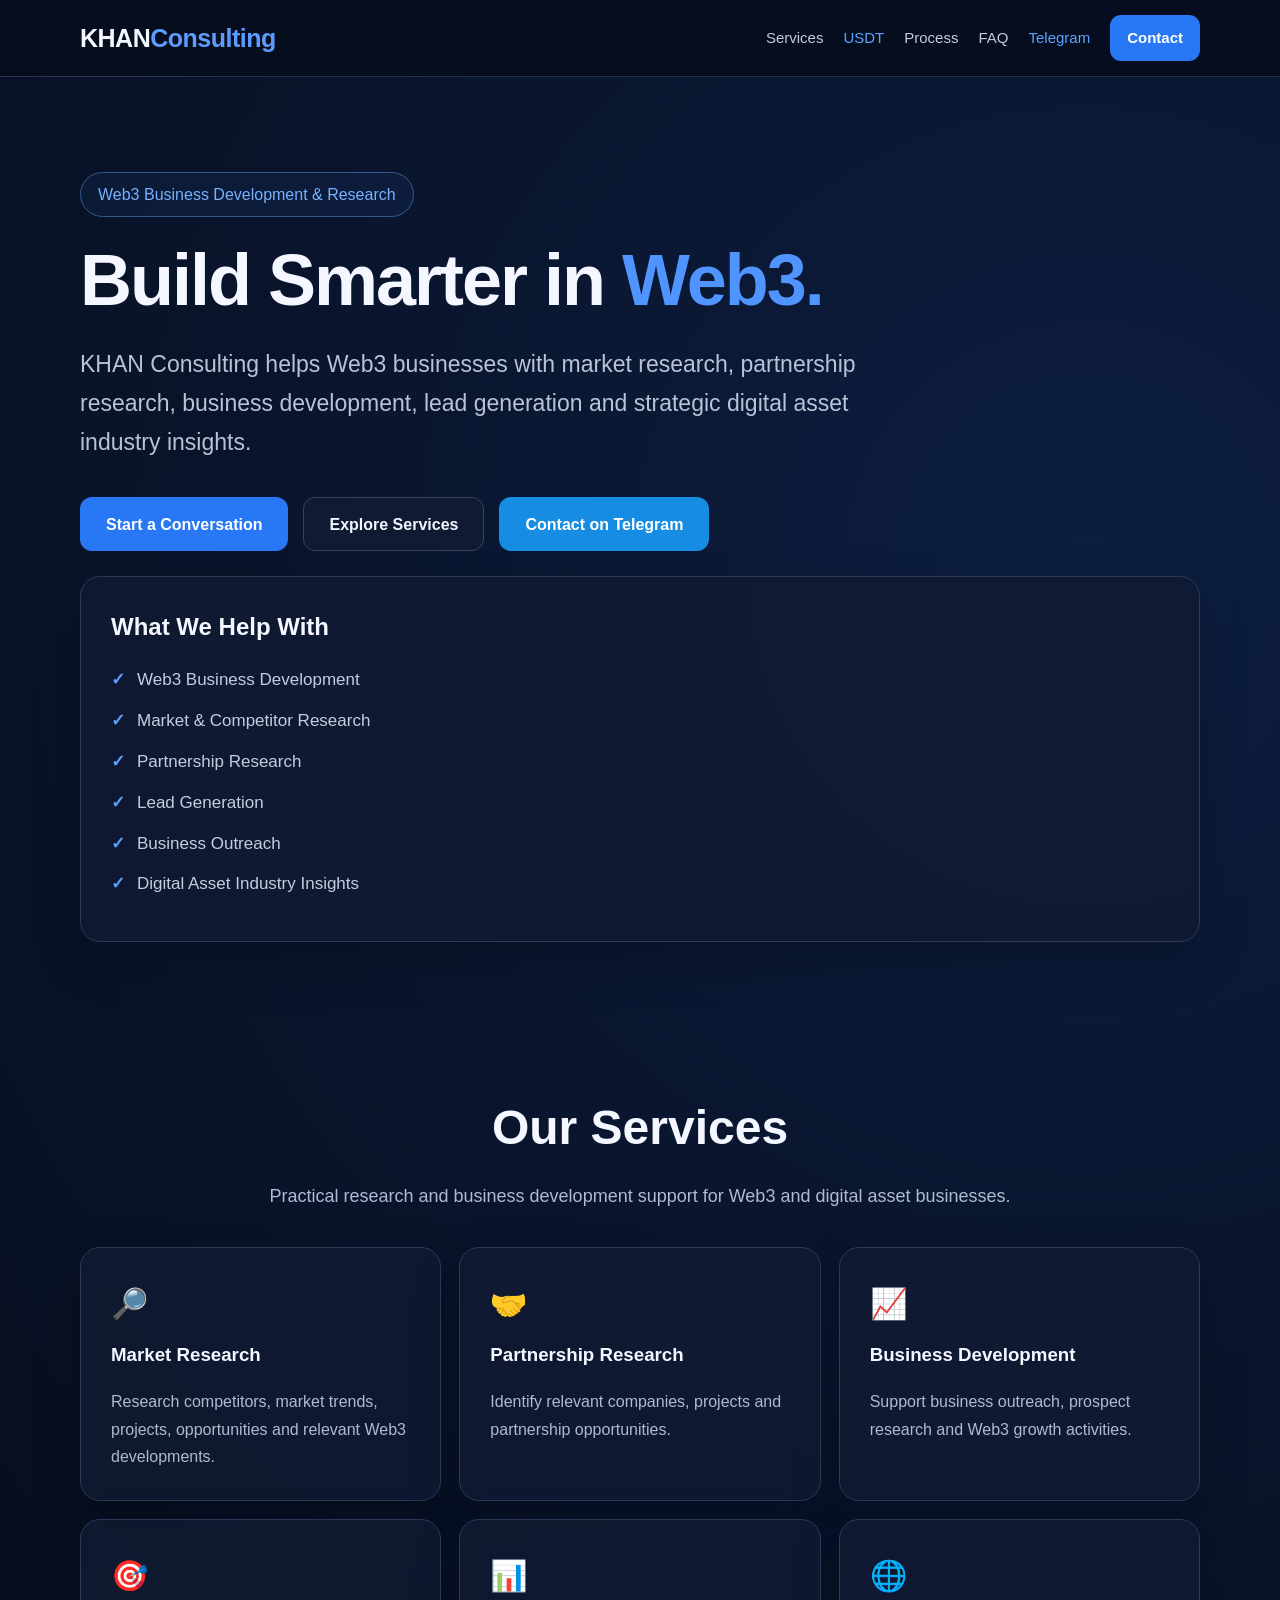
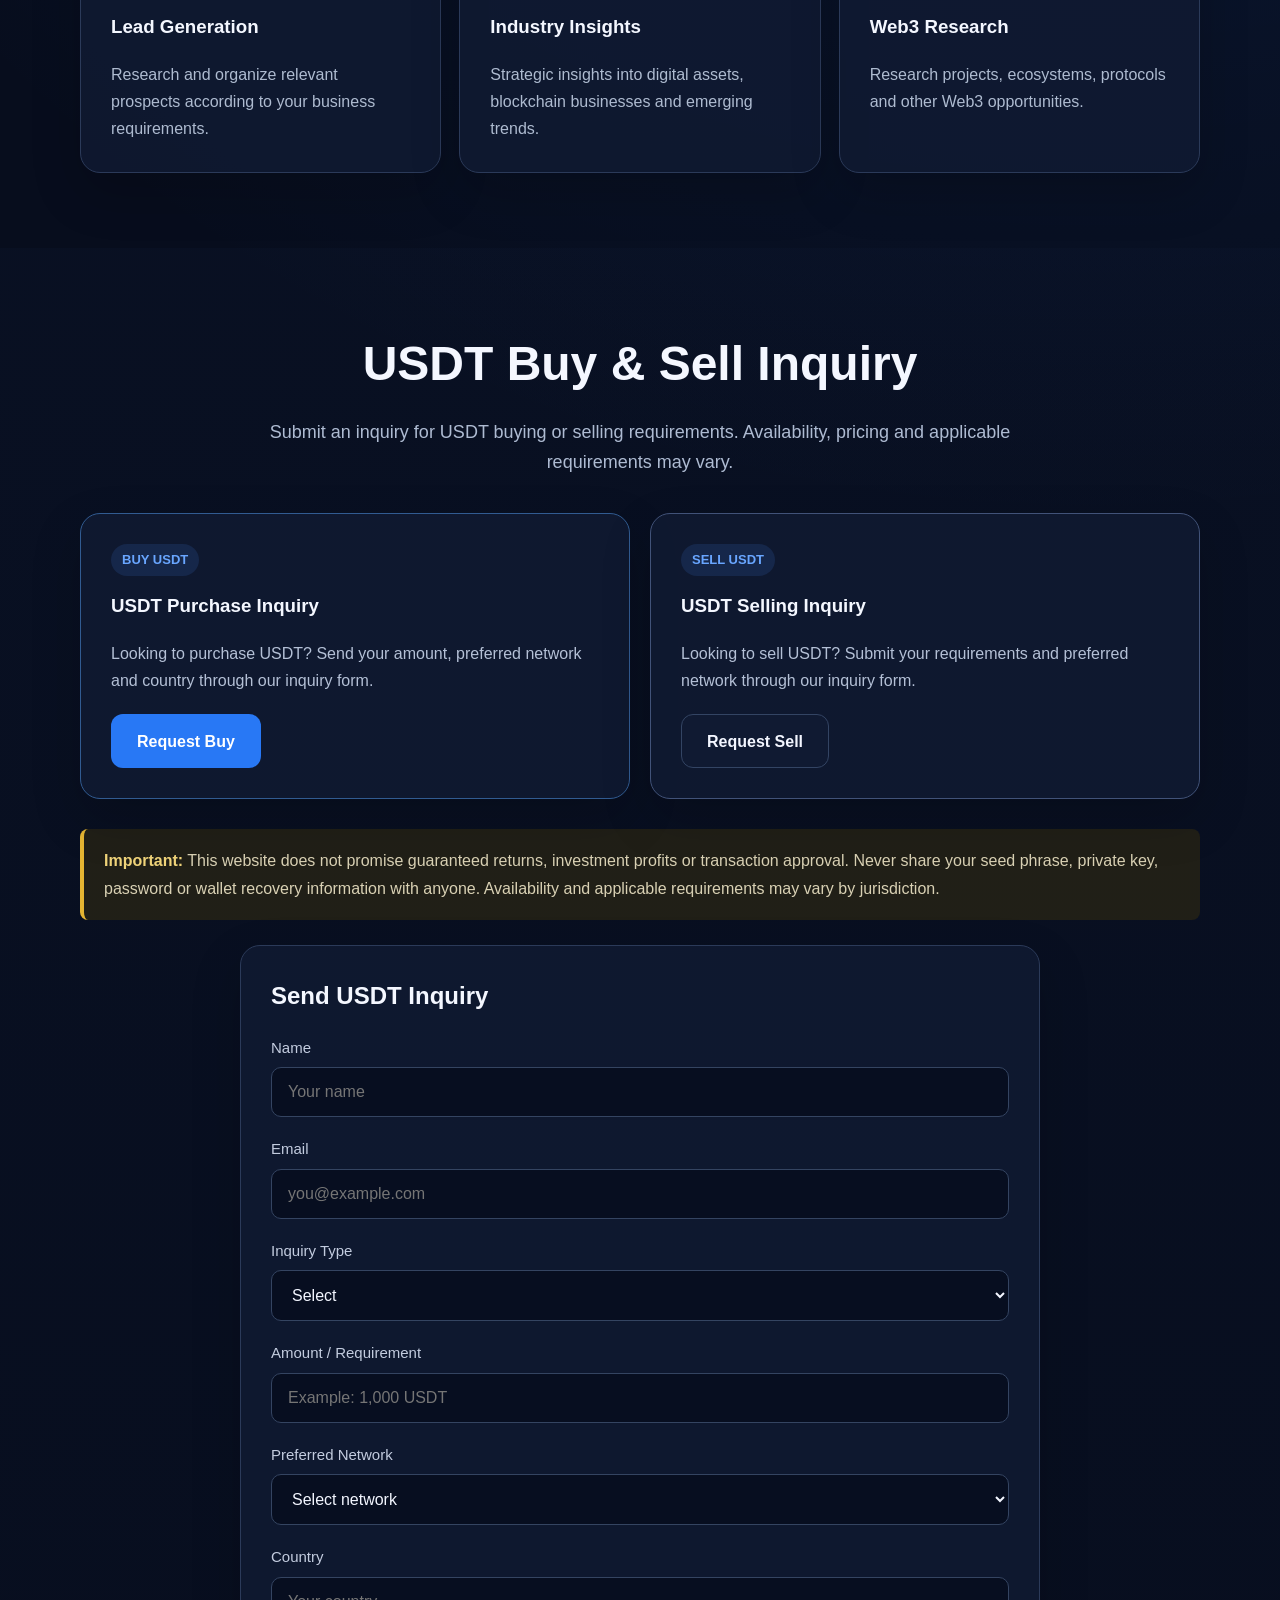
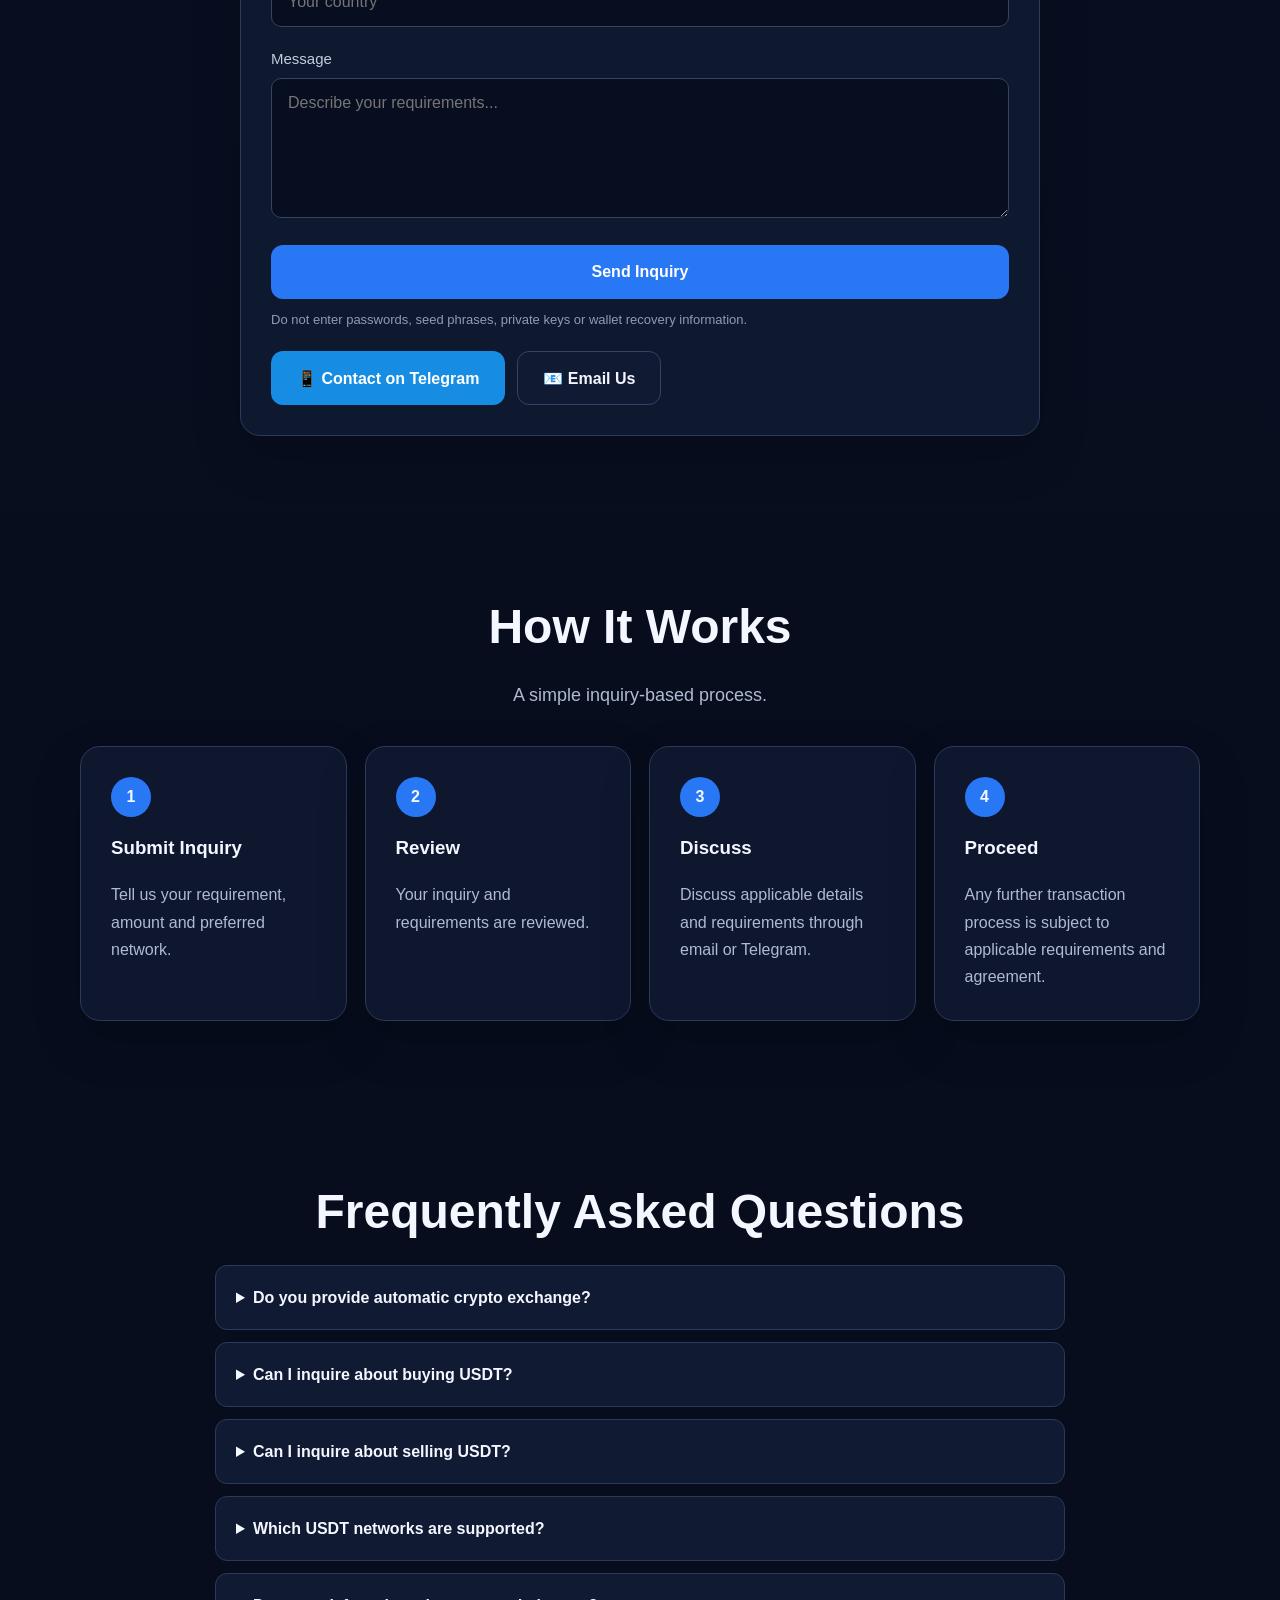
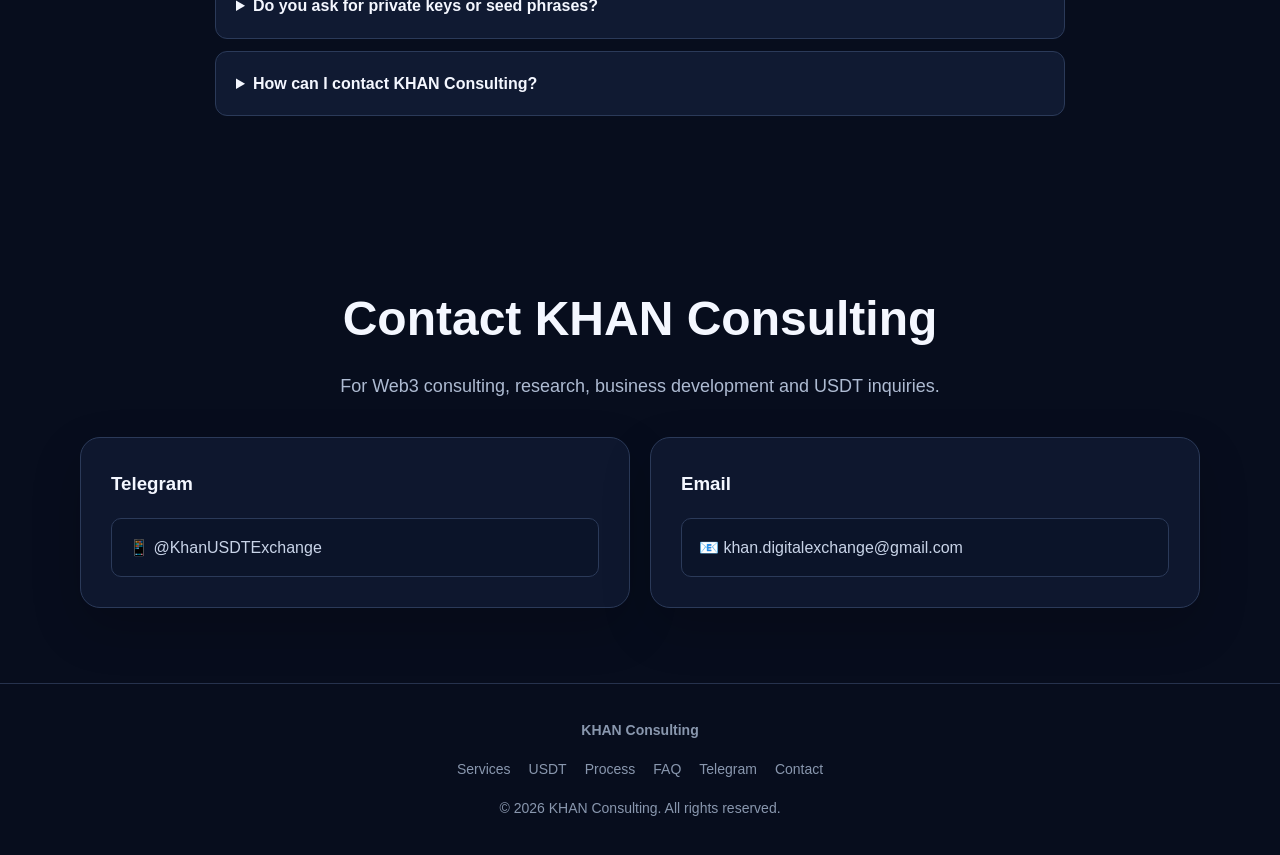
==== commit 50948496: "Update print statement from 'Hello' to 'Goodbye'" ====
--- a/index.html
+++ b/index.html
@@ -2,66 +2,38 @@
 <html lang="en">
 <head>
   <meta charset="UTF-8">
-  <meta name="viewport" content="width=device-width, initial-scale=1.0">
-
-  <title>KHAN Consulting | Web3 Business Development & Research</title>
+
+  <meta name="viewport"
+        content="width=device-width, initial-scale=1.0">
+
+  <title>KHAN Consulting | Web3 Business Development & USDT Services</title>
 
   <meta name="description"
-    content="KHAN Consulting provides Web3 business development, market research, partnership research, lead generation and digital asset industry services worldwide.">
+        content="KHAN Consulting provides Web3 business development, market research, partnership research, lead generation and USDT buy/sell inquiry support.">
 
   <meta name="keywords"
-    content="Web3 consulting, Web3 business development, crypto consulting, market research, partnership research, lead generation, USDT buy sell inquiry">
+        content="KHAN Consulting, Web3 consulting, crypto consulting, USDT, USDT buy, USDT sell, Web3 business development, blockchain research">
 
   <meta name="author" content="KHAN Consulting">
+
   <meta name="robots" content="index, follow">
 
   <link rel="canonical"
-    href="https://kaifpanki786-max.github.io/khan-consulting-website/">
-
-  <!-- Open Graph -->
+        href="https://kaifpanki786-max.github.io/khan-consulting-website/">
+
   <meta property="og:title"
-    content="KHAN Consulting | Web3 Business Development">
+        content="KHAN Consulting | Web3 Business Development">
 
   <meta property="og:description"
-    content="Web3 business development, market research, partnerships, lead generation and digital asset industry insights.">
+        content="Web3 business development, research and USDT inquiry support.">
 
   <meta property="og:type" content="website">
 
   <meta property="og:url"
-    content="https://kaifpanki786-max.github.io/khan-consulting-website/">
-
-  <meta property="og:site_name" content="KHAN Consulting">
-
-  <!-- Twitter / X -->
-  <meta name="twitter:card" content="summary">
-
-  <meta name="twitter:title"
-    content="KHAN Consulting | Web3 Business Development">
-
-  <meta name="twitter:description"
-    content="Web3 business development, research, partnerships and digital asset industry services.">
-
-  <!-- Structured Data -->
-  <script type="application/ld+json">
-  {
-    "@context": "https://schema.org",
-    "@type": "ProfessionalService",
-    "name": "KHAN Consulting",
-    "url": "https://kaifpanki786-max.github.io/khan-consulting-website/",
-    "description": "KHAN Consulting provides Web3 business development, market research, partnership research, lead generation and business outreach services.",
-    "email": "khan.digitalexchange@gmail.com",
-    "areaServed": "Worldwide",
-    "serviceType": [
-      "Web3 Business Development",
-      "Market Research",
-      "Partnership Research",
-      "Lead Generation",
-      "Business Outreach"
-    ]
-  }
-  </script>
+        content="https://kaifpanki786-max.github.io/khan-consulting-website/">
 
   <style>
+
     * {
       margin: 0;
       padding: 0;
@@ -73,10 +45,25 @@
     }
 
     body {
-      font-family: Arial, Helvetica, sans-serif;
-      background: #0b1020;
-      color: #f5f7ff;
-      line-height: 1.6;
+      font-family:
+        Inter,
+        -apple-system,
+        BlinkMacSystemFont,
+        "Segoe UI",
+        Roboto,
+        Arial,
+        sans-serif;
+
+      background:
+        radial-gradient(
+          circle at 85% 10%,
+          rgba(43, 123, 255, 0.15),
+          transparent 30%
+        ),
+        #070d1d;
+
+      color: #f4f7ff;
+      line-height: 1.7;
     }
 
     a {
@@ -89,1130 +76,1500 @@
       margin: auto;
     }
 
-    /* Header */
+    /* NAVIGATION */
+
     header {
       position: sticky;
       top: 0;
       z-index: 1000;
-      background: rgba(11, 16, 32, 0.96);
-      border-bottom: 1px solid #26304a;
-      backdrop-filter: blur(10px);
+
+      background: rgba(7, 13, 29, 0.94);
+      backdrop-filter: blur(14px);
+
+      border-bottom: 1px solid #26324d;
     }
 
     .nav {
-      min-height: 72px;
+      min-height: 76px;
+
       display: flex;
       align-items: center;
       justify-content: space-between;
+
+      gap: 25px;
+    }
+
+    .logo {
+      font-size: 25px;
+      font-weight: 800;
+      letter-spacing: -0.5px;
+    }
+
+    .logo span {
+      color: #5d9cff;
+    }
+
+    .nav-links {
+      display: flex;
+      align-items: center;
       gap: 20px;
-    }
-
-    .logo {
-      font-size: 23px;
-      font-weight: 800;
-      letter-spacing: 1px;
-    }
-
-    .logo span {
-      color: #62a8ff;
-    }
-
-    nav ul {
-      list-style: none;
-      display: flex;
-      gap: 22px;
-      align-items: center;
-    }
-
-    nav a {
-      color: #dce4f7;
-      font-size: 14px;
-      transition: 0.2s;
-    }
-
-    nav a:hover {
-      color: #62a8ff;
-    }
-
-    .nav-btn {
-      background: #2677ff;
+
+      font-size: 15px;
+      color: #c2cce0;
+    }
+
+    .nav-links a:hover {
+      color: #65a5ff;
+    }
+
+    .nav-contact {
+      background: #2878f5;
       padding: 10px 17px;
-      border-radius: 8px;
+      border-radius: 11px;
       color: white !important;
       font-weight: 700;
     }
 
-    /* Hero */
+    .telegram-nav {
+      color: #5da4ff !important;
+    }
+
+    /* HERO */
+
     .hero {
-      padding: 100px 0 80px;
-      background:
-        radial-gradient(circle at top right, rgba(38,119,255,.20), transparent 35%),
-        radial-gradient(circle at bottom left, rgba(98,168,255,.10), transparent 30%);
-    }
-
-    .hero-grid {
-      display: grid;
-      grid-template-columns: 1.25fr .75fr;
-      gap: 50px;
-      align-items: center;
+      padding: 95px 0 70px;
     }
 
     .badge {
       display: inline-block;
-      border: 1px solid #31517e;
-      background: #111a31;
-      color: #8fc0ff;
-      padding: 7px 13px;
-      border-radius: 30px;
-      font-size: 13px;
-      margin-bottom: 18px;
+
+      padding: 8px 17px;
+      margin-bottom: 25px;
+
+      border: 1px solid #34598e;
+      border-radius: 999px;
+
+      color: #77b1ff;
+      background: rgba(33, 81, 150, 0.13);
+
+      font-size: 16px;
     }
 
     h1 {
-      font-size: clamp(38px, 6vw, 68px);
-      line-height: 1.05;
-      margin-bottom: 22px;
+      max-width: 900px;
+
+      font-size: clamp(42px, 7vw, 72px);
+      line-height: 1.08;
+
+      letter-spacing: -2px;
+
+      margin-bottom: 25px;
     }
 
     h1 span {
-      color: #62a8ff;
-    }
-
-    .hero p {
-      color: #b9c4da;
-      max-width: 680px;
-      font-size: 18px;
-      margin-bottom: 30px;
+      color: #4f94ff;
+    }
+
+    .hero-text {
+      max-width: 850px;
+
+      font-size: clamp(18px, 2.5vw, 23px);
+      color: #b8c3d8;
+
+      margin-bottom: 35px;
     }
 
     .buttons {
       display: flex;
-      gap: 14px;
       flex-wrap: wrap;
+      gap: 15px;
     }
 
     .btn {
-      display: inline-block;
-      padding: 13px 21px;
-      border-radius: 9px;
+      display: inline-flex;
+      align-items: center;
+      justify-content: center;
+
+      min-height: 54px;
+      padding: 0 25px;
+
+      border-radius: 12px;
+
       font-weight: 700;
-      border: 1px solid #35425f;
-      transition: 0.2s;
+      font-size: 16px;
+
+      border: 1px solid transparent;
+
+      cursor: pointer;
+
+      transition: 0.2s ease;
     }
 
     .btn-primary {
-      background: #2677ff;
-      border-color: #2677ff;
+      background: #2878f5;
+      color: white;
+    }
+
+    .btn-primary:hover {
+      background: #1c68df;
+      transform: translateY(-1px);
     }
 
     .btn-secondary {
-      background: #111a31;
-    }
-
-    .btn:hover {
-      transform: translateY(-2px);
-    }
-
-    .hero-card {
-      background: linear-gradient(145deg, #121b32, #0e1528);
-      border: 1px solid #2c3958;
+      background: #101a32;
+      border-color: #334463;
+      color: #f3f6ff;
+    }
+
+    .btn-secondary:hover {
+      border-color: #5c9eff;
+    }
+
+    .btn-telegram {
+      background: #168de2;
+      color: white;
+    }
+
+    /* CARDS */
+
+    .card {
+      background: rgba(16, 26, 50, 0.82);
+
+      border: 1px solid #2b3a59;
+      border-radius: 20px;
+
       padding: 30px;
-      border-radius: 18px;
-      box-shadow: 0 20px 60px rgba(0,0,0,.25);
-    }
-
-    .hero-card h3 {
+
+      box-shadow:
+        0 20px 50px rgba(0, 0, 0, 0.18);
+    }
+
+    .help-card {
+      margin-top: 25px;
+    }
+
+    .card h2,
+    .card h3 {
       margin-bottom: 18px;
     }
 
-    .hero-card li {
+    .check-list {
       list-style: none;
-      margin: 13px 0;
+    }
+
+    .check-list li {
       color: #c4cde0;
-    }
-
-    .hero-card li::before {
+      margin: 12px 0;
+      font-size: 17px;
+    }
+
+    .check-list li::before {
       content: "✓";
-      color: #62a8ff;
-      margin-right: 10px;
-      font-weight: bold;
-    }
-
-    /* Sections */
+      color: #5ca0ff;
+      font-weight: 800;
+      margin-right: 12px;
+    }
+
+    /* SECTIONS */
+
     section {
-      padding: 80px 0;
+      padding: 75px 0;
     }
 
     .section-title {
       text-align: center;
-      max-width: 750px;
-      margin: 0 auto 45px;
-    }
-
-    .section-title h2 {
-      font-size: 38px;
+      font-size: clamp(32px, 5vw, 48px);
       margin-bottom: 12px;
     }
 
-    .section-title p {
-      color: #aeb9cf;
-    }
-
-    /* Cards */
-    .cards {
+    .section-subtitle {
+      max-width: 760px;
+      margin: 0 auto 35px;
+
+      text-align: center;
+
+      color: #aebbd2;
+      font-size: 18px;
+    }
+
+    /* SERVICES */
+
+    .service-grid {
       display: grid;
       grid-template-columns: repeat(3, 1fr);
-      gap: 20px;
-    }
-
-    .card {
-      background: #11192e;
-      border: 1px solid #283653;
-      border-radius: 15px;
-      padding: 27px;
-      transition: .2s;
-    }
-
-    .card:hover {
-      transform: translateY(-4px);
-      border-color: #4c79b5;
-    }
-
-    .card-icon {
+      gap: 18px;
+    }
+
+    .service-card {
+      min-height: 210px;
+    }
+
+    .service-icon {
       font-size: 30px;
-      margin-bottom: 14px;
-    }
-
-    .card h3 {
       margin-bottom: 10px;
     }
 
-    .card p {
-      color: #aeb9cf;
-      font-size: 15px;
+    .service-card p {
+      color: #aebbd0;
     }
 
     /* USDT */
+
     .usdt-section {
       background:
-        linear-gradient(180deg, #0b1020, #10182d);
-    }
-
-    .usdt-box {
+        linear-gradient(
+          180deg,
+          rgba(14, 25, 50, 0.25),
+          rgba(8, 15, 32, 0.45)
+        );
+    }
+
+    .usdt-grid {
       display: grid;
-      grid-template-columns: 1fr 1fr;
-      gap: 30px;
-      background: #111a31;
-      border: 1px solid #304263;
-      border-radius: 20px;
-      padding: 35px;
-    }
-
-    .usdt-box h2 {
-      font-size: 34px;
-      margin-bottom: 15px;
-    }
-
-    .usdt-box p {
-      color: #b7c2d8;
-      margin-bottom: 18px;
-    }
-
-    .usdt-options {
-      display: grid;
-      gap: 12px;
-    }
-
-    .usdt-option {
-      border: 1px solid #344461;
-      background: #0d1528;
-      padding: 16px;
-      border-radius: 10px;
-    }
-
-    .usdt-option strong {
+      grid-template-columns: repeat(2, 1fr);
+      gap: 20px;
+
+      margin-bottom: 30px;
+    }
+
+    .usdt-card {
+      position: relative;
+    }
+
+    .usdt-card.buy {
+      border-color: #315b91;
+    }
+
+    .usdt-card.sell {
+      border-color: #415278;
+    }
+
+    .usdt-label {
+      display: inline-block;
+
+      padding: 5px 11px;
+      border-radius: 999px;
+
+      font-size: 13px;
+      font-weight: 700;
+
+      margin-bottom: 14px;
+
+      background: rgba(72, 142, 255, 0.13);
+      color: #69a6ff;
+    }
+
+    .usdt-card p {
+      color: #b4c0d6;
+      margin-bottom: 20px;
+    }
+
+    .warning {
+      margin: 25px 0;
+
+      padding: 18px 20px;
+
+      border-left: 4px solid #e5b532;
+      border-radius: 8px;
+
+      background: rgba(78, 60, 5, 0.35);
+
+      color: #d9d1b4;
+    }
+
+    .warning strong {
+      color: #f0d47a;
+    }
+
+    /* FORM */
+
+    .form-card {
+      max-width: 800px;
+      margin: 0 auto;
+    }
+
+    .form-group {
+      margin-bottom: 19px;
+    }
+
+    label {
       display: block;
-      margin-bottom: 4px;
-    }
-
-    .warning {
-      margin-top: 20px;
-      padding: 15px;
-      border-left: 4px solid #f0b429;
-      background: #211d10;
-      color: #d8cfb2;
-      font-size: 13px;
-      border-radius: 5px;
-    }
-
-    /* Process */
-    .process {
-      display: grid;
-      grid-template-columns: repeat(4, 1fr);
-      gap: 18px;
-    }
-
-    .step {
-      text-align: center;
-      padding: 25px 15px;
-    }
-
-    .number {
-      width: 45px;
-      height: 45px;
-      display: grid;
-      place-items: center;
-      margin: 0 auto 15px;
-      border-radius: 50%;
-      background: #2677ff;
-      font-weight: 800;
-    }
-
-    .step p {
-      color: #aeb9cf;
-      font-size: 14px;
-    }
-
-    /* FAQ */
-    .faq {
-      max-width: 850px;
-      margin: auto;
-    }
-
-    details {
-      background: #11192e;
-      border: 1px solid #293753;
-      border-radius: 10px;
-      margin-bottom: 12px;
-      padding: 18px 20px;
-    }
-
-    summary {
-      cursor: pointer;
-      font-weight: 700;
-    }
-
-    details p {
-      color: #aeb9cf;
-      margin-top: 12px;
-    }
-
-    /* Contact */
-    .contact-grid {
-      display: grid;
-      grid-template-columns: .8fr 1.2fr;
-      gap: 30px;
-    }
-
-    .contact-info,
-    .contact-form {
-      background: #11192e;
-      border: 1px solid #293753;
-      border-radius: 15px;
-      padding: 30px;
-    }
-
-    .contact-info p {
-      color: #aeb9cf;
-      margin: 12px 0;
-    }
-
-    .contact-link {
-      display: block;
-      padding: 12px 0;
-      color: #70afff;
-    }
-
-    form {
-      display: grid;
-      gap: 14px;
-    }
-
-    label {
-      font-size: 13px;
-      color: #b9c4da;
+      color: #c3ccdf;
+      margin-bottom: 7px;
+      font-size: 15px;
     }
 
     input,
     select,
     textarea {
       width: 100%;
-      margin-top: 6px;
-      padding: 13px;
-      background: #0b1223;
-      border: 1px solid #33415e;
-      color: white;
-      border-radius: 8px;
+
+      padding: 15px 16px;
+
+      background: #070e20;
+
+      color: #f3f6ff;
+
+      border: 1px solid #344461;
+      border-radius: 10px;
+
       outline: none;
-      font: inherit;
-    }
-
-    textarea {
-      min-height: 130px;
-      resize: vertical;
+
+      font-size: 16px;
+      font-family: inherit;
     }
 
     input:focus,
     select:focus,
     textarea:focus {
-      border-color: #4c91ff;
-    }
-
-    button {
-      border: 0;
+      border-color: #4f94ff;
+      box-shadow: 0 0 0 3px rgba(79, 148, 255, 0.1);
+    }
+
+    textarea {
+      min-height: 140px;
+      resize: vertical;
+    }
+
+    .form-note {
+      color: #8f9cb4;
+      font-size: 13px;
+      margin-top: 10px;
+    }
+
+    .form-status {
+      display: none;
+
+      margin-top: 15px;
+      padding: 13px;
+
+      border-radius: 9px;
+
+      background: rgba(48, 156, 91, 0.13);
+      border: 1px solid #286b46;
+
+      color: #9de0b6;
+    }
+
+    /* PROCESS */
+
+    .process-grid {
+      display: grid;
+      grid-template-columns: repeat(4, 1fr);
+      gap: 18px;
+    }
+
+    .step-number {
+      width: 40px;
+      height: 40px;
+
+      display: flex;
+      align-items: center;
+      justify-content: center;
+
+      border-radius: 50%;
+
+      background: #2878f5;
+      font-weight: 800;
+
+      margin-bottom: 15px;
+    }
+
+    .process-card p {
+      color: #aebbd0;
+    }
+
+    /* FAQ */
+
+    .faq {
+      max-width: 850px;
+      margin: auto;
+    }
+
+    details {
+      background: #101a32;
+
+      border: 1px solid #2b3a59;
+      border-radius: 12px;
+
+      padding: 18px 20px;
+
+      margin-bottom: 12px;
+    }
+
+    summary {
       cursor: pointer;
-      font: inherit;
-    }
-
-    /* Footer */
+      font-weight: 700;
+    }
+
+    details p {
+      color: #abb8ce;
+      margin-top: 12px;
+    }
+
+    /* CONTACT */
+
+    .contact-grid {
+      display: grid;
+      grid-template-columns: repeat(2, 1fr);
+      gap: 20px;
+    }
+
+    .contact-link {
+      display: block;
+
+      padding: 15px 17px;
+      margin-top: 12px;
+
+      border-radius: 10px;
+
+      background: #0b1429;
+      border: 1px solid #2b3a59;
+
+      color: #c9d4e8;
+    }
+
+    .contact-link:hover {
+      border-color: #4f94ff;
+      color: #72adff;
+    }
+
+    /* FOOTER */
+
     footer {
-      border-top: 1px solid #26304a;
-      padding: 40px 0;
-      background: #080d19;
-    }
-
-    .footer-grid {
-      display: grid;
-      grid-template-columns: 1.4fr 1fr 1fr;
-      gap: 30px;
-    }
-
-    footer p,
-    footer a {
-      color: #8996ae;
+      padding: 35px 0;
+
+      border-top: 1px solid #26324d;
+
+      color: #8997ae;
+      text-align: center;
+
       font-size: 14px;
     }
 
-    footer a:hover {
-      color: #62a8ff;
-    }
-
     .footer-links {
-      display: grid;
-      gap: 8px;
-    }
-
-    .copyright {
-      margin-top: 30px;
-      padding-top: 20px;
-      border-top: 1px solid #202b42;
-      color: #68758d;
-      font-size: 13px;
-    }
-
-    /* Mobile */
+      display: flex;
+      justify-content: center;
+      flex-wrap: wrap;
+
+      gap: 18px;
+
+      margin: 15px 0;
+    }
+
+    .footer-links a:hover {
+      color: #69a6ff;
+    }
+
+    /* MOBILE */
+
     @media (max-width: 850px) {
-      nav ul {
+
+      .nav {
+        min-height: 68px;
+      }
+
+      .nav-links {
         gap: 10px;
+        font-size: 13px;
       }
 
-      nav a {
-        font-size: 12px;
+      .nav-links .optional {
+        display: none;
       }
 
-      .hero-grid,
-      .usdt-box,
+      .service-grid,
+      .usdt-grid,
+      .process-grid,
       .contact-grid {
         grid-template-columns: 1fr;
       }
 
-      .cards {
-        grid-template-columns: 1fr 1fr;
+      .hero {
+        padding-top: 70px;
       }
 
-      .process {
-        grid-template-columns: 1fr 1fr;
+      .card {
+        padding: 24px;
       }
 
-      .footer-grid {
-        grid-template-columns: 1fr 1fr;
+      section {
+        padding: 55px 0;
       }
-    }
-
-    @media (max-width: 600px) {
-      .nav {
-        min-height: 62px;
+
+      h1 {
+        letter-spacing: -1px;
       }
 
+      .buttons {
+        flex-direction: column;
+      }
+
+      .buttons .btn {
+        width: 100%;
+      }
+    }
+
+    @media (max-width: 520px) {
+
       .logo {
+        font-size: 20px;
+      }
+
+      .nav-links {
+        gap: 8px;
+      }
+
+      .nav-links a:nth-child(1),
+      .nav-links a:nth-child(3) {
+        display: none;
+      }
+
+      .nav-contact {
+        padding: 8px 12px;
+      }
+
+      .hero-text {
         font-size: 18px;
       }
 
-      nav ul {
-        gap: 8px;
+      .card {
+        border-radius: 16px;
       }
-
-      nav a {
-        font-size: 11px;
-      }
-
-      .nav-btn {
-        padding: 7px 9px;
-      }
-
-      .hero {
-        padding: 70px 0 60px;
-      }
-
-      section {
-        padding: 60px 0;
-      }
-
-      .cards,
-      .process,
-      .footer-grid {
-        grid-template-columns: 1fr;
-      }
-
-      .section-title h2 {
-        font-size: 30px;
-      }
-
-      .usdt-box,
-      .contact-info,
-      .contact-form,
-      .hero-card {
-        padding: 22px;
-      }
-    }
+    }
+
   </style>
+
+  <!-- Basic Organization Schema -->
+  <script type="application/ld+json">
+  {
+    "@context": "https://schema.org",
+    "@type": "Organization",
+    "name": "KHAN Consulting",
+    "url": "https://kaifpanki786-max.github.io/khan-consulting-website/",
+    "email": "khan.digitalexchange@gmail.com",
+    "sameAs": [
+      "https://t.me/KhanUSDTExchange"
+    ]
+  }
+  </script>
+
 </head>
 
 <body>
 
-  <!-- HEADER -->
-  <header>
-    <div class="container nav">
-
-      <a href="#home" class="logo">
-        KHAN<span>Consulting</span>
+<header>
+
+  <div class="container nav">
+
+    <a href="#home" class="logo">
+      KHAN<span>Consulting</span>
+    </a>
+
+    <nav class="nav-links">
+
+      <a href="#services">Services</a>
+
+      <a href="#usdt" class="telegram-nav">
+        USDT
       </a>
 
-      <nav>
-        <ul>
-          <li><a href="#services">Services</a></li>
-          <li><a href="#usdt">USDT</a></li>
-          <li><a href="#process">Process</a></li>
-          <li><a href="#faq">FAQ</a></li>
-          <li><a href="#contact" class="nav-btn">Contact</a></li>
+      <a href="#process" class="optional">
+        Process
+      </a>
+
+      <a href="#faq" class="optional">
+        FAQ
+      </a>
+
+      <a href="https://t.me/KhanUSDTExchange"
+         target="_blank"
+         rel="noopener noreferrer"
+         class="telegram-nav">
+        Telegram
+      </a>
+
+      <a href="#contact" class="nav-contact">
+        Contact
+      </a>
+
+    </nav>
+
+  </div>
+
+</header>
+
+
+<main id="home">
+
+  <!-- HERO -->
+
+  <section class="hero">
+
+    <div class="container">
+
+      <div class="badge">
+        Web3 Business Development & Research
+      </div>
+
+      <h1>
+        Build Smarter in
+        <span>Web3.</span>
+      </h1>
+
+      <p class="hero-text">
+        KHAN Consulting helps Web3 businesses with market research,
+        partnership research, business development, lead generation
+        and strategic digital asset industry insights.
+      </p>
+
+      <div class="buttons">
+
+        <a href="#contact"
+           class="btn btn-primary">
+          Start a Conversation
+        </a>
+
+        <a href="#services"
+           class="btn btn-secondary">
+          Explore Services
+        </a>
+
+        <a href="https://t.me/KhanUSDTExchange"
+           target="_blank"
+           rel="noopener noreferrer"
+           class="btn btn-telegram">
+          Contact on Telegram
+        </a>
+
+      </div>
+
+      <div class="card help-card">
+
+        <h2>What We Help With</h2>
+
+        <ul class="check-list">
+
+          <li>Web3 Business Development</li>
+          <li>Market & Competitor Research</li>
+          <li>Partnership Research</li>
+          <li>Lead Generation</li>
+          <li>Business Outreach</li>
+          <li>Digital Asset Industry Insights</li>
+
         </ul>
-      </nav>
+
+      </div>
 
     </div>
-  </header>
-
-
-  <!-- HERO -->
-  <main>
-
-    <section class="hero" id="home">
-      <div class="container hero-grid">
-
-        <div>
-          <div class="badge">Web3 Business Development & Research</div>
-
-          <h1>
-            Build Smarter in
-            <span>Web3.</span>
-          </h1>
-
-          <p>
-            KHAN Consulting helps Web3 businesses with market research,
-            partnership research, business development, lead generation
-            and strategic digital asset industry insights.
-          </p>
-
-          <div class="buttons">
-            <a href="#contact" class="btn btn-primary">
-              Start a Conversation
-            </a>
-
-            <a href="#services" class="btn btn-secondary">
-              Explore Services
-            </a>
+
+  </section>
+
+
+  <!-- SERVICES -->
+
+  <section id="services">
+
+    <div class="container">
+
+      <h2 class="section-title">
+        Our Services
+      </h2>
+
+      <p class="section-subtitle">
+        Practical research and business development support
+        for Web3 and digital asset businesses.
+      </p>
+
+      <div class="service-grid">
+
+        <div class="card service-card">
+
+          <div class="service-icon">🔎</div>
+
+          <h3>Market Research</h3>
+
+          <p>
+            Research competitors, market trends, projects,
+            opportunities and relevant Web3 developments.
+          </p>
+
+        </div>
+
+
+        <div class="card service-card">
+
+          <div class="service-icon">🤝</div>
+
+          <h3>Partnership Research</h3>
+
+          <p>
+            Identify relevant companies, projects and
+            partnership opportunities.
+          </p>
+
+        </div>
+
+
+        <div class="card service-card">
+
+          <div class="service-icon">📈</div>
+
+          <h3>Business Development</h3>
+
+          <p>
+            Support business outreach, prospect research
+            and Web3 growth activities.
+          </p>
+
+        </div>
+
+
+        <div class="card service-card">
+
+          <div class="service-icon">🎯</div>
+
+          <h3>Lead Generation</h3>
+
+          <p>
+            Research and organize relevant prospects
+            according to your business requirements.
+          </p>
+
+        </div>
+
+
+        <div class="card service-card">
+
+          <div class="service-icon">📊</div>
+
+          <h3>Industry Insights</h3>
+
+          <p>
+            Strategic insights into digital assets,
+            blockchain businesses and emerging trends.
+          </p>
+
+        </div>
+
+
+        <div class="card service-card">
+
+          <div class="service-icon">🌐</div>
+
+          <h3>Web3 Research</h3>
+
+          <p>
+            Research projects, ecosystems, protocols and
+            other Web3 opportunities.
+          </p>
+
+        </div>
+
+      </div>
+
+    </div>
+
+  </section>
+
+
+  <!-- USDT -->
+
+  <section id="usdt" class="usdt-section">
+
+    <div class="container">
+
+      <h2 class="section-title">
+        USDT Buy & Sell Inquiry
+      </h2>
+
+      <p class="section-subtitle">
+        Submit an inquiry for USDT buying or selling requirements.
+        Availability, pricing and applicable requirements may vary.
+      </p>
+
+
+      <div class="usdt-grid">
+
+        <!-- BUY -->
+
+        <div class="card usdt-card buy">
+
+          <span class="usdt-label">
+            BUY USDT
+          </span>
+
+          <h3>
+            USDT Purchase Inquiry
+          </h3>
+
+          <p>
+            Looking to purchase USDT? Send your amount,
+            preferred network and country through our inquiry form.
+          </p>
+
+          <a href="#usdt-form"
+             class="btn btn-primary">
+            Request Buy
+          </a>
+
+        </div>
+
+
+        <!-- SELL -->
+
+        <div class="card usdt-card sell">
+
+          <span class="usdt-label">
+            SELL USDT
+          </span>
+
+          <h3>
+            USDT Selling Inquiry
+          </h3>
+
+          <p>
+            Looking to sell USDT? Submit your requirements
+            and preferred network through our inquiry form.
+          </p>
+
+          <a href="#usdt-form"
+             class="btn btn-secondary">
+            Request Sell
+          </a>
+
+        </div>
+
+      </div>
+
+
+      <div class="warning">
+
+        <strong>Important:</strong>
+        This website does not promise guaranteed returns,
+        investment profits or transaction approval.
+        Never share your seed phrase, private key, password
+        or wallet recovery information with anyone.
+        Availability and applicable requirements may vary
+        by jurisdiction.
+
+      </div>
+
+
+      <!-- USDT FORM -->
+
+      <div id="usdt-form" class="card form-card">
+
+        <h2>
+          Send USDT Inquiry
+        </h2>
+
+        <form id="usdtInquiryForm">
+
+          <div class="form-group">
+
+            <label for="name">
+              Name
+            </label>
+
+            <input
+              id="name"
+              name="name"
+              type="text"
+              placeholder="Your name"
+              required
+            >
+
           </div>
+
+
+          <div class="form-group">
+
+            <label for="email">
+              Email
+            </label>
+
+            <input
+              id="email"
+              name="email"
+              type="email"
+              placeholder="you@example.com"
+              required
+            >
+
+          </div>
+
+
+          <div class="form-group">
+
+            <label for="inquiryType">
+              Inquiry Type
+            </label>
+
+            <select
+              id="inquiryType"
+              name="inquiryType"
+              required
+            >
+
+              <option value="">
+                Select
+              </option>
+
+              <option value="Buy USDT">
+                Buy USDT
+              </option>
+
+              <option value="Sell USDT">
+                Sell USDT
+              </option>
+
+            </select>
+
+          </div>
+
+
+          <div class="form-group">
+
+            <label for="amount">
+              Amount / Requirement
+            </label>
+
+            <input
+              id="amount"
+              name="amount"
+              type="text"
+              placeholder="Example: 1,000 USDT"
+              required
+            >
+
+          </div>
+
+
+          <div class="form-group">
+
+            <label for="network">
+              Preferred Network
+            </label>
+
+            <select
+              id="network"
+              name="network"
+              required
+            >
+
+              <option value="">
+                Select network
+              </option>
+
+              <option value="TRC20">
+                TRC20
+              </option>
+
+              <option value="ERC20">
+                ERC20
+              </option>
+
+              <option value="BEP20">
+                BEP20
+              </option>
+
+              <option value="Other">
+                Other
+              </option>
+
+            </select>
+
+          </div>
+
+
+          <div class="form-group">
+
+            <label for="country">
+              Country
+            </label>
+
+            <input
+              id="country"
+              name="country"
+              type="text"
+              placeholder="Your country"
+              required
+            >
+
+          </div>
+
+
+          <div class="form-group">
+
+            <label for="message">
+              Message
+            </label>
+
+            <textarea
+              id="message"
+              name="message"
+              placeholder="Describe your requirements..."
+            ></textarea>
+
+          </div>
+
+
+          <button
+            type="submit"
+            class="btn btn-primary"
+            style="width:100%;"
+          >
+            Send Inquiry
+          </button>
+
+
+          <p class="form-note">
+            Do not enter passwords, seed phrases, private keys
+            or wallet recovery information.
+          </p>
+
+
+          <div
+            id="formStatus"
+            class="form-status"
+          >
+            Your email application will open with the inquiry
+            details. Please review and send it.
+          </div>
+
+        </form>
+
+
+        <div
+          style="
+            display:flex;
+            gap:12px;
+            flex-wrap:wrap;
+            margin-top:20px;
+          "
+        >
+
+          <a
+            href="https://t.me/KhanUSDTExchange"
+            target="_blank"
+            rel="noopener noreferrer"
+            class="btn btn-telegram"
+          >
+            📱 Contact on Telegram
+          </a>
+
+          <a
+            href="mailto:khan.digitalexchange@gmail.com"
+            class="btn btn-secondary"
+          >
+            📧 Email Us
+          </a>
+
         </div>
 
-
-        <div class="hero-card">
-          <h3>What We Help With</h3>
-
-          <ul>
-            <li>Web3 Business Development</li>
-            <li>Market & Competitor Research</li>
-            <li>Partnership Research</li>
-            <li>Lead Generation</li>
-            <li>Business Outreach</li>
-            <li>Digital Asset Industry Insights</li>
-          </ul>
+      </div>
+
+    </div>
+
+  </section>
+
+
+  <!-- PROCESS -->
+
+  <section id="process">
+
+    <div class="container">
+
+      <h2 class="section-title">
+        How It Works
+      </h2>
+
+      <p class="section-subtitle">
+        A simple inquiry-based process.
+      </p>
+
+
+      <div class="process-grid">
+
+        <div class="card process-card">
+
+          <div class="step-number">1</div>
+
+          <h3>Submit Inquiry</h3>
+
+          <p>
+            Tell us your requirement, amount and preferred network.
+          </p>
+
         </div>
 
+
+        <div class="card process-card">
+
+          <div class="step-number">2</div>
+
+          <h3>Review</h3>
+
+          <p>
+            Your inquiry and requirements are reviewed.
+          </p>
+
+        </div>
+
+
+        <div class="card process-card">
+
+          <div class="step-number">3</div>
+
+          <h3>Discuss</h3>
+
+          <p>
+            Discuss applicable details and requirements through
+            email or Telegram.
+          </p>
+
+        </div>
+
+
+        <div class="card process-card">
+
+          <div class="step-number">4</div>
+
+          <h3>Proceed</h3>
+
+          <p>
+            Any further transaction process is subject to
+            applicable requirements and agreement.
+          </p>
+
+        </div>
+
       </div>
-    </section>
-
-
-    <!-- SERVICES -->
-    <section id="services">
-      <div class="container">
-
-        <div class="section-title">
-          <h2>Our Services</h2>
-
-          <p>
-            Practical research and business development support
-            for Web3 and digital asset businesses.
-          </p>
+
+    </div>
+
+  </section>
+
+
+  <!-- FAQ -->
+
+  <section id="faq">
+
+    <div class="container">
+
+      <h2 class="section-title">
+        Frequently Asked Questions
+      </h2>
+
+
+      <div class="faq">
+
+        <details>
+
+          <summary>
+            Do you provide automatic crypto exchange?
+          </summary>
+
+          <p>
+            No. This website is an inquiry and communication
+            interface. It does not operate an automatic exchange
+            or hold customer funds.
+          </p>
+
+        </details>
+
+
+        <details>
+
+          <summary>
+            Can I inquire about buying USDT?
+          </summary>
+
+          <p>
+            Yes. Select Buy USDT in the inquiry form and provide
+            your requirements.
+          </p>
+
+        </details>
+
+
+        <details>
+
+          <summary>
+            Can I inquire about selling USDT?
+          </summary>
+
+          <p>
+            Yes. Select Sell USDT and provide the requested
+            information.
+          </p>
+
+        </details>
+
+
+        <details>
+
+          <summary>
+            Which USDT networks are supported?
+          </summary>
+
+          <p>
+            The inquiry form currently includes TRC20, ERC20
+            and BEP20. Availability should be confirmed before
+            proceeding with any transaction.
+          </p>
+
+        </details>
+
+
+        <details>
+
+          <summary>
+            Do you ask for private keys or seed phrases?
+          </summary>
+
+          <p>
+            No. Never provide a private key, seed phrase,
+            password or wallet recovery information.
+          </p>
+
+        </details>
+
+
+        <details>
+
+          <summary>
+            How can I contact KHAN Consulting?
+          </summary>
+
+          <p>
+            You can contact us through Telegram or email using
+            the contact options on this website.
+          </p>
+
+        </details>
+
+      </div>
+
+    </div>
+
+  </section>
+
+
+  <!-- CONTACT -->
+
+  <section id="contact">
+
+    <div class="container">
+
+      <h2 class="section-title">
+        Contact KHAN Consulting
+      </h2>
+
+      <p class="section-subtitle">
+        For Web3 consulting, research, business development
+        and USDT inquiries.
+      </p>
+
+
+      <div class="contact-grid">
+
+        <div class="card">
+
+          <h3>
+            Telegram
+          </h3>
+
+          <a
+            class="contact-link"
+            href="https://t.me/KhanUSDTExchange"
+            target="_blank"
+            rel="noopener noreferrer"
+          >
+            📱 @KhanUSDTExchange
+          </a>
+
         </div>
 
 
-        <div class="cards">
-
-          <div class="card">
-            <div class="card-icon">🌐</div>
-            <h3>Web3 Business Development</h3>
-            <p>
-              Identify opportunities, target markets and potential
-              business relationships across the Web3 ecosystem.
-            </p>
-          </div>
-
-
-          <div class="card">
-            <div class="card-icon">📊</div>
-            <h3>Market Research</h3>
-            <p>
-              Research competitors, markets, trends and relevant
-              industry developments to support better decisions.
-            </p>
-          </div>
-
-
-          <div class="card">
-            <div class="card-icon">🤝</div>
-            <h3>Partnership Research</h3>
-            <p>
-              Discover potential partners, projects and organizations
-              that may align with your business objectives.
-            </p>
-          </div>
-
-
-          <div class="card">
-            <div class="card-icon">🎯</div>
-            <h3>Lead Generation</h3>
-            <p>
-              Build targeted prospect lists based on your preferred
-              industry, geography and business requirements.
-            </p>
-          </div>
-
-
-          <div class="card">
-            <div class="card-icon">📩</div>
-            <h3>Business Outreach</h3>
-            <p>
-              Research and organize outreach opportunities for
-              partnerships, collaborations and business development.
-            </p>
-          </div>
-
-
-          <div class="card">
-            <div class="card-icon">🔎</div>
-            <h3>Web3 Intelligence</h3>
-            <p>
-              Structured research on projects, ecosystems and
-              digital asset industry developments.
-            </p>
-          </div>
+        <div class="card">
+
+          <h3>
+            Email
+          </h3>
+
+          <a
+            class="contact-link"
+            href="mailto:khan.digitalexchange@gmail.com"
+          >
+            📧 khan.digitalexchange@gmail.com
+          </a>
 
         </div>
+
       </div>
-    </section>
-
-
-    <!-- USDT -->
-    <section id="usdt" class="usdt-section">
-
-      <div class="container">
-
-        <div class="section-title">
-          <h2>USDT Buy & Sell Inquiry</h2>
-
-          <p>
-            Looking for information about a USDT buy or sell requirement?
-            Send an inquiry and provide your requirements for review.
-          </p>
-        </div>
-
-
-        <div class="usdt-box">
-
-          <div>
-
-            <h2>USDT Services</h2>
-
-            <p>
-              Use this section to submit a business inquiry related to
-              USDT availability, buying or selling requirements.
-            </p>
-
-            <div class="usdt-options">
-
-              <div class="usdt-option">
-                <strong>🟢 Buy USDT Inquiry</strong>
-                <span>Tell us your required amount and preferred requirements.</span>
-              </div>
-
-              <div class="usdt-option">
-                <strong>🔵 Sell USDT Inquiry</strong>
-                <span>Submit your selling requirement for review.</span>
-              </div>
-
-              <div class="usdt-option">
-                <strong>🌍 Location & Requirements</strong>
-                <span>Provide your country, preferred method and additional details.</span>
-              </div>
-
-            </div>
-
-            <div class="warning">
-              <strong>Important:</strong>
-              This website does not promise guaranteed returns, investment
-              profits or transaction approval. Never share your seed phrase,
-              private key, password or wallet recovery information with anyone.
-              Availability and applicable requirements may vary by jurisdiction.
-            </div>
-
-          </div>
-
-
-          <div class="contact-form">
-
-            <h3>Send USDT Inquiry</h3>
-
-            <br>
-
-            <form action="mailto:khan.digitalexchange@gmail.com"
-                  method="post"
-                  enctype="text/plain">
-
-              <label>
-                Name
-                <input type="text" name="Name" required>
-              </label>
-
-              <label>
-                Email
-                <input type="email" name="Email" required>
-              </label>
-
-              <label>
-                Inquiry Type
-
-                <select name="Inquiry Type" required>
-                  <option value="">Select</option>
-                  <option value="Buy USDT">Buy USDT</option>
-                  <option value="Sell USDT">Sell USDT</option>
-                  <option value="General USDT Inquiry">General USDT Inquiry</option>
-                </select>
-              </label>
-
-              <label>
-                Amount / Requirement
-
-                <input type="text"
-                       name="Amount or Requirement"
-                       placeholder="Example: 1,000 USDT">
-              </label>
-
-              <label>
-                Country
-
-                <input type="text"
-                       name="Country"
-                       placeholder="Your country">
-              </label>
-
-              <label>
-                Message
-
-                <textarea name="Message"
-                  placeholder="Describe your requirements..."></textarea>
-              </label>
-
-              <button class="btn btn-primary" type="submit">
-                Send Inquiry
-              </button>
-
-            </form>
-
-          </div>
-
-        </div>
-
-      </div>
-
-    </section>
-
-
-    <!-- PROCESS -->
-    <section id="process">
-
-      <div class="container">
-
-        <div class="section-title">
-          <h2>How We Work</h2>
-
-          <p>
-            A simple and transparent process from requirement
-            to research and delivery.
-          </p>
-        </div>
-
-
-        <div class="process">
-
-          <div class="step">
-            <div class="number">1</div>
-            <h3>Discuss</h3>
-            <p>
-              Understand your business requirements and goals.
-            </p>
-          </div>
-
-
-          <div class="step">
-            <div class="number">2</div>
-            <h3>Research</h3>
-            <p>
-              Analyze relevant markets, projects and opportunities.
-            </p>
-          </div>
-
-
-          <div class="step">
-            <div class="number">3</div>
-            <h3>Organize</h3>
-            <p>
-              Structure findings and potential opportunities clearly.
-            </p>
-          </div>
-
-
-          <div class="step">
-            <div class="number">4</div>
-            <h3>Deliver</h3>
-            <p>
-              Provide actionable research and business insights.
-            </p>
-          </div>
-
-        </div>
-
-      </div>
-
-    </section>
-
-
-    <!-- FAQ -->
-    <section id="faq">
-
-      <div class="container">
-
-        <div class="section-title">
-          <h2>Frequently Asked Questions</h2>
-
-          <p>
-            Common questions about KHAN Consulting.
-          </p>
-        </div>
-
-
-        <div class="faq">
-
-          <details>
-            <summary>What does KHAN Consulting provide?</summary>
-
-            <p>
-              We provide Web3 business development, market research,
-              partnership research, lead generation, business outreach
-              and digital asset industry research services.
-            </p>
-          </details>
-
-
-          <details>
-            <summary>Do you provide USDT buy and sell inquiries?</summary>
-
-            <p>
-              Yes. Visitors can submit a USDT buy or sell inquiry through
-              the website. Requirements and availability should be reviewed
-              before any transaction is considered.
-            </p>
-          </details>
-
-
-          <details>
-            <summary>Do you guarantee investment profits?</summary>
-
-            <p>
-              No. KHAN Consulting does not guarantee investment returns,
-              profits or market performance.
-            </p>
-          </details>
-
-
-          <details>
-            <summary>Do you need my wallet private key?</summary>
-
-            <p>
-              No. Never provide your private key, seed phrase, password
-              or wallet recovery phrase to anyone.
-            </p>
-          </details>
-
-
-          <details>
-            <summary>Do you work internationally?</summary>
-
-            <p>
-              Research and consulting services can be provided to
-              businesses internationally, subject to applicable laws,
-              regulations and service availability.
-            </p>
-          </details>
-
-
-          <details>
-            <summary>How can I contact KHAN Consulting?</summary>
-
-            <p>
-              You can use the contact section below or email
-              khan.digitalexchange@gmail.com.
-            </p>
-          </details>
-
-        </div>
-
-      </div>
-
-    </section>
-
-
-    <!-- CONTACT -->
-    <section id="contact">
-
-      <div class="container">
-
-        <div class="section-title">
-          <h2>Let's Work Together</h2>
-
-          <p>
-            Tell us what you are working on and what kind of
-            research or business development support you need.
-          </p>
-        </div>
-
-
-        <div class="contact-grid">
-
-          <div class="contact-info">
-
-            <h3>Contact KHAN Consulting</h3>
-
-            <p>
-              For Web3 consulting, business development,
-              market research, partnership research and USDT inquiries.
-            </p>
-
-            <a class="contact-link"
-              href="mailto:khan.digitalexchange@gmail.com">
-              📧 khan.digitalexchange@gmail.com
-            </a>
-
-            <a class="contact-link" href="#usdt">
-              💱 USDT Buy & Sell Inquiry
-            </a>
-
-            <p>
-              🌍 Serving clients and businesses worldwide,
-              subject to applicable requirements.
-            </p>
-
-          </div>
-
-
-          <div class="contact-form">
-
-            <h3>Business Inquiry</h3>
-
-            <br>
-
-            <form action="mailto:khan.digitalexchange@gmail.com"
-                  method="post"
-                  enctype="text/plain">
-
-              <label>
-                Name
-                <input type="text" name="Name" required>
-              </label>
-
-              <label>
-                Email
-                <input type="email" name="Email" required>
-              </label>
-
-              <label>
-                Service
-
-                <select name="Service" required>
-                  <option value="">Select a service</option>
-                  <option value="Web3 Business Development">
-                    Web3 Business Development
-                  </option>
-                  <option value="Market Research">
-                    Market Research
-                  </option>
-                  <option value="Partnership Research">
-                    Partnership Research
-                  </option>
-                  <option value="Lead Generation">
-                    Lead Generation
-                  </option>
-                  <option value="Business Outreach">
-                    Business Outreach
-                  </option>
-                  <option value="USDT Buy Inquiry">
-                    USDT Buy Inquiry
-                  </option>
-                  <option value="USDT Sell Inquiry">
-                    USDT Sell Inquiry
-                  </option>
-                  <option value="Other">
-                    Other
-                  </option>
-                </select>
-              </label>
-
-              <label>
-                Message
-
-                <textarea name="Message"
-                  placeholder="Tell us about your requirement..."
-                  required></textarea>
-              </label>
-
-              <button class="btn btn-primary" type="submit">
-                Send Business Inquiry
-              </button>
-
-            </form>
-
-          </div>
-
-        </div>
-
-      </div>
-
-    </section>
-
-  </main>
-
-
-  <!-- FOOTER -->
-  <footer>
-
-    <div class="container">
-
-      <div class="footer-grid">
-
-        <div>
-          <h3>KHAN Consulting</h3>
-
-          <p>
-            Web3 business development, research, partnerships,
-            lead generation and digital asset industry insights.
-          </p>
-        </div>
-
-
-        <div>
-
-          <h4>Quick Links</h4>
-
-          <div class="footer-links">
-            <a href="#home">Home</a>
-            <a href="#services">Services</a>
-            <a href="#usdt">USDT Inquiry</a>
-            <a href="#faq">FAQ</a>
-            <a href="#contact">Contact</a>
-          </div>
-
-        </div>
-
-
-        <div>
-
-          <h4>Legal</h4>
-
-          <div class="footer-links">
-            <a href="#disclaimer">Disclaimer</a>
-            <a href="#privacy">Privacy</a>
-            <a href="#terms">Terms</a>
-          </div>
-
-        </div>
-
-      </div>
-
-
-      <!-- Legal information -->
-      <div id="disclaimer" style="margin-top:35px;">
-        <h4>Disclaimer</h4>
-
-        <p>
-          KHAN Consulting provides research, consulting and business
-          development information. Nothing on this website should be
-          considered financial, investment, legal or tax advice.
-          Digital assets and cryptocurrency markets can involve significant
-          risk. Users are responsible for conducting their own due diligence
-          and complying with applicable laws and regulations.
-        </p>
-      </div>
-
-
-      <div id="privacy" style="margin-top:25px;">
-        <h4>Privacy</h4>
-
-        <p>
-          Information submitted through this website may be used solely
-          to respond to business inquiries and communicate regarding
-          requested services. Do not submit passwords, private keys,
-          seed phrases or other sensitive wallet credentials.
-        </p>
-      </div>
-
-
-      <div id="terms" style="margin-top:25px;">
-        <h4>Terms</h4>
-
-        <p>
-          Use of this website is subject to applicable laws and regulations.
-          Information is provided for general business and research purposes.
-          Service availability, requirements and terms may vary depending
-          on the nature of the inquiry and applicable jurisdiction.
-        </p>
-      </div>
-
-
-      <div class="copyright">
-        © 2026 KHAN Consulting. All rights reserved.
-      </div>
 
     </div>
 
-  </footer>
+  </section>
+
+</main>
+
+
+<!-- FOOTER -->
+
+<footer>
+
+  <div class="container">
+
+    <strong>
+      KHAN Consulting
+    </strong>
+
+    <div class="footer-links">
+
+      <a href="#services">
+        Services
+      </a>
+
+      <a href="#usdt">
+        USDT
+      </a>
+
+      <a href="#process">
+        Process
+      </a>
+
+      <a href="#faq">
+        FAQ
+      </a>
+
+      <a
+        href="https://t.me/KhanUSDTExchange"
+        target="_blank"
+        rel="noopener noreferrer"
+      >
+        Telegram
+      </a>
+
+      <a href="#contact">
+        Contact
+      </a>
+
+    </div>
+
+    <p>
+      © 2026 KHAN Consulting. All rights reserved.
+    </p>
+
+  </div>
+
+</footer>
+
+
+<script>
+
+  /*
+    USDT INQUIRY
+
+    This does NOT process cryptocurrency transactions.
+    It simply prepares an email inquiry.
+  */
+
+  const form =
+    document.getElementById("usdtInquiryForm");
+
+  const status =
+    document.getElementById("formStatus");
+
+
+  form.addEventListener("submit", function(event) {
+
+    event.preventDefault();
+
+
+    const name =
+      document.getElementById("name").value.trim();
+
+    const email =
+      document.getElementById("email").value.trim();
+
+    const inquiryType =
+      document.getElementById("inquiryType").value;
+
+    const amount =
+      document.getElementById("amount").value.trim();
+
+    const network =
+      document.getElementById("network").value;
+
+    const country =
+      document.getElementById("country").value.trim();
+
+    const message =
+      document.getElementById("message").value.trim();
+
+
+    const subject =
+      encodeURIComponent(
+        "USDT Inquiry - " + inquiryType
+      );
+
+
+    const body =
+      encodeURIComponent(
+
+`Hello KHAN Consulting,
+
+I would like to submit a USDT inquiry.
+
+Name: ${name}
+Email: ${email}
+Inquiry Type: ${inquiryType}
+Amount / Requirement: ${amount}
+Preferred Network: ${network}
+Country: ${country}
+
+Message:
+${message}
+
+I understand that this is an inquiry and not a guaranteed transaction or investment service.
+
+Regards,
+${name}`
+      );
+
+
+    window.location.href =
+      `mailto:khan.digitalexchange@gmail.com?subject=${subject}&body=${body}`;
+
+
+    status.style.display = "block";
+
+  });
+
+
+  /*
+    Add a little protection against accidental blank
+    form submissions.
+  */
+
+  document.querySelectorAll("input, textarea").forEach(
+    function(element) {
+
+      element.addEventListener("input", function() {
+
+        if (status) {
+          status.style.display = "none";
+        }
+
+      });
+
+    }
+  );
+
+</script>
 
 </body>
 </html>
